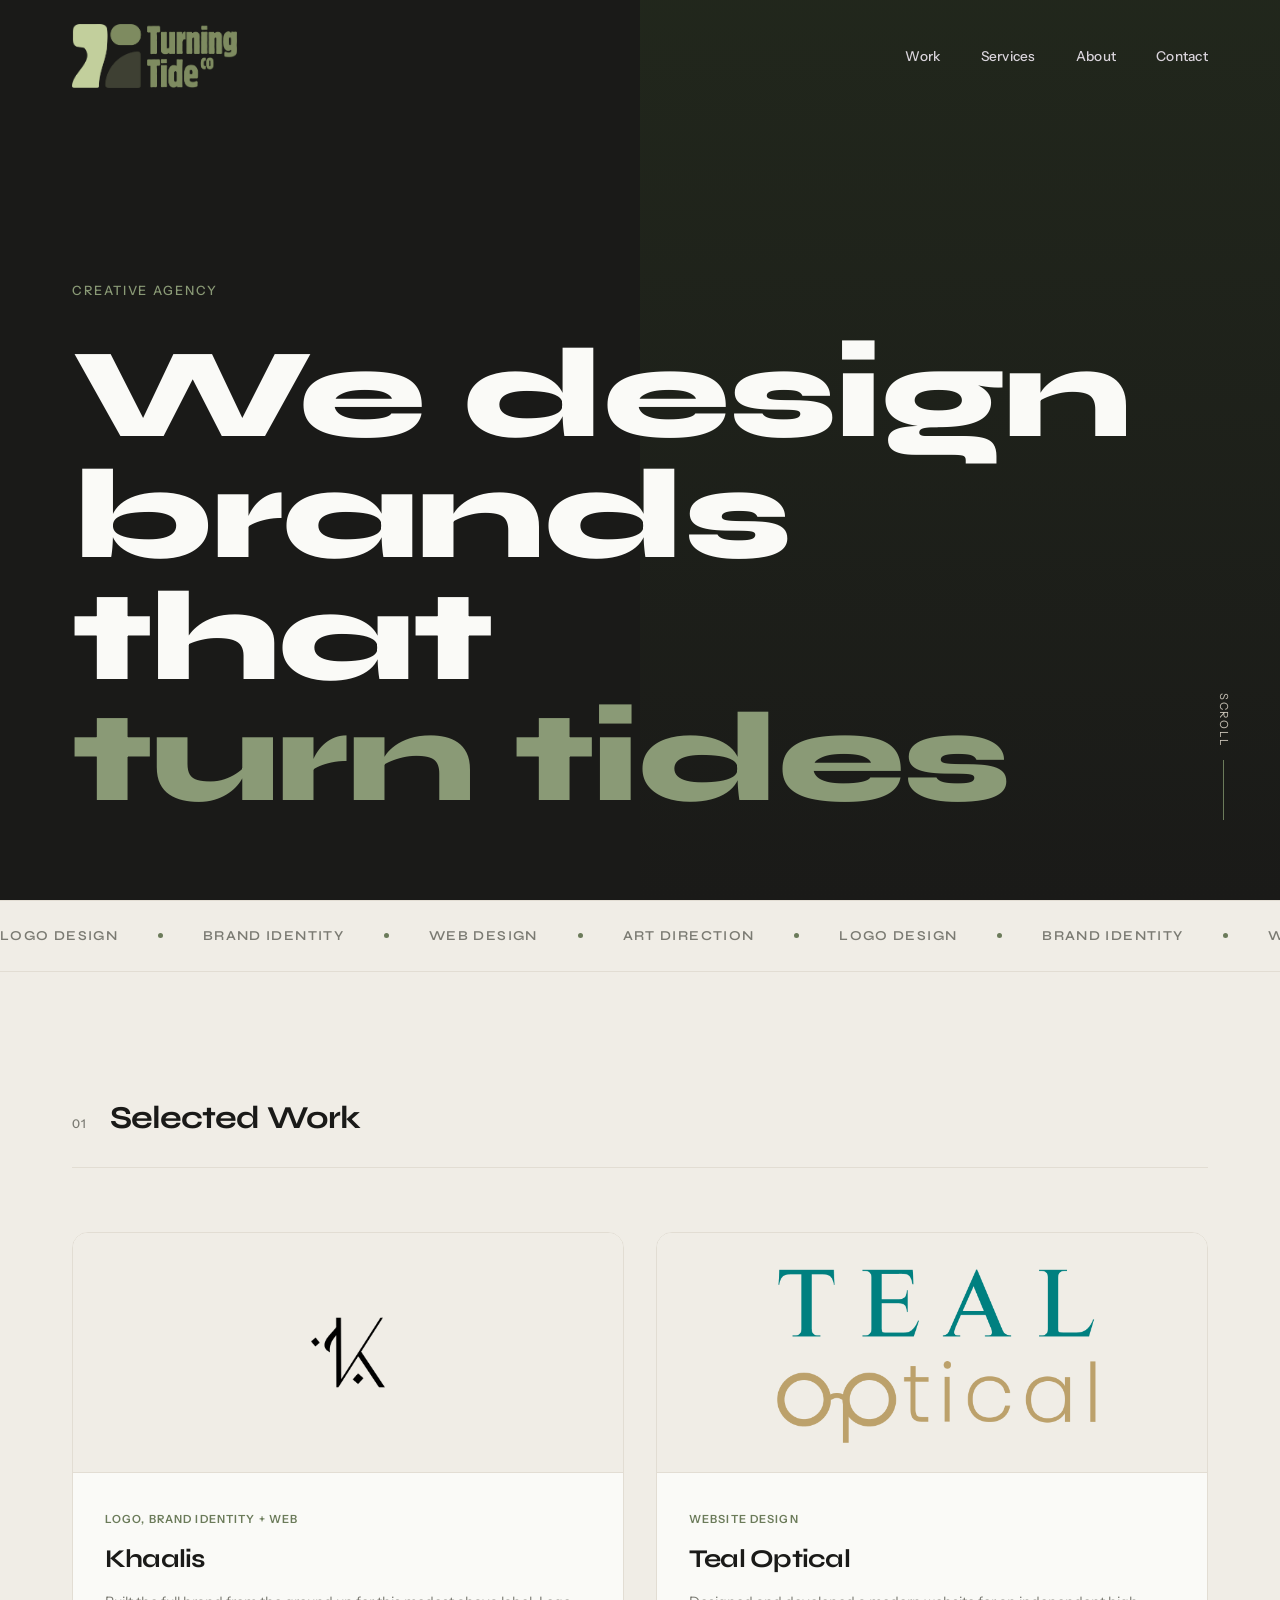
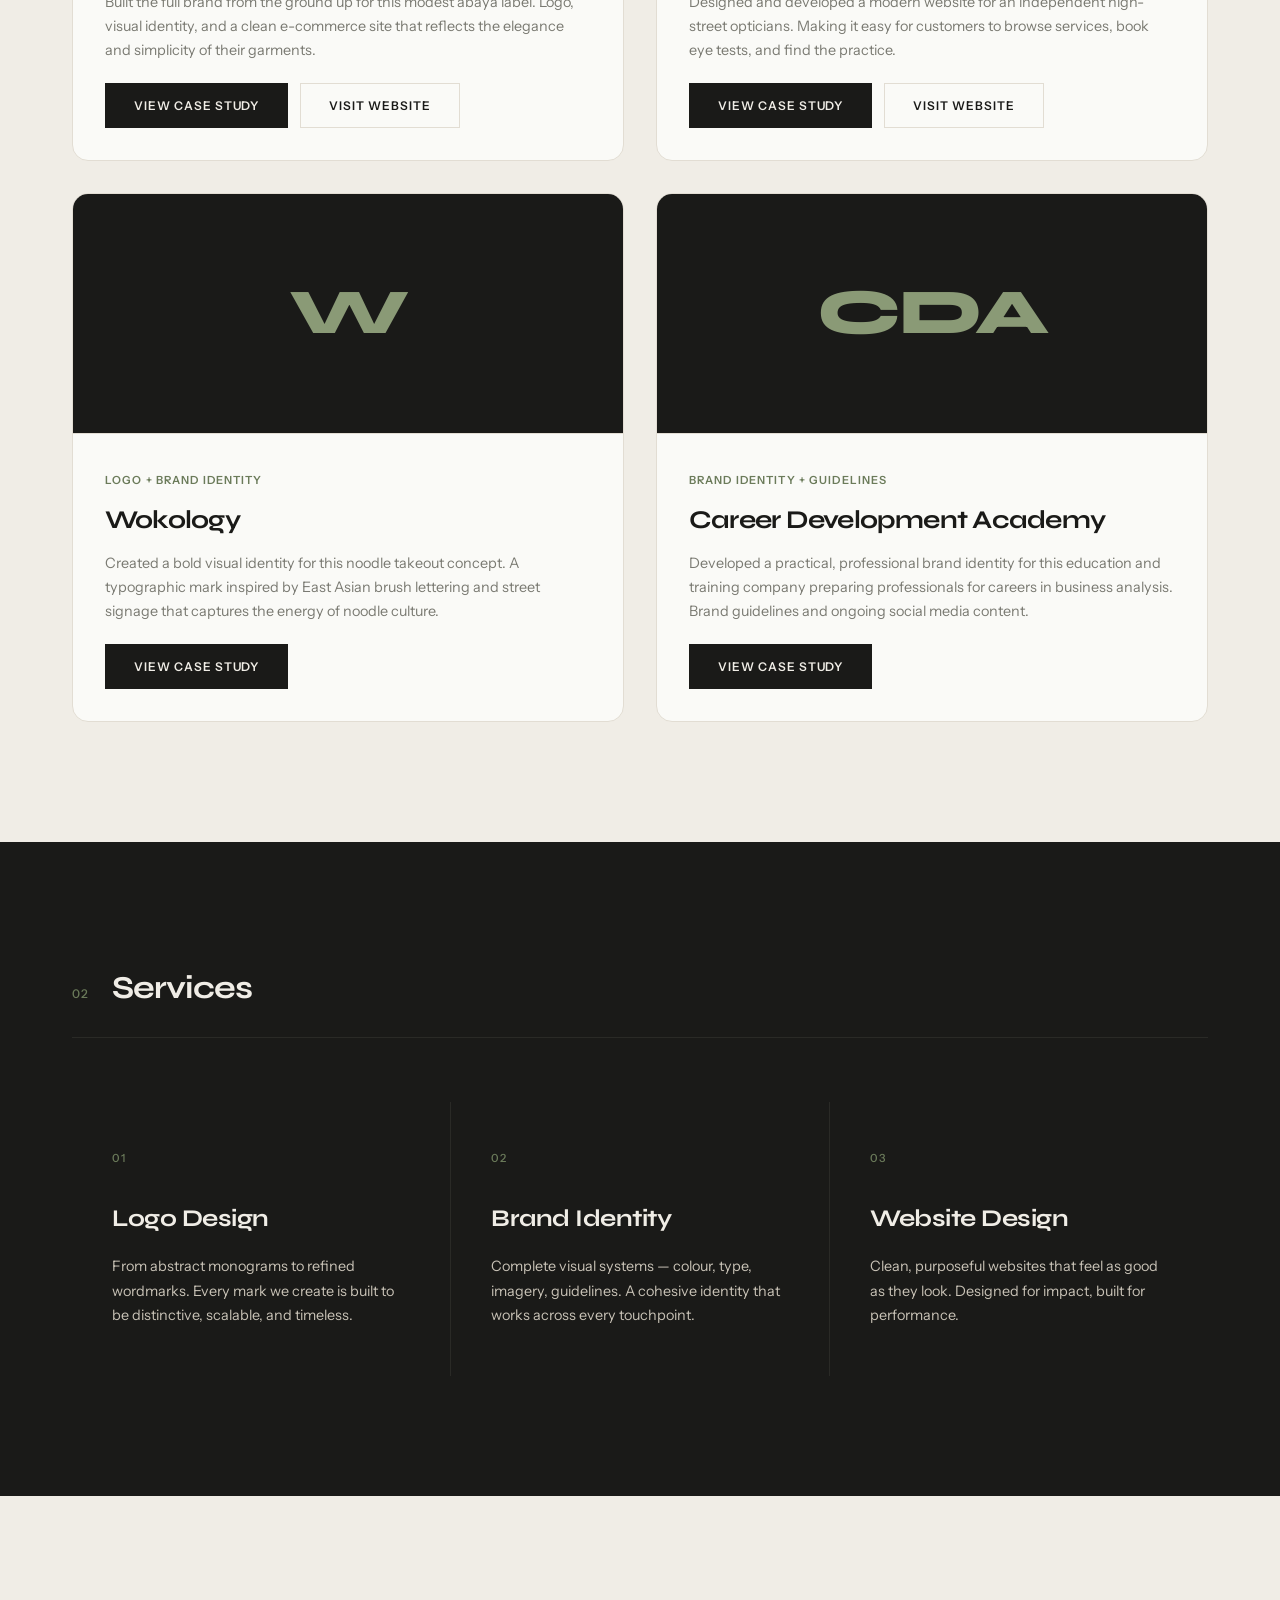
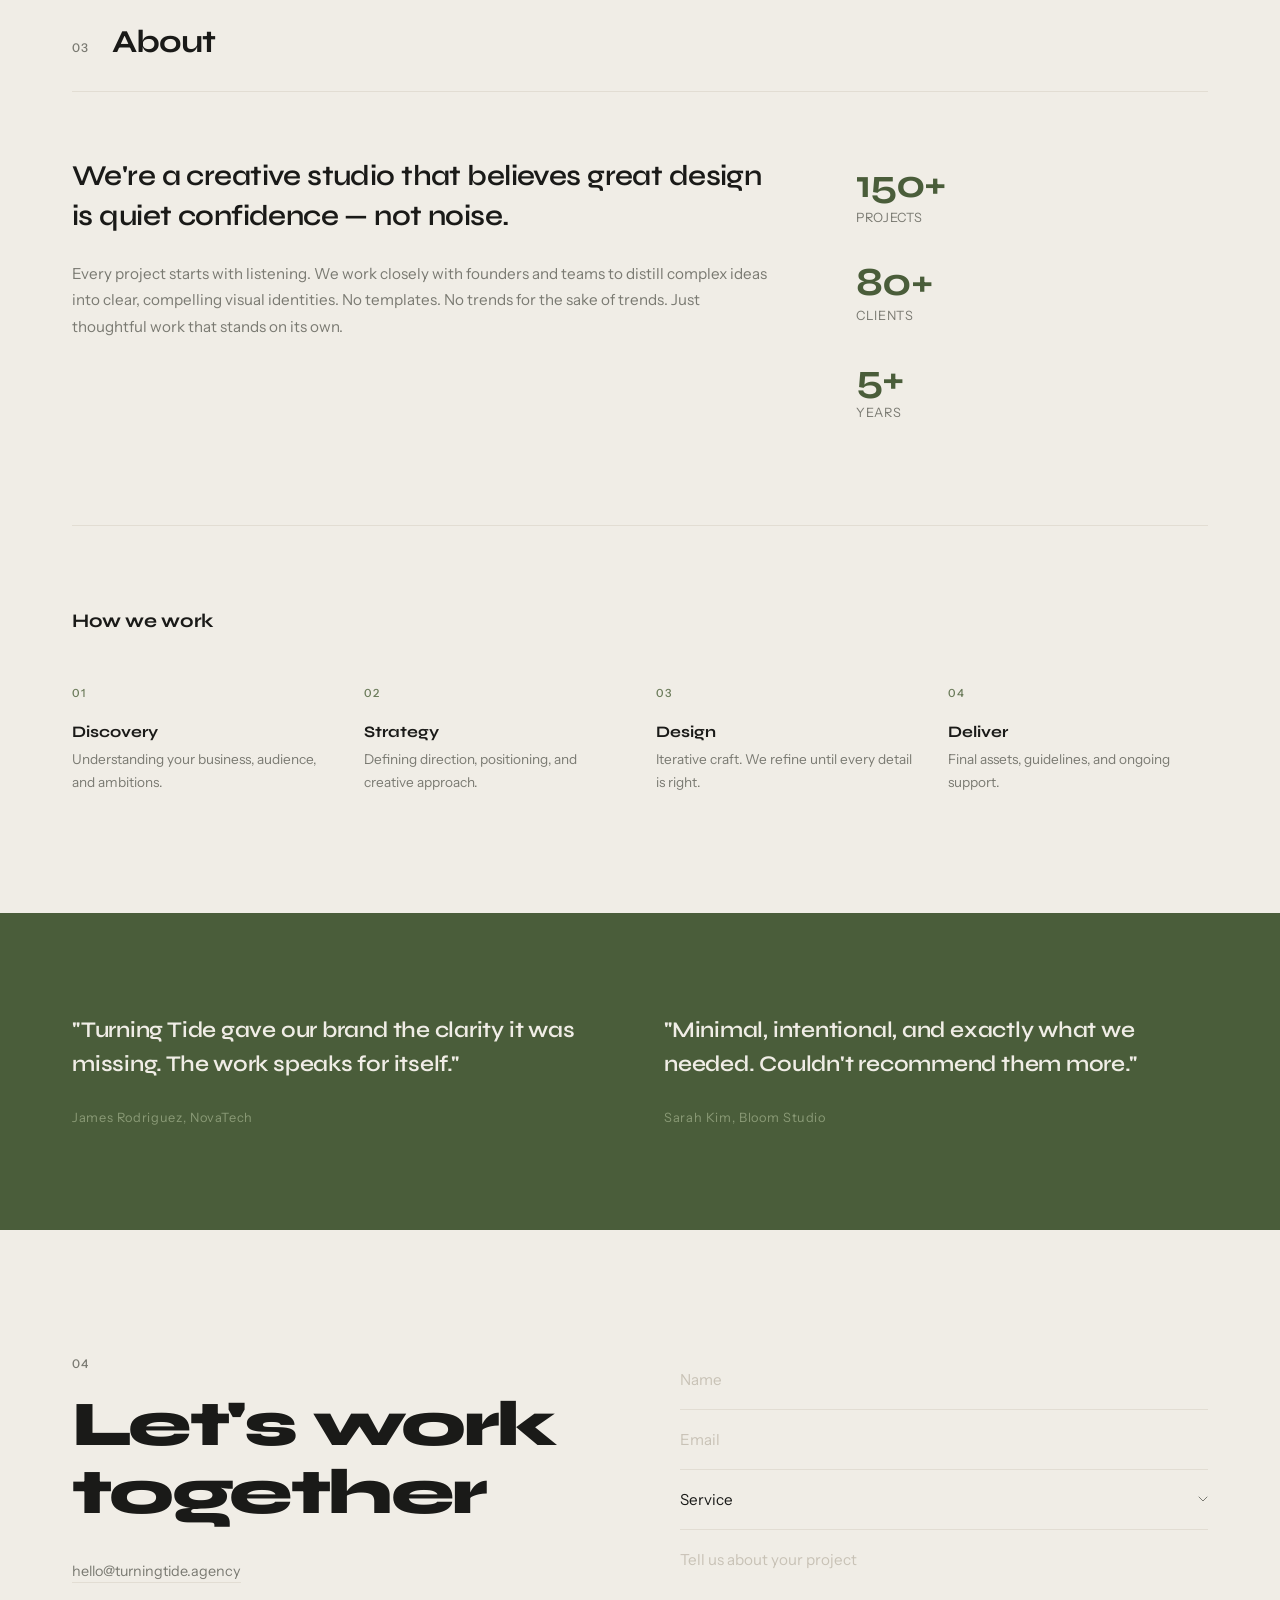
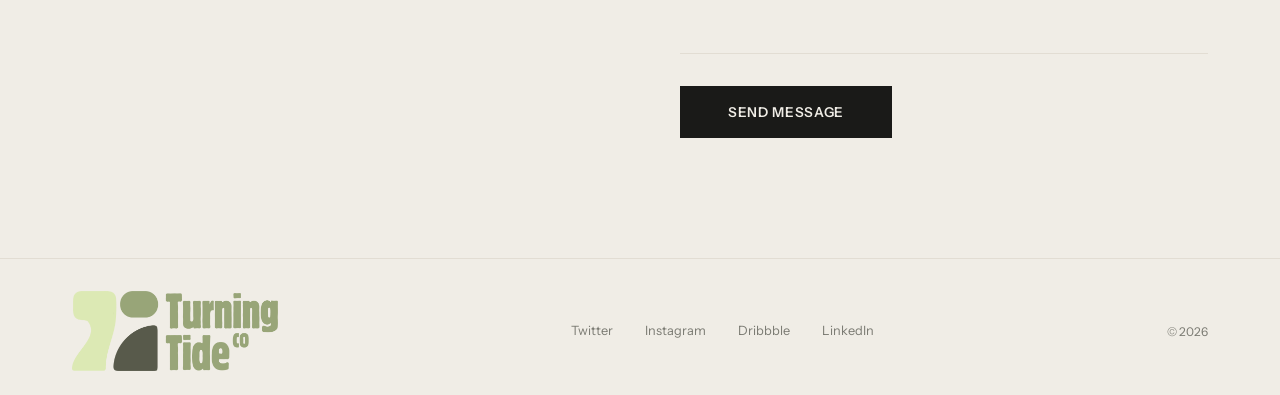
==== index.html @ 3e5271dc "Add success confirmation message to contact form After submitting, form hides and a confirmation mes" ====
<!DOCTYPE html>
<html lang="en">
<head>
  <meta charset="UTF-8">
  <meta name="viewport" content="width=device-width, initial-scale=1.0">
  <title>Turning Tide</title>
  <link rel="stylesheet" href="styles.css">
  <link rel="preconnect" href="https://fonts.googleapis.com">
  <link rel="preconnect" href="https://fonts.gstatic.com" crossorigin>
  <link href="https://fonts.googleapis.com/css2?family=Instrument+Sans:wght@400;500;600;700&family=Syne:wght@600;700;800&display=swap" rel="stylesheet">
</head>
<body>

  <!-- Cursor follower -->
  <div class="cursor" id="cursor"></div>

  <!-- Navigation -->
  <nav class="nav" id="nav">
    <div class="container nav__inner">
      <a href="#" class="nav__logo">
        <img src="logo.png" alt="Turning Tide" class="nav__logo-icon">
      </a>
      <button class="nav__toggle" id="navToggle" aria-label="Toggle menu">
        <span></span>
        <span></span>
      </button>
      <ul class="nav__links" id="navLinks">
        <li><a href="#work">Work</a></li>
        <li><a href="#services">Services</a></li>
        <li><a href="#about">About</a></li>
        <li><a href="#contact">Contact</a></li>
      </ul>
    </div>
  </nav>

  <!-- Hero -->
  <header class="hero">
    <div class="container">
      <p class="hero__tagline">Creative Agency</p>
      <h1 class="hero__title">
        <span class="hero__line">We design</span>
        <span class="hero__line">brands that</span>
        <span class="hero__line hero__line--accent">turn tides</span>
      </h1>
    </div>
    <div class="hero__scroll">
      <span>Scroll</span>
      <div class="hero__scroll-line"></div>
    </div>
  </header>

  <!-- Marquee -->
  <div class="marquee">
    <div class="marquee__track">
      <span>Logo Design</span>
      <span class="marquee__dot"></span>
      <span>Brand Identity</span>
      <span class="marquee__dot"></span>
      <span>Web Design</span>
      <span class="marquee__dot"></span>
      <span>Art Direction</span>
      <span class="marquee__dot"></span>
      <span>Logo Design</span>
      <span class="marquee__dot"></span>
      <span>Brand Identity</span>
      <span class="marquee__dot"></span>
      <span>Web Design</span>
      <span class="marquee__dot"></span>
      <span>Art Direction</span>
      <span class="marquee__dot"></span>
    </div>
  </div>

  <!-- Selected Work -->
  <section class="work" id="work">
    <div class="container">
      <div class="section-header">
        <span class="section-number">01</span>
        <h2 class="section-title">Selected Work</h2>
      </div>

      <div class="work__grid">
        <div class="work-card">
          <div class="work-card__logo">
            <img src="khaalis logo 1.png" alt="Khaalis logo">
          </div>
          <div class="work-card__body">
            <span class="work-card__category">Logo, Brand Identity + Web</span>
            <h3 class="work-card__title">Khaalis</h3>
            <p class="work-card__desc">Built the full brand from the ground up for this modest abaya label. Logo, visual identity, and a clean e-commerce site that reflects the elegance and simplicity of their garments.</p>
            <div class="work-card__buttons">
              <a href="khaalis.html" class="work-card__btn">View Case Study</a>
              <a href="https://www.khaalis.co.uk/" target="_blank" class="work-card__btn work-card__btn--outline">Visit Website</a>
            </div>
          </div>
        </div>
        <div class="work-card">
          <div class="work-card__logo">
            <img src="Teal Optical-01.png" alt="Teal Optical logo">
          </div>
          <div class="work-card__body">
            <span class="work-card__category">Website Design</span>
            <h3 class="work-card__title">Teal Optical</h3>
            <p class="work-card__desc">Designed and developed a modern website for an independent high-street opticians. Making it easy for customers to browse services, book eye tests, and find the practice.</p>
            <div class="work-card__buttons">
              <a href="teal-optical.html" class="work-card__btn">View Case Study</a>
              <a href="https://www.tealoptical.com/" target="_blank" class="work-card__btn work-card__btn--outline">Visit Website</a>
            </div>
          </div>
        </div>
        <div class="work-card">
          <div class="work-card__logo work-card__logo--placeholder">
            <span>W</span>
          </div>
          <div class="work-card__body">
            <span class="work-card__category">Logo + Brand Identity</span>
            <h3 class="work-card__title">Wokology</h3>
            <p class="work-card__desc">Created a bold visual identity for this noodle takeout concept. A typographic mark inspired by East Asian brush lettering and street signage that captures the energy of noodle culture.</p>
            <div class="work-card__buttons">
              <a href="wokology.html" class="work-card__btn">View Case Study</a>
            </div>
          </div>
        </div>
        <div class="work-card">
          <div class="work-card__logo work-card__logo--placeholder">
            <span>CDA</span>
          </div>
          <div class="work-card__body">
            <span class="work-card__category">Brand Identity + Guidelines</span>
            <h3 class="work-card__title">Career Development Academy</h3>
            <p class="work-card__desc">Developed a practical, professional brand identity for this education and training company preparing professionals for careers in business analysis. Brand guidelines and ongoing social media content.</p>
            <div class="work-card__buttons">
              <a href="cda.html" class="work-card__btn">View Case Study</a>
            </div>
          </div>
        </div>
      </div>
    </div>
  </section>

  <!-- Services -->
  <section class="services" id="services">
    <div class="container">
      <div class="section-header">
        <span class="section-number">02</span>
        <h2 class="section-title">Services</h2>
      </div>

      <div class="services__grid">
        <div class="service">
          <span class="service__number">01</span>
          <h3 class="service__title">Logo Design</h3>
          <p class="service__desc">From abstract monograms to refined wordmarks. Every mark we create is built to be distinctive, scalable, and timeless.</p>
        </div>
        <div class="service">
          <span class="service__number">02</span>
          <h3 class="service__title">Brand Identity</h3>
          <p class="service__desc">Complete visual systems — colour, type, imagery, guidelines. A cohesive identity that works across every touchpoint.</p>
        </div>
        <div class="service">
          <span class="service__number">03</span>
          <h3 class="service__title">Website Design</h3>
          <p class="service__desc">Clean, purposeful websites that feel as good as they look. Designed for impact, built for performance.</p>
        </div>
      </div>
    </div>
  </section>

  <!-- About -->
  <section class="about" id="about">
    <div class="container">
      <div class="section-header">
        <span class="section-number">03</span>
        <h2 class="section-title">About</h2>
      </div>

      <div class="about__content">
        <div class="about__text">
          <p class="about__large">We're a creative studio that believes great design is quiet confidence — not noise.</p>
          <p>Every project starts with listening. We work closely with founders and teams to distill complex ideas into clear, compelling visual identities. No templates. No trends for the sake of trends. Just thoughtful work that stands on its own.</p>
        </div>
        <div class="about__stats">
          <div class="about__stat">
            <span class="about__stat-number">150+</span>
            <span class="about__stat-label">Projects</span>
          </div>
          <div class="about__stat">
            <span class="about__stat-number">80+</span>
            <span class="about__stat-label">Clients</span>
          </div>
          <div class="about__stat">
            <span class="about__stat-number">5+</span>
            <span class="about__stat-label">Years</span>
          </div>
        </div>
      </div>

      <!-- Process -->
      <div class="process">
        <h3 class="process__heading">How we work</h3>
        <div class="process__steps">
          <div class="process__step">
            <span class="process__step-num">01</span>
            <div>
              <h4>Discovery</h4>
              <p>Understanding your business, audience, and ambitions.</p>
            </div>
          </div>
          <div class="process__step">
            <span class="process__step-num">02</span>
            <div>
              <h4>Strategy</h4>
              <p>Defining direction, positioning, and creative approach.</p>
            </div>
          </div>
          <div class="process__step">
            <span class="process__step-num">03</span>
            <div>
              <h4>Design</h4>
              <p>Iterative craft. We refine until every detail is right.</p>
            </div>
          </div>
          <div class="process__step">
            <span class="process__step-num">04</span>
            <div>
              <h4>Deliver</h4>
              <p>Final assets, guidelines, and ongoing support.</p>
            </div>
          </div>
        </div>
      </div>
    </div>
  </section>

  <!-- Testimonials -->
  <section class="testimonials">
    <div class="container">
      <div class="testimonials__list">
        <blockquote class="testimonial">
          <p>"Turning Tide gave our brand the clarity it was missing. The work speaks for itself."</p>
          <cite>James Rodriguez, NovaTech</cite>
        </blockquote>
        <blockquote class="testimonial">
          <p>"Minimal, intentional, and exactly what we needed. Couldn't recommend them more."</p>
          <cite>Sarah Kim, Bloom Studio</cite>
        </blockquote>
      </div>
    </div>
  </section>

  <!-- Contact -->
  <section class="contact" id="contact">
    <div class="container">
      <div class="contact__inner">
        <div class="contact__left">
          <span class="section-number">04</span>
          <h2 class="contact__title">Let's work<br>together</h2>
          <div class="contact__details">
            <a href="mailto:hello@turningtide.agency">hello@turningtide.agency</a>
          </div>
        </div>
        <form class="contact__form" id="contactForm">
          <div class="form-group">
            <input type="text" id="name" name="name" placeholder="Name" required>
          </div>
          <div class="form-group">
            <input type="email" id="email" name="email" placeholder="Email" required>
          </div>
          <div class="form-group">
            <select id="service" name="service" required>
              <option value="" disabled selected>Service</option>
              <option value="logo">Logo Design</option>
              <option value="branding">Brand Identity</option>
              <option value="web">Website Design</option>
              <option value="full">Full Package</option>
            </select>
          </div>
          <div class="form-group">
            <textarea id="message" name="message" rows="4" placeholder="Tell us about your project" required></textarea>
          </div>
          <button type="submit" class="btn">Send Message</button>
        </form>
        <div class="contact__success" id="contactSuccess">
          <div class="contact__success-icon">
            <svg width="48" height="48" viewBox="0 0 48 48" fill="none">
              <circle cx="24" cy="24" r="22" stroke="currentColor" stroke-width="1.5"/>
              <path d="M15 24L21 30L33 18" stroke="currentColor" stroke-width="1.5" stroke-linecap="round" stroke-linejoin="round"/>
            </svg>
          </div>
          <h3 class="contact__success-title">Message sent</h3>
          <p class="contact__success-text">Thanks for reaching out. We'll get back to you within 1&ndash;2 business days.</p>
          <button type="button" class="contact__success-btn" id="contactReset">Send another message</button>
        </div>
      </div>
    </div>
  </section>

  <!-- Footer -->
  <footer class="footer">
    <div class="container footer__inner">
      <a href="#" class="footer__logo">
        <img src="logo.png" alt="Turning Tide" class="footer__logo-icon">
      </a>
      <div class="footer__links">
        <a href="#">Twitter</a>
        <a href="#">Instagram</a>
        <a href="#">Dribbble</a>
        <a href="#">LinkedIn</a>
      </div>
      <span class="footer__copy">&copy; 2026</span>
    </div>
  </footer>

  <script src="script.js"></script>
</body>
</html>
---- styles.css ----
/* ========================================
   Turning Tide — Minimalist Creative Agency
   Green Khaki Palette
   ======================================== */

*, *::before, *::after {
  margin: 0;
  padding: 0;
  box-sizing: border-box;
}

:root {
  --khaki: #6b7b5a;
  --khaki-light: #8a9a76;
  --khaki-dark: #4a5d3a;
  --khaki-muted: #3d4f32;
  --olive: #2c3a22;
  --cream: #f0ede6;
  --cream-dark: #e2ddd3;
  --stone: #c8c2b6;
  --charcoal: #1a1a18;
  --charcoal-light: #2a2a26;
  --text: #1a1a18;
  --text-muted: #7a7a72;
  --white: #fafaf7;
  --font-heading: 'Syne', sans-serif;
  --font-body: 'Instrument Sans', sans-serif;
  --ease: cubic-bezier(0.16, 1, 0.3, 1);
}

html {
  scroll-behavior: smooth;
  -webkit-font-smoothing: antialiased;
}

body {
  font-family: var(--font-body);
  background: var(--cream);
  color: var(--text);
  line-height: 1.6;
  overflow-x: hidden;
  cursor: default;
}

a {
  color: inherit;
  text-decoration: none;
}

ul { list-style: none; }

.container {
  width: 100%;
  max-width: 1200px;
  margin: 0 auto;
  padding: 0 32px;
}

/* --- Custom Cursor --- */
.cursor {
  width: 16px;
  height: 16px;
  border: 1.5px solid var(--khaki-dark);
  border-radius: 50%;
  position: fixed;
  pointer-events: none;
  z-index: 9999;
  transition: transform 0.15s var(--ease), opacity 0.15s;
  transform: translate(-50%, -50%);
  opacity: 0;
  mix-blend-mode: difference;
}

.cursor--visible {
  opacity: 1;
}

.cursor--hover {
  transform: translate(-50%, -50%) scale(3);
  background: var(--khaki);
  border-color: var(--khaki);
  opacity: 0.3;
}

/* --- Navigation --- */
.nav {
  position: fixed;
  top: 0;
  left: 0;
  right: 0;
  z-index: 100;
  padding: 24px 0;
  transition: all 0.5s var(--ease);
  mix-blend-mode: difference;
}

.nav--scrolled {
  mix-blend-mode: normal;
  background: rgba(240, 237, 230, 0.9);
  backdrop-filter: blur(30px);
  padding: 16px 0;
}

.nav__inner {
  display: flex;
  align-items: center;
  justify-content: space-between;
}

.nav__logo {
  display: flex;
  align-items: center;
}

.nav__logo-icon {
  height: 64px;
  width: auto;
}

.nav__links {
  display: flex;
  align-items: center;
  gap: 40px;
}

.nav__links a {
  font-size: 0.85rem;
  font-weight: 500;
  color: var(--white);
  letter-spacing: 0.02em;
  position: relative;
  transition: opacity 0.3s;
}

.nav--scrolled .nav__links a {
  color: var(--text);
}

.nav__links a::after {
  content: '';
  position: absolute;
  bottom: -4px;
  left: 0;
  width: 0;
  height: 1px;
  background: currentColor;
  transition: width 0.3s var(--ease);
}

.nav__links a:hover::after {
  width: 100%;
}

.nav__toggle {
  display: none;
  flex-direction: column;
  gap: 6px;
  background: none;
  border: none;
  cursor: pointer;
  padding: 4px;
  width: 28px;
}

.nav__toggle span {
  display: block;
  width: 100%;
  height: 1.5px;
  background: var(--white);
  transition: all 0.3s var(--ease);
}

.nav--scrolled .nav__toggle span {
  background: var(--charcoal);
}

/* --- Hero --- */
.hero {
  min-height: 100vh;
  display: flex;
  align-items: flex-end;
  padding: 0 0 80px;
  background: var(--charcoal);
  position: relative;
  overflow: hidden;
}

.hero::before {
  content: '';
  position: absolute;
  top: 0;
  right: 0;
  width: 50%;
  height: 100%;
  background: linear-gradient(180deg, var(--olive) 0%, var(--charcoal) 100%);
  opacity: 0.4;
}

.hero .container {
  position: relative;
  z-index: 2;
  width: 100%;
}

.hero__tagline {
  font-size: 0.8rem;
  font-weight: 500;
  letter-spacing: 0.15em;
  text-transform: uppercase;
  color: var(--khaki-light);
  margin-bottom: 32px;
}

.hero__title {
  font-family: var(--font-heading);
  font-weight: 800;
  line-height: 0.95;
  letter-spacing: -0.04em;
}

.hero__line {
  display: block;
  font-size: clamp(3.5rem, 10vw, 8rem);
  color: var(--white);
}

.hero__line--accent {
  color: var(--khaki-light);
}

.hero__scroll {
  position: absolute;
  right: 48px;
  bottom: 80px;
  display: flex;
  flex-direction: column;
  align-items: center;
  gap: 12px;
  z-index: 2;
}

.hero__scroll span {
  font-size: 0.7rem;
  letter-spacing: 0.15em;
  text-transform: uppercase;
  color: var(--stone);
  writing-mode: vertical-rl;
}

.hero__scroll-line {
  width: 1px;
  height: 60px;
  background: var(--khaki);
  position: relative;
  overflow: hidden;
}

.hero__scroll-line::after {
  content: '';
  position: absolute;
  top: -100%;
  left: 0;
  width: 100%;
  height: 100%;
  background: var(--cream);
  animation: scrollLine 2s ease-in-out infinite;
}

@keyframes scrollLine {
  0% { top: -100%; }
  100% { top: 100%; }
}

/* --- Marquee --- */
.marquee {
  padding: 24px 0;
  border-top: 1px solid var(--cream-dark);
  border-bottom: 1px solid var(--cream-dark);
  overflow: hidden;
  background: var(--cream);
}

.marquee__track {
  display: flex;
  gap: 40px;
  align-items: center;
  animation: marquee 20s linear infinite;
  width: max-content;
}

.marquee__track span {
  font-family: var(--font-heading);
  font-size: 0.85rem;
  font-weight: 600;
  letter-spacing: 0.1em;
  text-transform: uppercase;
  color: var(--text-muted);
  white-space: nowrap;
}

.marquee__dot {
  width: 5px;
  height: 5px;
  border-radius: 50%;
  background: var(--khaki);
  flex-shrink: 0;
}

@keyframes marquee {
  0% { transform: translateX(0); }
  100% { transform: translateX(-50%); }
}

/* --- Section Common --- */
.section-header {
  display: flex;
  align-items: baseline;
  gap: 24px;
  margin-bottom: 64px;
  padding-bottom: 24px;
  border-bottom: 1px solid var(--cream-dark);
}

.section-number {
  font-family: var(--font-body);
  font-size: 0.75rem;
  font-weight: 500;
  color: var(--text-muted);
  letter-spacing: 0.05em;
}

.section-title {
  font-family: var(--font-heading);
  font-size: clamp(1.5rem, 3vw, 2rem);
  font-weight: 700;
  letter-spacing: -0.03em;
  color: var(--charcoal);
}

/* --- Work --- */
.work {
  padding: 120px 0;
}

.work__grid {
  display: grid;
  grid-template-columns: repeat(2, 1fr);
  gap: 32px;
}

.work-card {
  background: var(--white);
  border-radius: 16px;
  overflow: hidden;
  border: 1px solid var(--cream-dark);
  transition: transform 0.4s var(--ease), box-shadow 0.4s var(--ease);
}

.work-card:hover {
  transform: translateY(-4px);
  box-shadow: 0 20px 60px rgba(0, 0, 0, 0.08);
}

.work-card__logo {
  display: flex;
  align-items: center;
  justify-content: center;
  height: 240px;
  padding: 20px;
  background: var(--cream);
  border-bottom: 1px solid var(--cream-dark);
}

.work-card__logo img {
  max-height: 100%;
  max-width: 100%;
  width: auto;
  height: 100%;
  object-fit: contain;
}

.work-card__logo--placeholder {
  background: var(--charcoal);
}

.work-card__logo--placeholder span {
  font-family: var(--font-heading);
  font-size: 4rem;
  font-weight: 800;
  color: var(--khaki-light);
  letter-spacing: -0.04em;
}

.case-showcase__logo--placeholder {
  background: var(--charcoal);
  border: none;
}

.case-showcase__logo--placeholder span {
  font-size: 0.9rem;
  font-weight: 500;
  letter-spacing: 0.1em;
  text-transform: uppercase;
  color: var(--khaki-light);
}

.work-card__body {
  padding: 32px;
}

.work-card__category {
  font-size: 0.7rem;
  font-weight: 600;
  letter-spacing: 0.1em;
  text-transform: uppercase;
  color: var(--khaki);
}

.work-card__title {
  font-family: var(--font-heading);
  font-size: 1.6rem;
  font-weight: 700;
  letter-spacing: -0.03em;
  color: var(--charcoal);
  margin: 8px 0 12px;
}

.work-card__desc {
  font-size: 0.9rem;
  color: var(--text-muted);
  line-height: 1.65;
}

.work-card__buttons {
  display: flex;
  gap: 12px;
  margin-top: 20px;
}

.work-card__btn {
  display: inline-block;
  padding: 12px 28px;
  font-size: 0.75rem;
  font-weight: 600;
  letter-spacing: 0.08em;
  text-transform: uppercase;
  color: var(--cream);
  background: var(--charcoal);
  border: 1px solid var(--charcoal);
  transition: all 0.3s var(--ease);
  text-decoration: none;
}

.work-card__btn:hover {
  background: var(--khaki-dark);
  border-color: var(--khaki-dark);
}

.work-card__btn--outline {
  background: transparent;
  color: var(--charcoal);
  border-color: var(--cream-dark);
}

.work-card__btn--outline:hover {
  background: var(--charcoal);
  color: var(--cream);
  border-color: var(--charcoal);
}

/* --- Services --- */
.services {
  padding: 120px 0;
  background: var(--charcoal);
  color: var(--cream);
}

.services .section-header {
  border-bottom-color: var(--charcoal-light);
}

.services .section-number {
  color: var(--khaki);
}

.services .section-title {
  color: var(--cream);
}

.services__grid {
  display: grid;
  grid-template-columns: repeat(3, 1fr);
  gap: 1px;
  background: var(--charcoal-light);
}

.service {
  padding: 48px 40px;
  background: var(--charcoal);
  transition: background 0.4s var(--ease);
}

.service:hover {
  background: var(--charcoal-light);
}

.service__number {
  display: block;
  font-size: 0.7rem;
  font-weight: 500;
  color: var(--khaki);
  letter-spacing: 0.1em;
  margin-bottom: 32px;
}

.service__title {
  font-family: var(--font-heading);
  font-size: 1.5rem;
  font-weight: 700;
  letter-spacing: -0.02em;
  color: var(--cream);
  margin-bottom: 16px;
}

.service__desc {
  font-size: 0.9rem;
  color: var(--stone);
  line-height: 1.7;
}

/* --- About --- */
.about {
  padding: 120px 0;
}

.about__content {
  display: grid;
  grid-template-columns: 2fr 1fr;
  gap: 80px;
  align-items: start;
  margin-bottom: 100px;
}

.about__large {
  font-family: var(--font-heading);
  font-size: clamp(1.3rem, 2.5vw, 1.8rem);
  font-weight: 600;
  line-height: 1.4;
  letter-spacing: -0.02em;
  color: var(--charcoal);
  margin-bottom: 24px;
}

.about__text p:last-child {
  font-size: 0.95rem;
  color: var(--text-muted);
  line-height: 1.75;
}

.about__stats {
  display: flex;
  flex-direction: column;
  gap: 32px;
  padding-top: 8px;
}

.about__stat-number {
  display: block;
  font-family: var(--font-heading);
  font-size: 2.5rem;
  font-weight: 700;
  color: var(--khaki-dark);
  letter-spacing: -0.03em;
  line-height: 1;
}

.about__stat-label {
  font-size: 0.8rem;
  color: var(--text-muted);
  letter-spacing: 0.05em;
  text-transform: uppercase;
  margin-top: 4px;
}

/* Process */
.process {
  padding-top: 80px;
  border-top: 1px solid var(--cream-dark);
}

.process__heading {
  font-family: var(--font-heading);
  font-size: 1.2rem;
  font-weight: 700;
  letter-spacing: -0.02em;
  margin-bottom: 48px;
  color: var(--charcoal);
}

.process__steps {
  display: grid;
  grid-template-columns: repeat(4, 1fr);
  gap: 32px;
}

.process__step {
  display: flex;
  flex-direction: column;
  gap: 16px;
}

.process__step-num {
  font-size: 0.7rem;
  font-weight: 500;
  color: var(--khaki);
  letter-spacing: 0.1em;
}

.process__step h4 {
  font-family: var(--font-heading);
  font-size: 1rem;
  font-weight: 700;
  color: var(--charcoal);
  margin-bottom: 4px;
}

.process__step p {
  font-size: 0.85rem;
  color: var(--text-muted);
  line-height: 1.65;
}

/* --- Testimonials --- */
.testimonials {
  padding: 100px 0;
  background: var(--khaki-dark);
}

.testimonials__list {
  display: grid;
  grid-template-columns: repeat(2, 1fr);
  gap: 48px;
}

.testimonial p {
  font-family: var(--font-heading);
  font-size: clamp(1.1rem, 2vw, 1.4rem);
  font-weight: 600;
  color: var(--cream);
  line-height: 1.5;
  letter-spacing: -0.01em;
  margin-bottom: 24px;
}

.testimonial cite {
  font-style: normal;
  font-size: 0.8rem;
  color: var(--khaki-light);
  letter-spacing: 0.05em;
}

/* --- Contact --- */
.contact {
  padding: 120px 0;
}

.contact__inner {
  display: grid;
  grid-template-columns: 1fr 1fr;
  gap: 80px;
  align-items: start;
}

.contact__title {
  font-family: var(--font-heading);
  font-size: clamp(2.5rem, 5vw, 4rem);
  font-weight: 800;
  letter-spacing: -0.04em;
  line-height: 1.05;
  color: var(--charcoal);
  margin-top: 16px;
  margin-bottom: 32px;
}

.contact__details a {
  font-size: 0.9rem;
  color: var(--text-muted);
  border-bottom: 1px solid var(--cream-dark);
  padding-bottom: 2px;
  transition: all 0.3s;
}

.contact__details a:hover {
  color: var(--khaki-dark);
  border-color: var(--khaki-dark);
}

.contact__form {
  display: flex;
  flex-direction: column;
  gap: 0;
}

.form-group {
  border-bottom: 1px solid var(--cream-dark);
}

.form-group input,
.form-group select,
.form-group textarea {
  width: 100%;
  padding: 20px 0;
  background: transparent;
  border: none;
  color: var(--text);
  font-family: var(--font-body);
  font-size: 0.95rem;
  outline: none;
  transition: border-color 0.3s;
}

.form-group input::placeholder,
.form-group textarea::placeholder {
  color: var(--stone);
}

.form-group input:focus,
.form-group select:focus,
.form-group textarea:focus {
  border-color: var(--khaki);
}

.form-group select {
  appearance: none;
  background-image: url("data:image/svg+xml,%3Csvg width='10' height='6' viewBox='0 0 10 6' fill='none' xmlns='http://www.w3.org/2000/svg'%3E%3Cpath d='M1 1l4 4 4-4' stroke='%237a7a72' stroke-width='1' stroke-linecap='round'/%3E%3C/svg%3E");
  background-repeat: no-repeat;
  background-position: right 0 center;
  cursor: pointer;
}

.form-group textarea {
  resize: none;
  min-height: 80px;
}

.btn {
  display: inline-flex;
  align-items: center;
  justify-content: center;
  padding: 18px 48px;
  background: var(--charcoal);
  color: var(--cream);
  border: none;
  border-radius: 0;
  font-family: var(--font-body);
  font-weight: 600;
  font-size: 0.85rem;
  letter-spacing: 0.05em;
  text-transform: uppercase;
  cursor: pointer;
  transition: all 0.4s var(--ease);
  margin-top: 32px;
  align-self: flex-start;
}

.btn:hover {
  background: var(--khaki-dark);
}

/* Contact Success Message */
.contact__success {
  display: none;
  flex-direction: column;
  align-items: flex-start;
  padding: 48px 40px;
  background: var(--white);
  border: 1px solid var(--cream-dark);
  border-radius: 16px;
  animation: successFade 0.5s var(--ease);
}

.contact__success.active {
  display: flex;
}

.contact__form.hidden {
  display: none;
}

.contact__success-icon {
  color: var(--khaki-dark);
  margin-bottom: 24px;
}

.contact__success-title {
  font-family: var(--font-heading);
  font-size: 1.8rem;
  font-weight: 700;
  letter-spacing: -0.02em;
  color: var(--charcoal);
  margin-bottom: 12px;
}

.contact__success-text {
  font-size: 0.95rem;
  color: var(--text-muted);
  line-height: 1.7;
  margin-bottom: 32px;
  max-width: 400px;
}

.contact__success-btn {
  background: transparent;
  border: none;
  padding: 0;
  font-family: var(--font-body);
  font-size: 0.8rem;
  font-weight: 600;
  letter-spacing: 0.08em;
  text-transform: uppercase;
  color: var(--khaki-dark);
  cursor: pointer;
  border-bottom: 1px solid var(--khaki-dark);
  padding-bottom: 4px;
  transition: all 0.3s var(--ease);
}

.contact__success-btn:hover {
  color: var(--charcoal);
  border-color: var(--charcoal);
}

@keyframes successFade {
  from { opacity: 0; transform: translateY(12px); }
  to { opacity: 1; transform: translateY(0); }
}

/* --- Footer --- */
.footer {
  padding: 32px 0;
  border-top: 1px solid var(--cream-dark);
}

.footer__inner {
  display: flex;
  align-items: center;
  justify-content: space-between;
}

.footer__logo {
  display: flex;
  align-items: center;
  gap: 10px;
  font-family: var(--font-heading);
  font-weight: 700;
  font-size: 0.85rem;
  letter-spacing: -0.02em;
  color: var(--charcoal);
  text-decoration: none;
}

.footer__logo-icon {
  height: 80px;
  width: auto;
}

.footer__links {
  display: flex;
  gap: 32px;
}

.footer__links a {
  font-size: 0.8rem;
  color: var(--text-muted);
  transition: color 0.3s;
}

.footer__links a:hover {
  color: var(--charcoal);
}

.footer__copy {
  font-size: 0.75rem;
  color: var(--text-muted);
}

/* --- Case Study Pages --- */
.nav--case {
  mix-blend-mode: normal;
}

.case-hero {
  padding: 160px 0 80px;
  background: var(--charcoal);
  position: relative;
}

.case-hero::before {
  content: '';
  position: absolute;
  top: 0;
  right: 0;
  width: 40%;
  height: 100%;
  background: linear-gradient(180deg, var(--olive) 0%, var(--charcoal) 100%);
  opacity: 0.3;
}

.case-hero .container {
  position: relative;
  z-index: 2;
}

.case-hero__back {
  display: inline-flex;
  align-items: center;
  gap: 8px;
  font-size: 0.8rem;
  font-weight: 500;
  color: var(--stone);
  letter-spacing: 0.02em;
  margin-bottom: 48px;
  transition: color 0.3s;
}

.case-hero__back:hover {
  color: var(--cream);
}

.case-hero__category {
  display: inline-block;
  font-size: 0.7rem;
  font-weight: 600;
  letter-spacing: 0.1em;
  text-transform: uppercase;
  color: var(--khaki-light);
  margin-bottom: 16px;
}

.case-hero__title {
  font-family: var(--font-heading);
  font-size: clamp(3.5rem, 8vw, 6rem);
  font-weight: 800;
  letter-spacing: -0.04em;
  line-height: 1;
  color: var(--white);
  margin-bottom: 24px;
}

.case-hero__summary {
  font-size: 1.05rem;
  color: var(--stone);
  line-height: 1.7;
  max-width: 560px;
}

.case-hero__actions {
  margin-top: 32px;
}

.case-hero__link {
  display: inline-block;
  padding: 14px 36px;
  font-size: 0.75rem;
  font-weight: 600;
  letter-spacing: 0.08em;
  text-transform: uppercase;
  color: var(--charcoal);
  background: var(--cream);
  transition: all 0.3s var(--ease);
}

.case-hero__link:hover {
  background: var(--khaki-light);
  color: var(--charcoal);
}

/* Case Details Bar */
.case-details {
  padding: 48px 0;
  border-bottom: 1px solid var(--cream-dark);
}

.case-details__grid {
  display: grid;
  grid-template-columns: repeat(4, 1fr);
  gap: 32px;
}

.case-detail {
  display: flex;
  flex-direction: column;
  gap: 6px;
}

.case-detail__label {
  font-size: 0.7rem;
  font-weight: 600;
  letter-spacing: 0.1em;
  text-transform: uppercase;
  color: var(--text-muted);
}

.case-detail__value {
  font-size: 0.95rem;
  color: var(--charcoal);
  font-weight: 500;
}

/* Case Showcase (logo display) */
.case-showcase {
  padding: 80px 0;
}

.case-showcase__logo {
  display: flex;
  align-items: center;
  justify-content: center;
  background: var(--white);
  border: 1px solid var(--cream-dark);
  border-radius: 16px;
  padding: 80px;
  min-height: 360px;
}

.case-showcase__logo img {
  max-width: 100%;
  max-height: 240px;
  object-fit: contain;
}

/* Case Content Blocks */
.case-block {
  padding: 100px 0;
  border-top: 1px solid var(--cream-dark);
}

.case-block--dark {
  background: var(--charcoal);
  border-top: none;
}

.case-block__layout {
  display: grid;
  grid-template-columns: 1fr 1.5fr;
  gap: 80px;
  align-items: start;
}

.case-block__title {
  font-family: var(--font-heading);
  font-size: clamp(1.5rem, 3vw, 2rem);
  font-weight: 700;
  letter-spacing: -0.03em;
  color: var(--charcoal);
  position: sticky;
  top: 120px;
}

.case-block--dark .case-block__title {
  color: var(--cream);
}

.case-block__title--center {
  text-align: center;
  margin-bottom: 56px;
  position: static;
}

.case-block__text p {
  font-size: 0.95rem;
  color: var(--text-muted);
  line-height: 1.8;
}

.case-block__text p + p {
  margin-top: 20px;
}

/* Case Deliverables Grid */
.case-deliverables__grid {
  display: grid;
  grid-template-columns: repeat(3, 1fr);
  gap: 1px;
  background: var(--charcoal-light);
}

.case-deliverable {
  padding: 40px 32px;
  background: var(--charcoal);
}

.case-deliverable__num {
  display: block;
  font-size: 0.7rem;
  font-weight: 500;
  color: var(--khaki);
  letter-spacing: 0.1em;
  margin-bottom: 24px;
}

.case-deliverable h3 {
  font-family: var(--font-heading);
  font-size: 1.2rem;
  font-weight: 700;
  color: var(--cream);
  margin-bottom: 12px;
  letter-spacing: -0.01em;
}

.case-deliverable p {
  font-size: 0.9rem;
  color: var(--stone);
  line-height: 1.7;
}

/* Case Gallery */
.case-gallery {
  padding: 0 0 80px;
}

.case-gallery__grid {
  display: grid;
  gap: 24px;
}

.case-gallery__grid--2 {
  grid-template-columns: repeat(2, 1fr);
}

.case-gallery__grid--3 {
  grid-template-columns: repeat(3, 1fr);
}

.case-gallery__placeholder {
  display: flex;
  align-items: center;
  justify-content: center;
  background: var(--white);
  border: 1px dashed var(--cream-dark);
  border-radius: 12px;
  aspect-ratio: 4/3;
  color: var(--stone);
  font-size: 0.85rem;
  font-weight: 500;
  letter-spacing: 0.02em;
}

.case-gallery__placeholder--wide {
  aspect-ratio: 16/7;
}

/* Next Project */
.case-next {
  padding: 100px 0;
  background: var(--khaki-dark);
  text-align: center;
}

.case-next__label {
  display: block;
  font-size: 0.75rem;
  font-weight: 500;
  letter-spacing: 0.15em;
  text-transform: uppercase;
  color: var(--cream);
  opacity: 0.6;
  margin-bottom: 24px;
}

.case-next__link {
  display: inline-flex;
  align-items: center;
  gap: 20px;
  transition: opacity 0.3s;
}

.case-next__link:hover {
  opacity: 0.7;
}

.case-next__title {
  font-family: var(--font-heading);
  font-size: clamp(2.5rem, 6vw, 4.5rem);
  font-weight: 800;
  letter-spacing: -0.04em;
  color: var(--cream);
}

.case-next__link svg {
  color: var(--cream);
  flex-shrink: 0;
}

/* --- Responsive: Tablet --- */
@media (max-width: 1024px) {
  .container {
    padding: 0 24px;
  }

  .services__grid {
    grid-template-columns: 1fr;
    gap: 0;
    background: var(--charcoal);
  }

  .service {
    border-bottom: 1px solid var(--charcoal-light);
    padding: 40px 32px;
  }

  .about__content {
    grid-template-columns: 1fr;
    gap: 48px;
    margin-bottom: 64px;
  }

  .about__stats {
    flex-direction: row;
    gap: 48px;
  }

  .process__steps {
    grid-template-columns: repeat(2, 1fr);
    gap: 24px;
  }

  .testimonials__list {
    grid-template-columns: 1fr;
    gap: 32px;
  }

  .contact__inner {
    grid-template-columns: 1fr;
    gap: 48px;
  }

  .work {
    padding: 80px 0;
  }

  .services {
    padding: 80px 0;
  }

  .about {
    padding: 80px 0;
  }

  .testimonials {
    padding: 64px 0;
  }

  .contact {
    padding: 80px 0;
  }

  .section-header {
    margin-bottom: 40px;
  }

  /* Case study tablet */
  .case-block__layout {
    grid-template-columns: 1fr;
    gap: 32px;
  }

  .case-block__title {
    position: static;
  }

  .case-details__grid {
    grid-template-columns: repeat(2, 1fr);
    gap: 24px;
  }

  .case-deliverables__grid {
    grid-template-columns: 1fr;
    gap: 0;
    background: var(--charcoal);
  }

  .case-deliverable {
    border-bottom: 1px solid var(--charcoal-light);
  }

  .case-gallery__grid--3 {
    grid-template-columns: repeat(2, 1fr);
  }
}

/* --- Responsive: Mobile --- */
@media (max-width: 768px) {
  .container {
    padding: 0 20px;
  }

  /* Mobile Nav - fullscreen overlay */
  .nav {
    padding: 16px 0;
  }

  .nav--scrolled {
    padding: 12px 0;
  }

  /* When menu is open, disable blend mode so nav sits on top cleanly */
  .nav.nav--open {
    mix-blend-mode: normal;
    background: var(--charcoal);
    position: fixed;
    z-index: 200;
  }

  .nav.nav--open .nav__logo {
    color: var(--cream);
  }

  .nav__links {
    display: none;
    position: fixed;
    top: 0;
    left: 0;
    right: 0;
    bottom: 0;
    flex-direction: column;
    justify-content: center;
    align-items: center;
    gap: 40px;
    background: var(--charcoal);
    z-index: 199;
    padding-top: 80px;
  }

  .nav__links.active {
    display: flex;
  }

  .nav__links li {
    opacity: 0;
    transform: translateY(20px);
    animation: navFadeIn 0.4s var(--ease) forwards;
  }

  .nav__links.active li:nth-child(1) { animation-delay: 0.05s; }
  .nav__links.active li:nth-child(2) { animation-delay: 0.1s; }
  .nav__links.active li:nth-child(3) { animation-delay: 0.15s; }
  .nav__links.active li:nth-child(4) { animation-delay: 0.2s; }

  @keyframes navFadeIn {
    to { opacity: 1; transform: translateY(0); }
  }

  .nav__links a {
    font-family: var(--font-heading);
    font-size: 2rem;
    font-weight: 700;
    color: var(--cream) !important;
    letter-spacing: -0.02em;
  }

  .nav__links a::after {
    display: none;
  }

  .nav__toggle {
    display: flex;
    z-index: 201;
    width: 44px;
    height: 44px;
    align-items: center;
    justify-content: center;
    -webkit-tap-highlight-color: transparent;
  }

  .nav__toggle.active span {
    background: var(--cream);
  }

  .nav__toggle.active span:first-child {
    transform: rotate(45deg) translate(2px, 3px);
  }

  .nav__toggle.active span:last-child {
    transform: rotate(-45deg) translate(2px, -3px);
  }

  /* Nav logo mobile */
  .nav__logo-icon {
    height: 42px;
  }

  /* Hero mobile */
  .hero {
    min-height: 85vh;
    padding-bottom: 48px;
  }

  .hero__tagline {
    font-size: 0.7rem;
    margin-bottom: 24px;
  }

  .hero__line {
    font-size: clamp(2.8rem, 11vw, 4rem);
  }

  .hero__scroll {
    display: none;
  }

  /* Case study mobile */
  .case-hero {
    padding: 120px 0 48px;
  }

  .case-hero__back {
    margin-bottom: 32px;
  }

  .case-hero__title {
    font-size: clamp(2.5rem, 10vw, 3.5rem);
    margin-bottom: 16px;
  }

  .case-hero__summary {
    font-size: 0.95rem;
  }

  .case-details__grid {
    grid-template-columns: 1fr 1fr;
    gap: 20px;
  }

  .case-showcase {
    padding: 48px 0;
  }

  .case-showcase__logo {
    padding: 40px 24px;
    min-height: 200px;
  }

  .case-showcase__logo img {
    max-height: 140px;
  }

  .case-block {
    padding: 64px 0;
  }

  .case-gallery__grid--2,
  .case-gallery__grid--3 {
    grid-template-columns: 1fr;
  }

  .case-gallery__placeholder {
    aspect-ratio: 3/2;
  }

  .case-next {
    padding: 64px 0;
  }

  .case-next__title {
    font-size: clamp(2rem, 8vw, 3rem);
  }

  /* Marquee mobile */
  .marquee {
    padding: 16px 0;
  }

  .marquee__track {
    gap: 24px;
  }

  .marquee__track span {
    font-size: 0.7rem;
  }

  /* Section headers mobile */
  .section-header {
    margin-bottom: 32px;
    padding-bottom: 16px;
    gap: 16px;
  }

  .section-title {
    font-size: 1.3rem;
  }

  /* Work mobile */
  .work {
    padding: 64px 0;
  }

  .work__grid {
    grid-template-columns: 1fr;
    gap: 24px;
  }

  .work-card__logo {
    height: 80px;
    padding: 16px;
  }

  .work-card__body {
    padding: 24px;
  }

  .work-card__title {
    font-size: 1.3rem;
  }

  .work-card__desc {
    font-size: 0.85rem;
  }

  .work-card__buttons {
    flex-direction: column;
    gap: 8px;
  }

  .work-card__btn {
    width: 100%;
    text-align: center;
    padding: 14px 24px;
  }

  /* Services mobile */
  .services {
    padding: 64px 0;
  }

  .service {
    padding: 32px 24px;
  }

  .service__number {
    margin-bottom: 20px;
  }

  .service__title {
    font-size: 1.25rem;
    margin-bottom: 12px;
  }

  .service__desc {
    font-size: 0.85rem;
  }

  /* About mobile */
  .about {
    padding: 64px 0;
  }

  .about__content {
    grid-template-columns: 1fr;
    gap: 40px;
    margin-bottom: 64px;
  }

  .about__large {
    font-size: 1.2rem;
    margin-bottom: 16px;
  }

  .about__text p:last-child {
    font-size: 0.9rem;
  }

  .about__stats {
    flex-direction: row;
    gap: 0;
    justify-content: space-between;
  }

  .about__stat {
    text-align: center;
  }

  .about__stat-number {
    font-size: 2rem;
  }

  .about__stat-label {
    font-size: 0.7rem;
  }

  /* Process mobile */
  .process {
    padding-top: 48px;
  }

  .process__heading {
    font-size: 1rem;
    margin-bottom: 32px;
  }

  .process__steps {
    grid-template-columns: 1fr;
    gap: 0;
  }

  .process__step {
    flex-direction: row;
    align-items: flex-start;
    gap: 20px;
    padding: 20px 0;
    border-bottom: 1px solid var(--cream-dark);
  }

  .process__step:last-child {
    border-bottom: none;
  }

  .process__step-num {
    padding-top: 2px;
    flex-shrink: 0;
  }

  .process__step h4 {
    font-size: 0.95rem;
  }

  .process__step p {
    font-size: 0.8rem;
  }

  /* Testimonials mobile */
  .testimonials {
    padding: 56px 0;
  }

  .testimonials__list {
    grid-template-columns: 1fr;
    gap: 40px;
  }

  .testimonial p {
    font-size: 1.05rem;
    line-height: 1.55;
    margin-bottom: 16px;
  }

  .testimonial cite {
    font-size: 0.75rem;
  }

  /* Contact mobile */
  .contact {
    padding: 64px 0;
  }

  .contact__inner {
    grid-template-columns: 1fr;
    gap: 40px;
  }

  .contact__title {
    font-size: clamp(2rem, 8vw, 2.8rem);
    margin-bottom: 20px;
  }

  .contact__details a {
    font-size: 0.85rem;
  }

  /* Form mobile - larger touch targets */
  .form-group input,
  .form-group select,
  .form-group textarea {
    padding: 18px 0;
    font-size: 1rem;
  }

  .form-group textarea {
    min-height: 100px;
  }

  .btn {
    width: 100%;
    padding: 18px 32px;
    font-size: 0.85rem;
    text-align: center;
    -webkit-tap-highlight-color: transparent;
  }

  /* Footer mobile */
  .footer {
    padding: 24px 0;
  }

  .footer__inner {
    flex-direction: column;
    gap: 20px;
    text-align: center;
  }

  .footer__links {
    gap: 20px;
    flex-wrap: wrap;
    justify-content: center;
  }

  .footer__links a {
    font-size: 0.75rem;
  }

  /* Hide custom cursor on touch devices */
  .cursor {
    display: none;
  }

  /* Disable reveal animations on mobile for snappier feel */
  .reveal {
    opacity: 1;
    transform: none;
  }

  .reveal-stagger > * {
    opacity: 1;
    transform: none;
  }
}

/* --- Small phones --- */
@media (max-width: 380px) {
  .container {
    padding: 0 16px;
  }

  .hero__line {
    font-size: 2.4rem;
  }

  .work-card__logo {
    height: 70px;
    padding: 12px;
  }

  .about__stats {
    gap: 0;
  }

  .about__stat-number {
    font-size: 1.6rem;
  }

  .contact__title {
    font-size: 1.8rem;
  }

  .nav__links a {
    font-size: 1.6rem;
  }
}

/* --- Touch device improvements --- */
@media (hover: none) {
  .work-card:hover {
    transform: none;
    box-shadow: none;
  }

  .service:hover {
    background: var(--charcoal);
  }

  .cursor {
    display: none;
  }
}

/* --- Safe area for notched phones --- */
@supports (padding-bottom: env(safe-area-inset-bottom)) {
  .footer {
    padding-bottom: calc(24px + env(safe-area-inset-bottom));
  }

  .hero {
    padding-top: env(safe-area-inset-top);
  }

  .nav {
    padding-left: env(safe-area-inset-left);
    padding-right: env(safe-area-inset-right);
  }
}

/* --- Reveal Animations --- */
.reveal {
  opacity: 0;
  transform: translateY(40px);
  transition: opacity 0.8s var(--ease), transform 0.8s var(--ease);
}

.reveal--visible {
  opacity: 1;
  transform: translateY(0);
}

.reveal-stagger > * {
  opacity: 0;
  transform: translateY(30px);
  transition: opacity 0.6s var(--ease), transform 0.6s var(--ease);
}

.reveal-stagger--visible > *:nth-child(1) { opacity: 1; transform: translateY(0); transition-delay: 0s; }
.reveal-stagger--visible > *:nth-child(2) { opacity: 1; transform: translateY(0); transition-delay: 0.1s; }
.reveal-stagger--visible > *:nth-child(3) { opacity: 1; transform: translateY(0); transition-delay: 0.2s; }
.reveal-stagger--visible > *:nth-child(4) { opacity: 1; transform: translateY(0); transition-delay: 0.3s; }
.reveal-stagger--visible > *:nth-child(5) { opacity: 1; transform: translateY(0); transition-delay: 0.4s; }

/* Selection color */
::selection {
  background: var(--khaki);
  color: var(--cream);
}
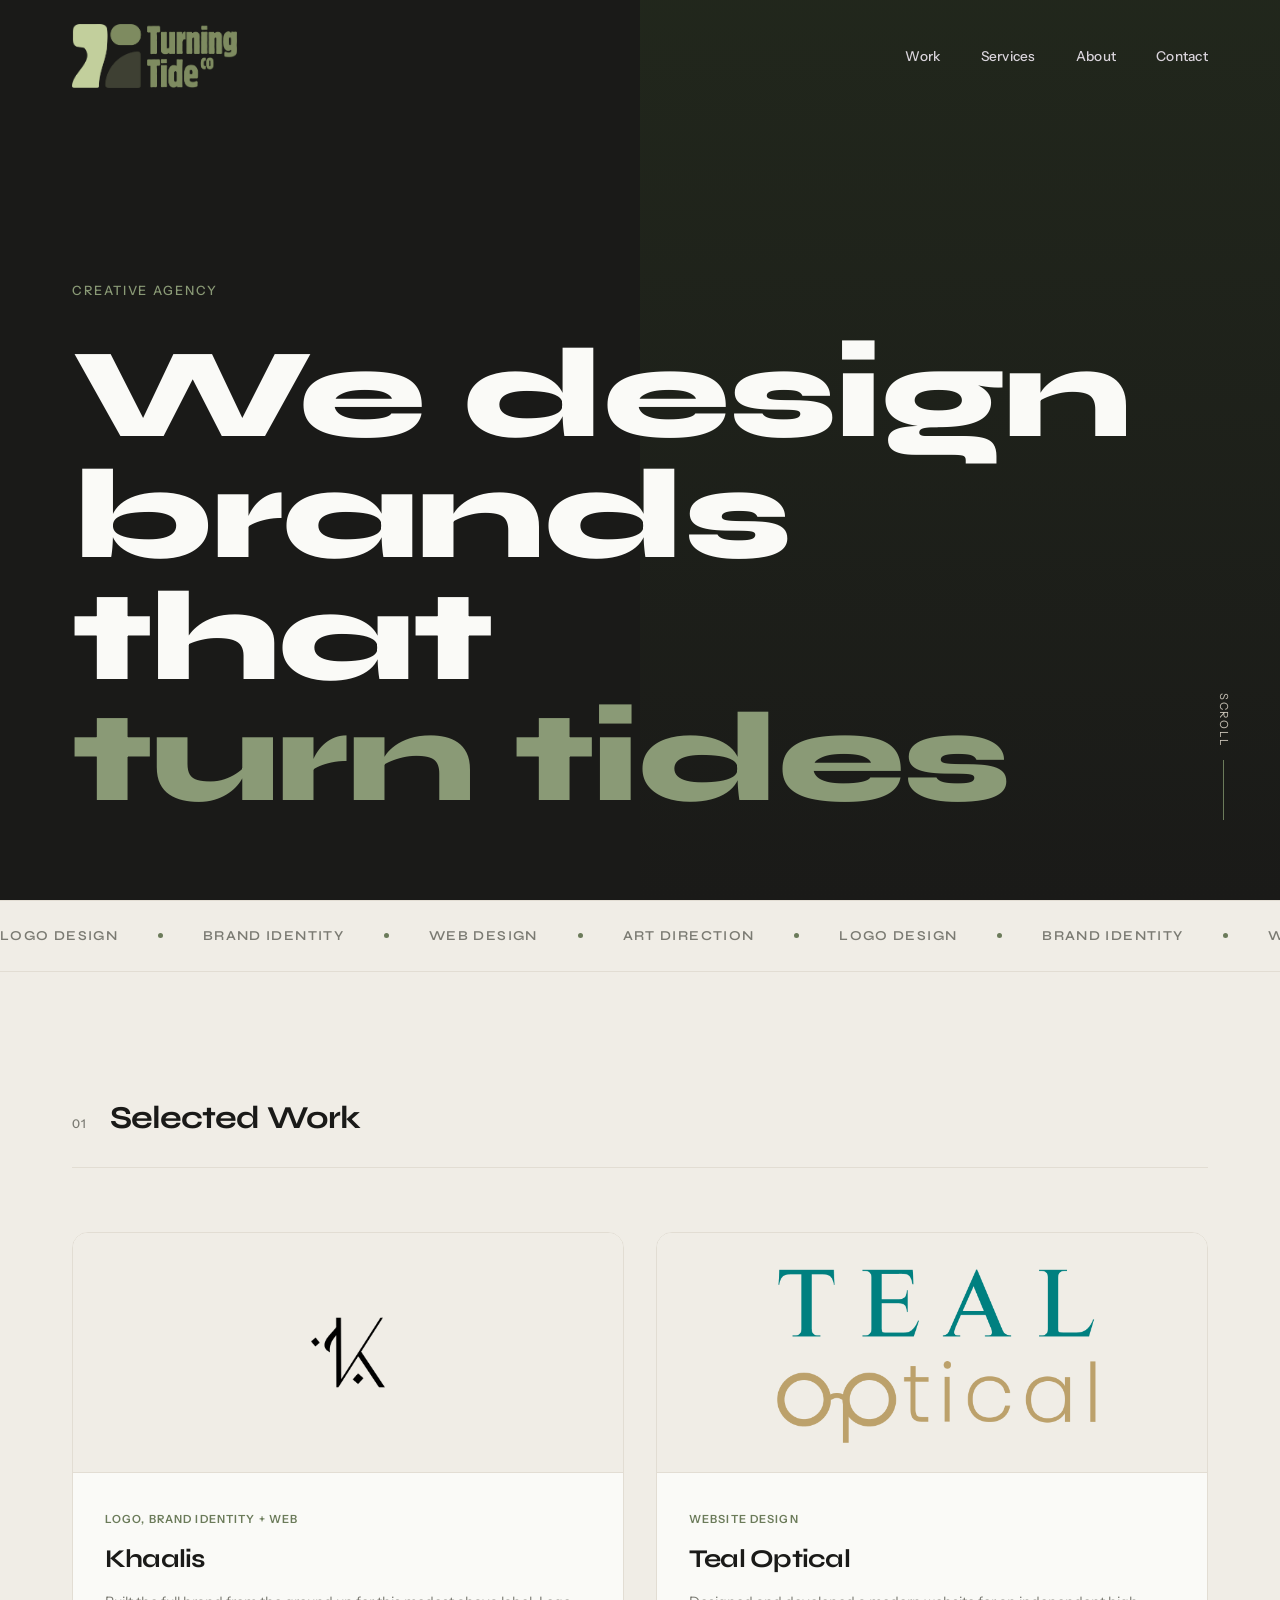
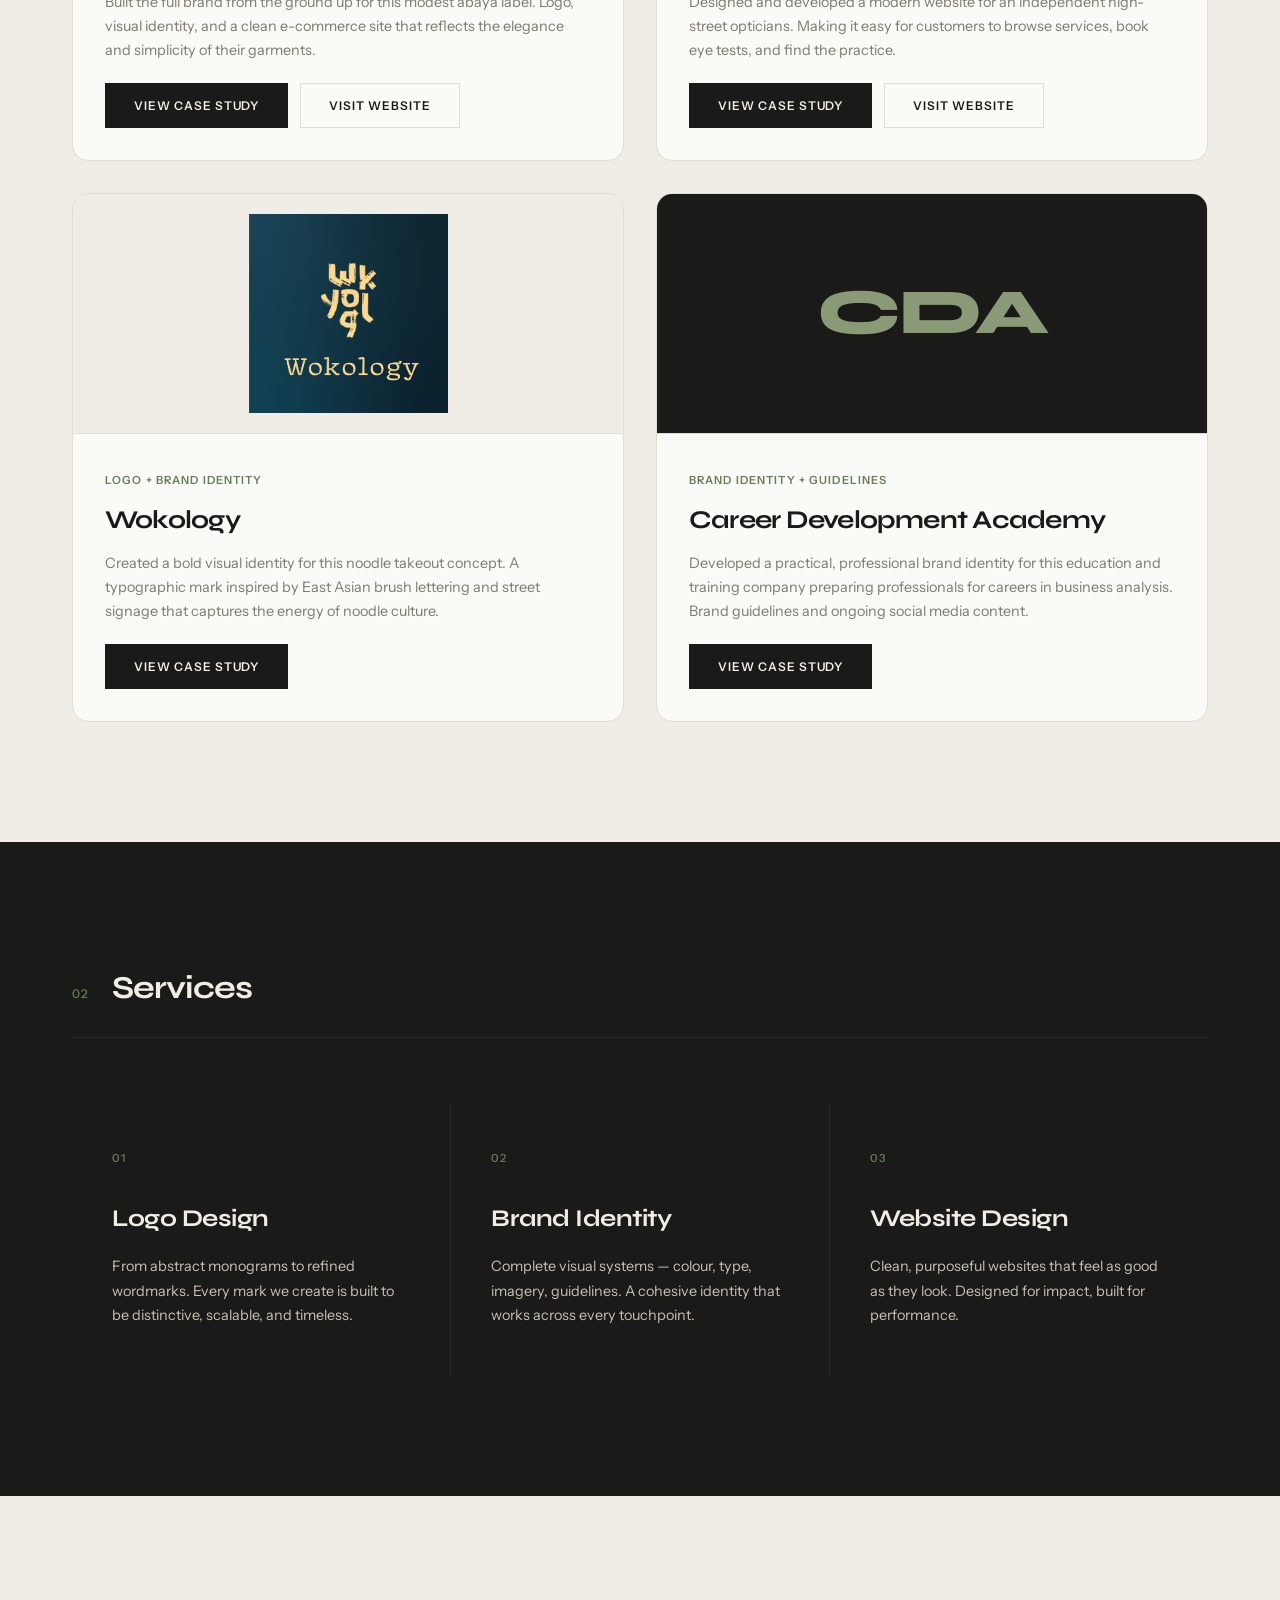
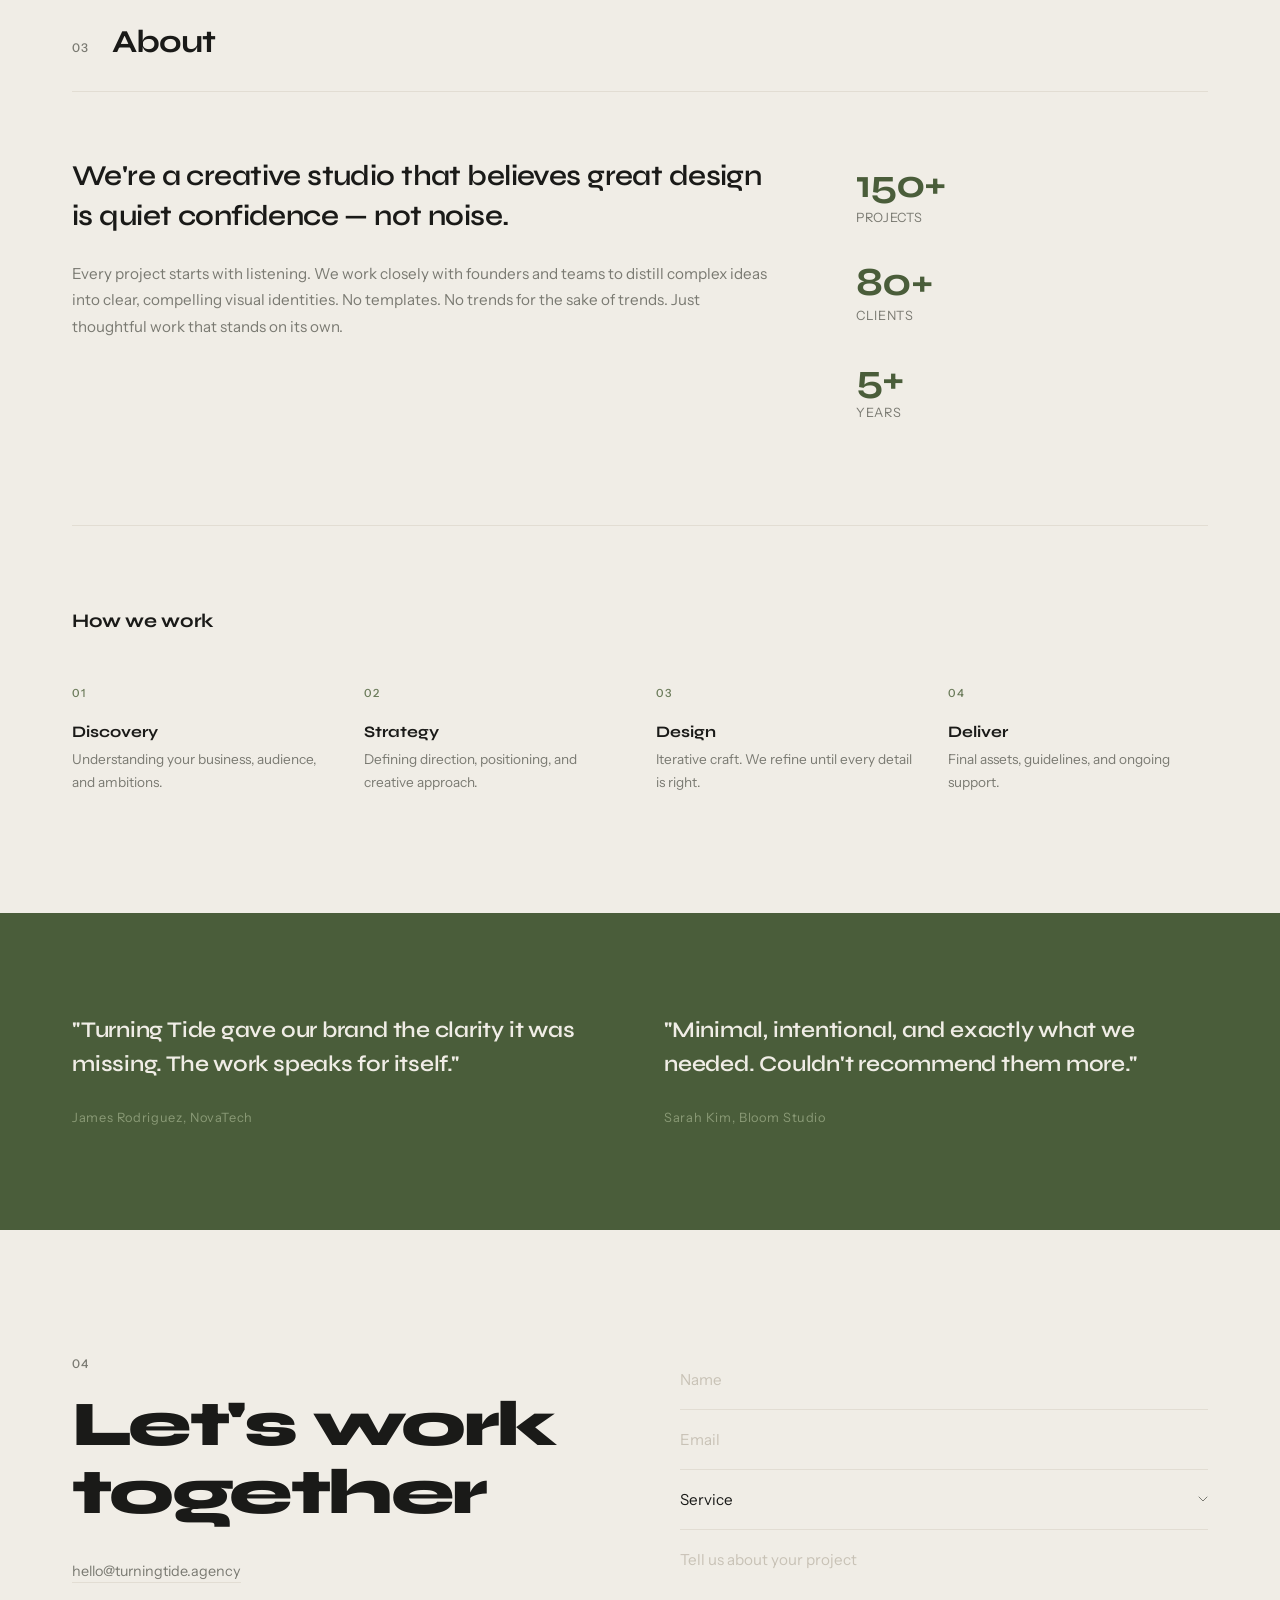
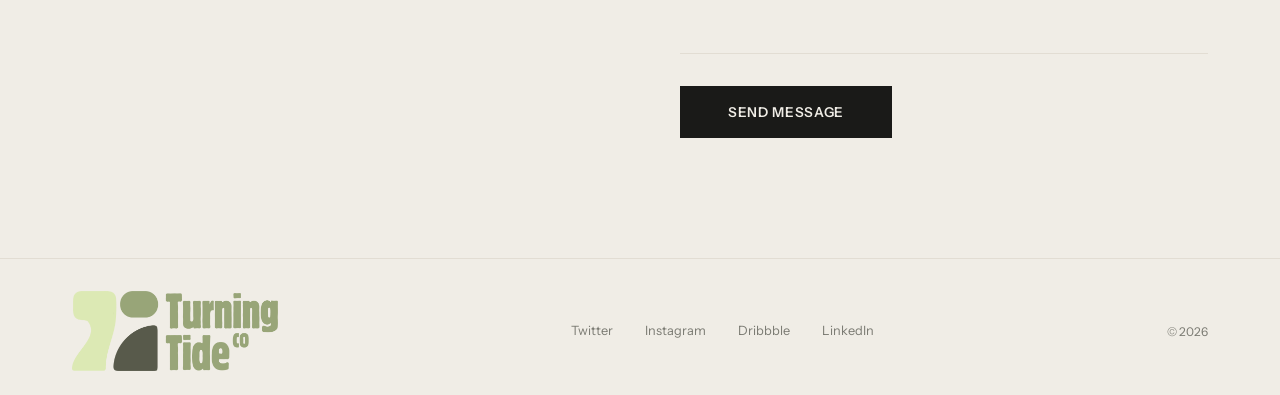
==== commit 5340714c: "Add Wokology logo to homepage card and case study page Replaces placeholder with uploaded wokology-l" ====
--- a/index.html
+++ b/index.html
@@ -109,8 +109,8 @@
           </div>
         </div>
         <div class="work-card">
-          <div class="work-card__logo work-card__logo--placeholder">
-            <span>W</span>
+          <div class="work-card__logo">
+            <img src="wokology-logo.png.png" alt="Wokology logo">
           </div>
           <div class="work-card__body">
             <span class="work-card__category">Logo + Brand Identity</span>
--- a/styles.css
+++ b/styles.css
@@ -90,7 +90,7 @@
   right: 0;
   z-index: 100;
   padding: 24px 0;
-  transition: all 0.5s var(--ease);
+  transition: background 0.3s var(--ease), padding 0.3s var(--ease);
   mix-blend-mode: difference;
 }
 
@@ -1298,18 +1298,40 @@
   /* Mobile Nav - fullscreen overlay */
   .nav {
     padding: 16px 0;
+    mix-blend-mode: normal;
+    background: transparent;
+    z-index: 1000;
+    transform: translateZ(0);
+    -webkit-transform: translateZ(0);
+    will-change: transform;
   }
 
   .nav--scrolled {
     padding: 12px 0;
-  }
-
-  /* When menu is open, disable blend mode so nav sits on top cleanly */
+    background: var(--cream);
+    backdrop-filter: none;
+    -webkit-backdrop-filter: none;
+    border-bottom: 1px solid var(--cream-dark);
+  }
+
+  .nav__inner {
+    pointer-events: auto;
+  }
+
+  /* On mobile over the hero, keep toggle white */
+  .nav .nav__toggle span {
+    background: var(--white);
+  }
+
+  .nav--scrolled .nav__toggle span {
+    background: var(--charcoal);
+  }
+
+  /* When menu is open, nav sits on top cleanly */
   .nav.nav--open {
-    mix-blend-mode: normal;
     background: var(--charcoal);
     position: fixed;
-    z-index: 200;
+    z-index: 1000;
   }
 
   .nav.nav--open .nav__logo {
@@ -1328,7 +1350,7 @@
     align-items: center;
     gap: 40px;
     background: var(--charcoal);
-    z-index: 199;
+    z-index: 999;
     padding-top: 80px;
   }
 
@@ -1365,12 +1387,16 @@
 
   .nav__toggle {
     display: flex;
-    z-index: 201;
-    width: 44px;
-    height: 44px;
+    position: relative;
+    z-index: 1001;
+    width: 48px;
+    height: 48px;
     align-items: center;
     justify-content: center;
     -webkit-tap-highlight-color: transparent;
+    pointer-events: auto;
+    touch-action: manipulation;
+    cursor: pointer;
   }
 
   .nav__toggle.active span {
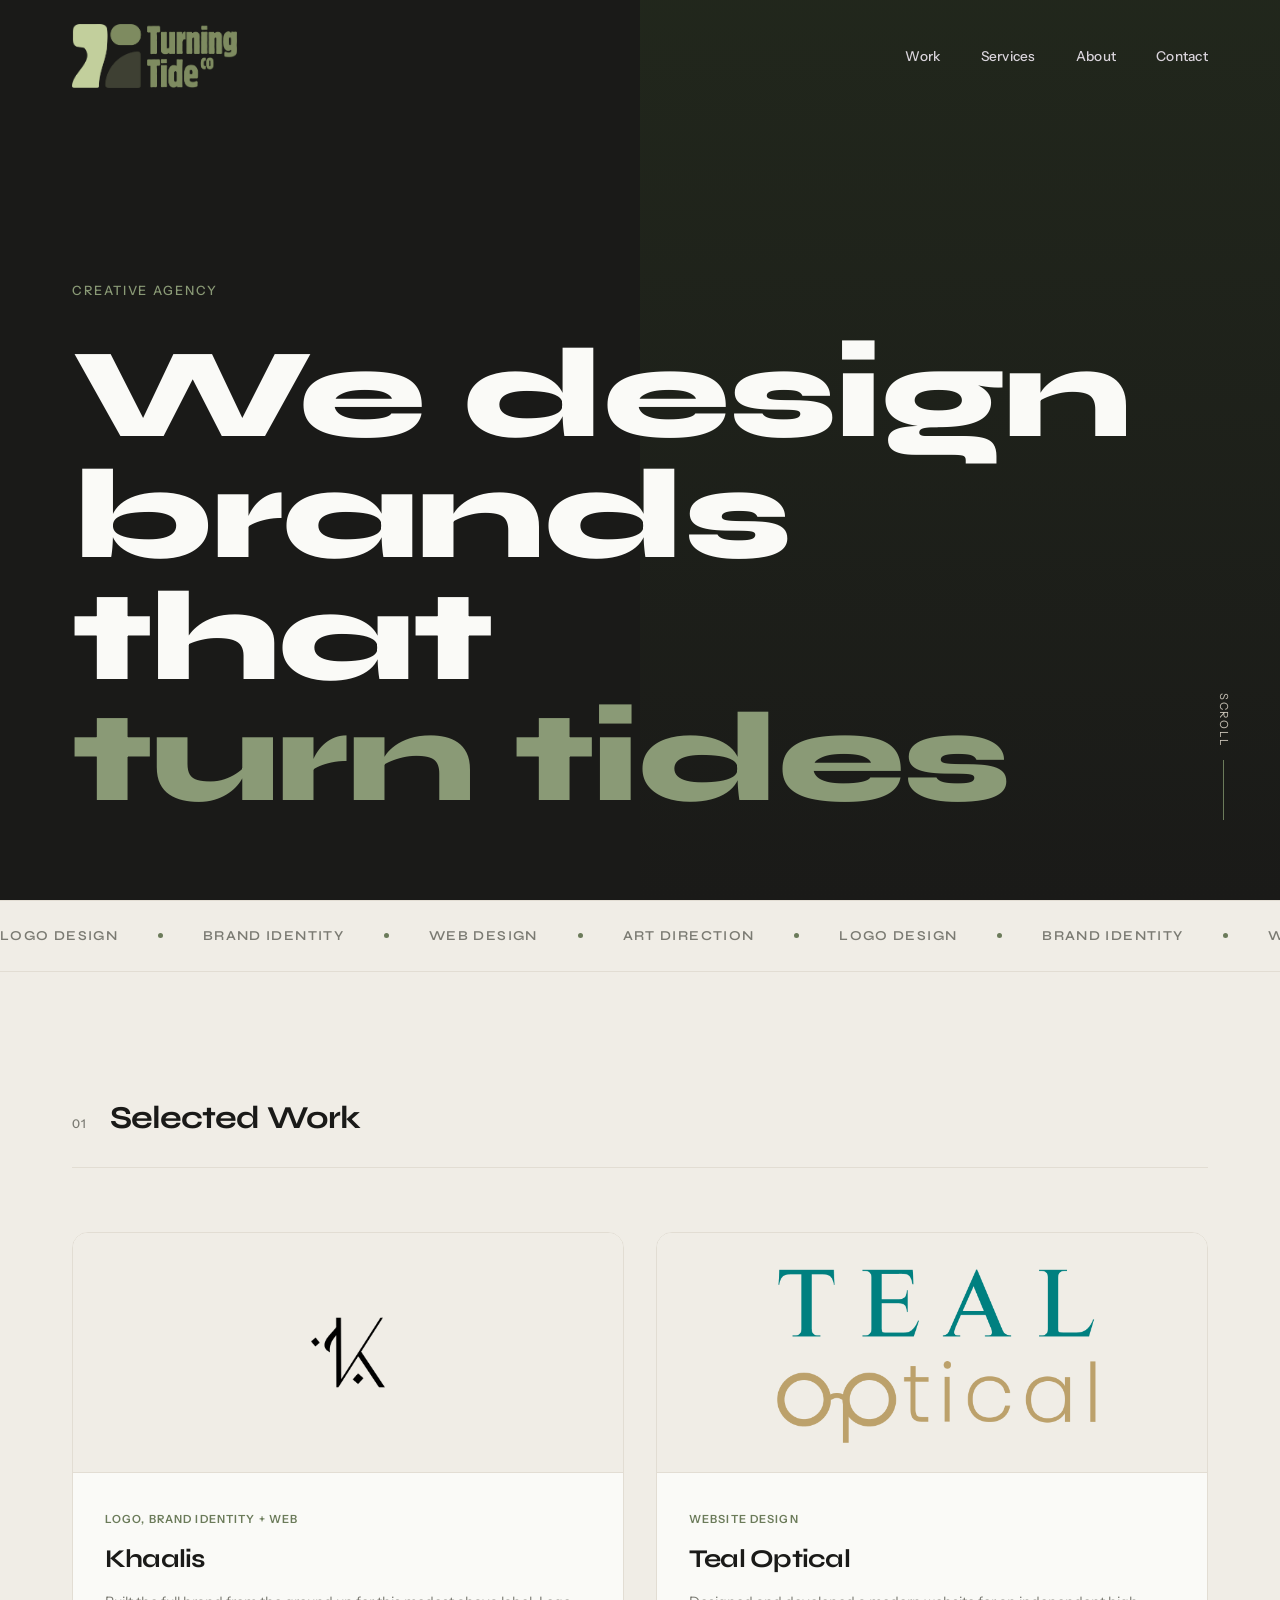
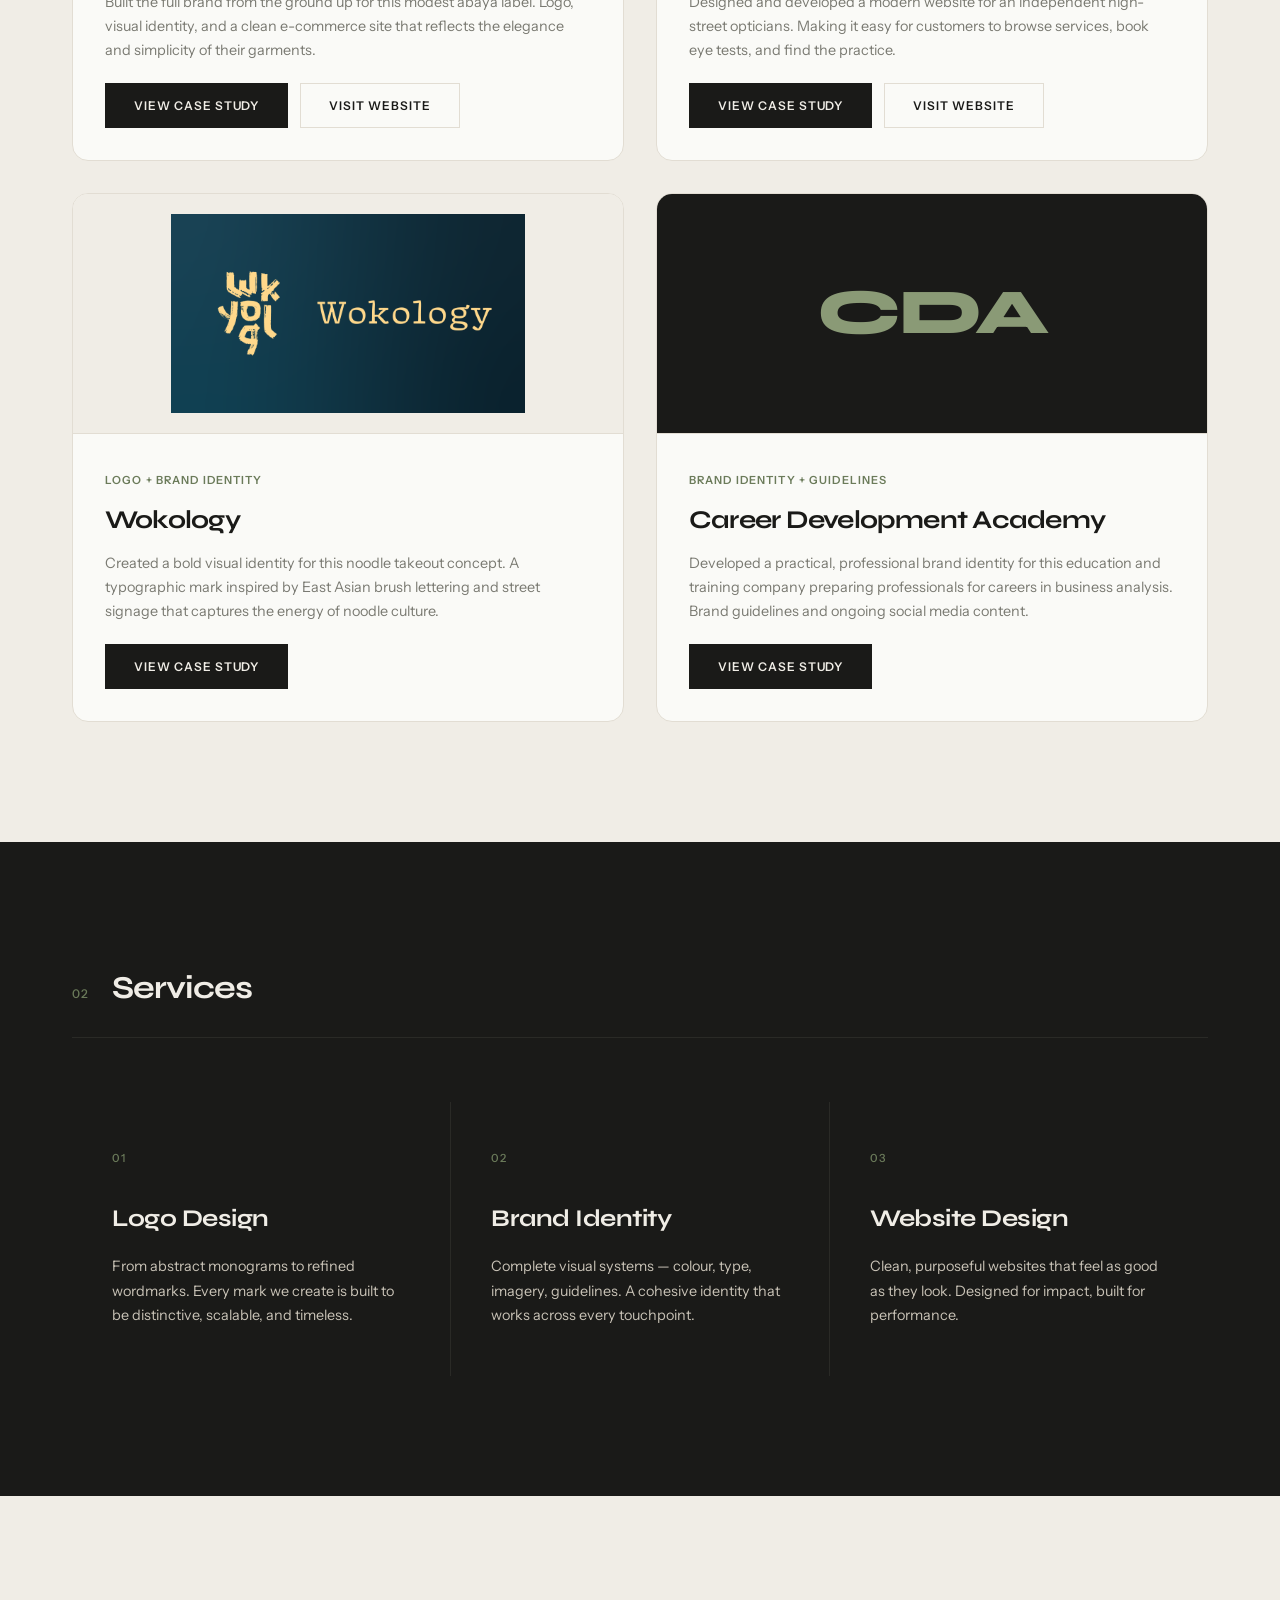
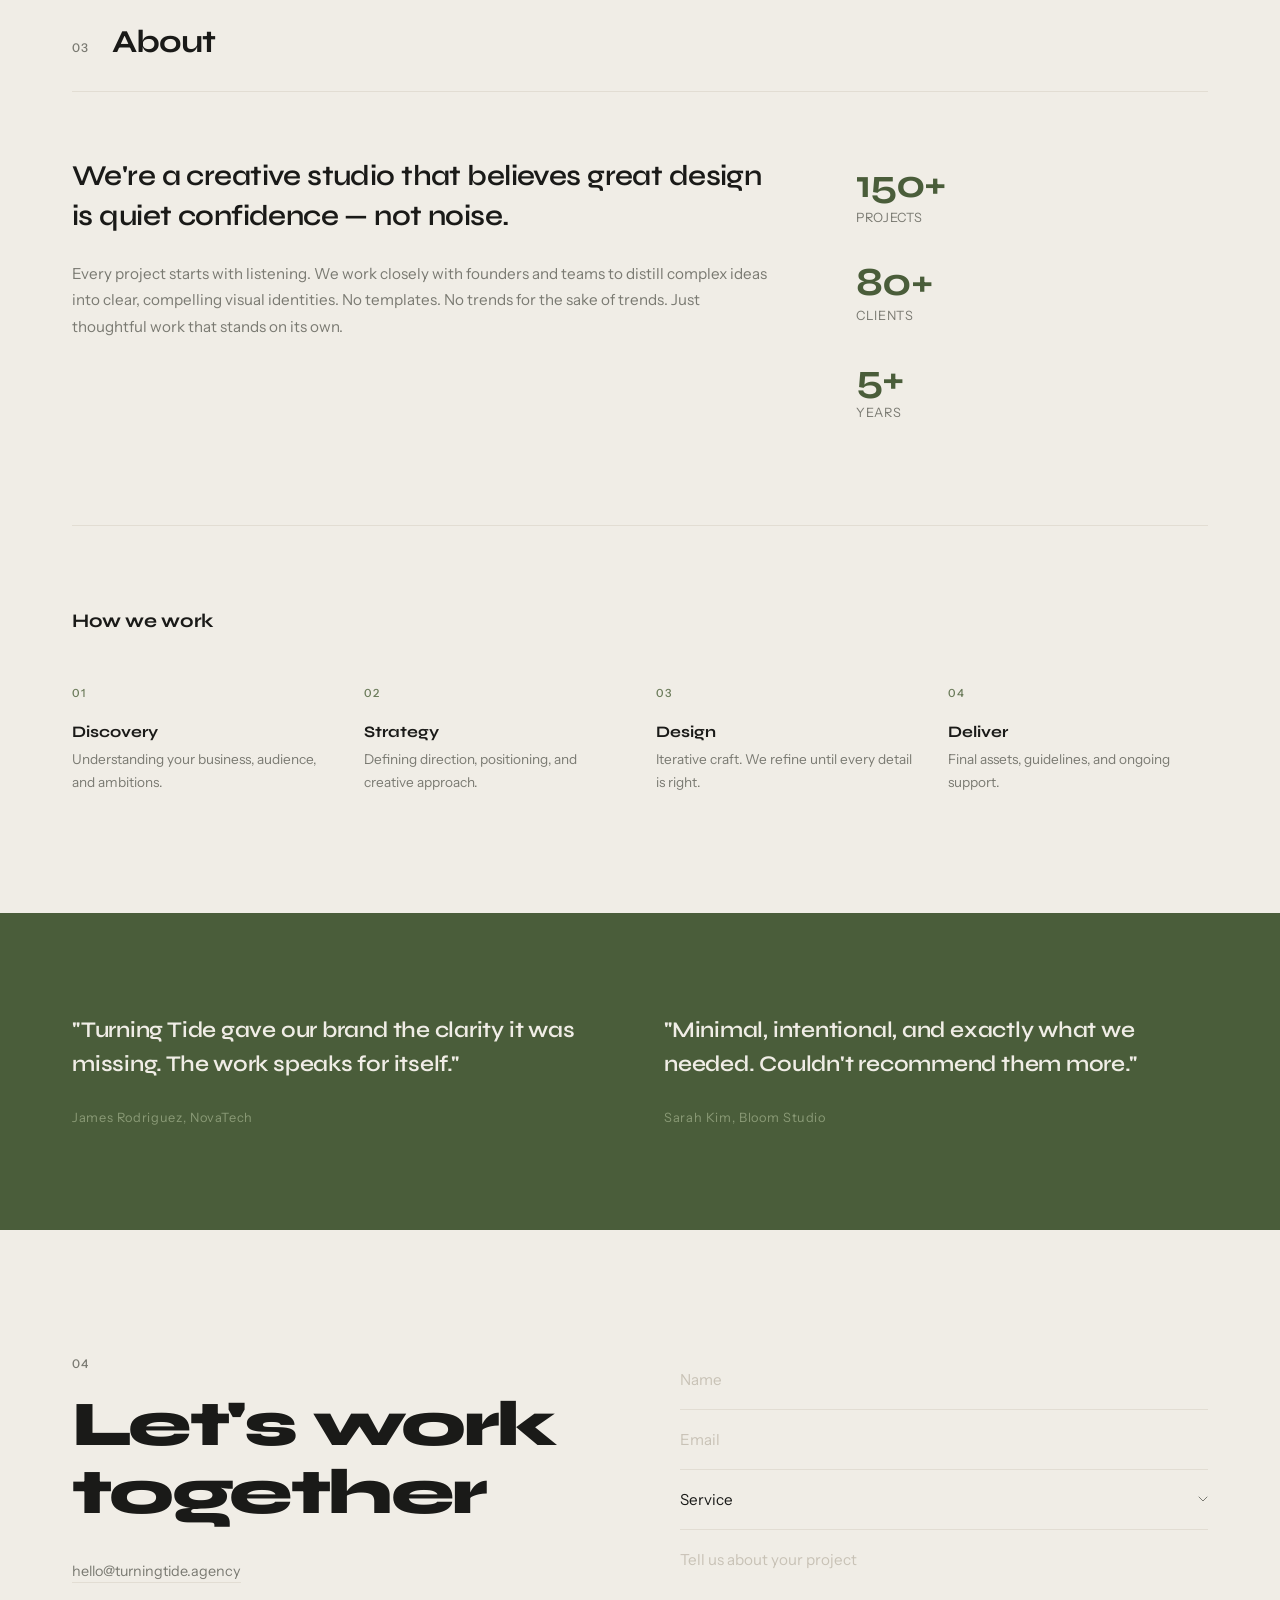
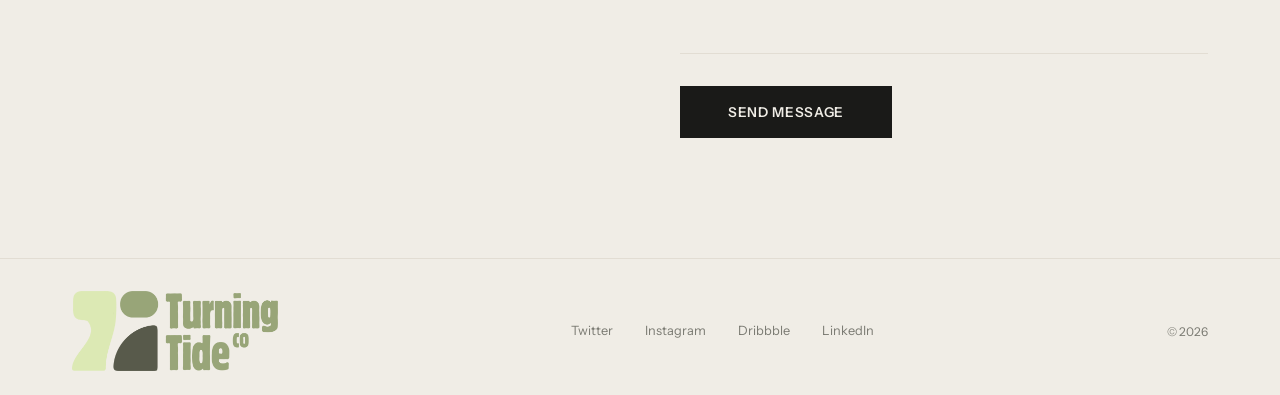
==== commit b59e045f: "Update Wokology logo to new file https://claude.ai/code/session_01K2GkfzsZqwyNvb2Ccda991" ====
--- a/index.html
+++ b/index.html
@@ -110,7 +110,7 @@
         </div>
         <div class="work-card">
           <div class="work-card__logo">
-            <img src="wokology-logo.png.png" alt="Wokology logo">
+            <img src="wokology-logo.png" alt="Wokology logo">
           </div>
           <div class="work-card__body">
             <span class="work-card__category">Logo + Brand Identity</span>
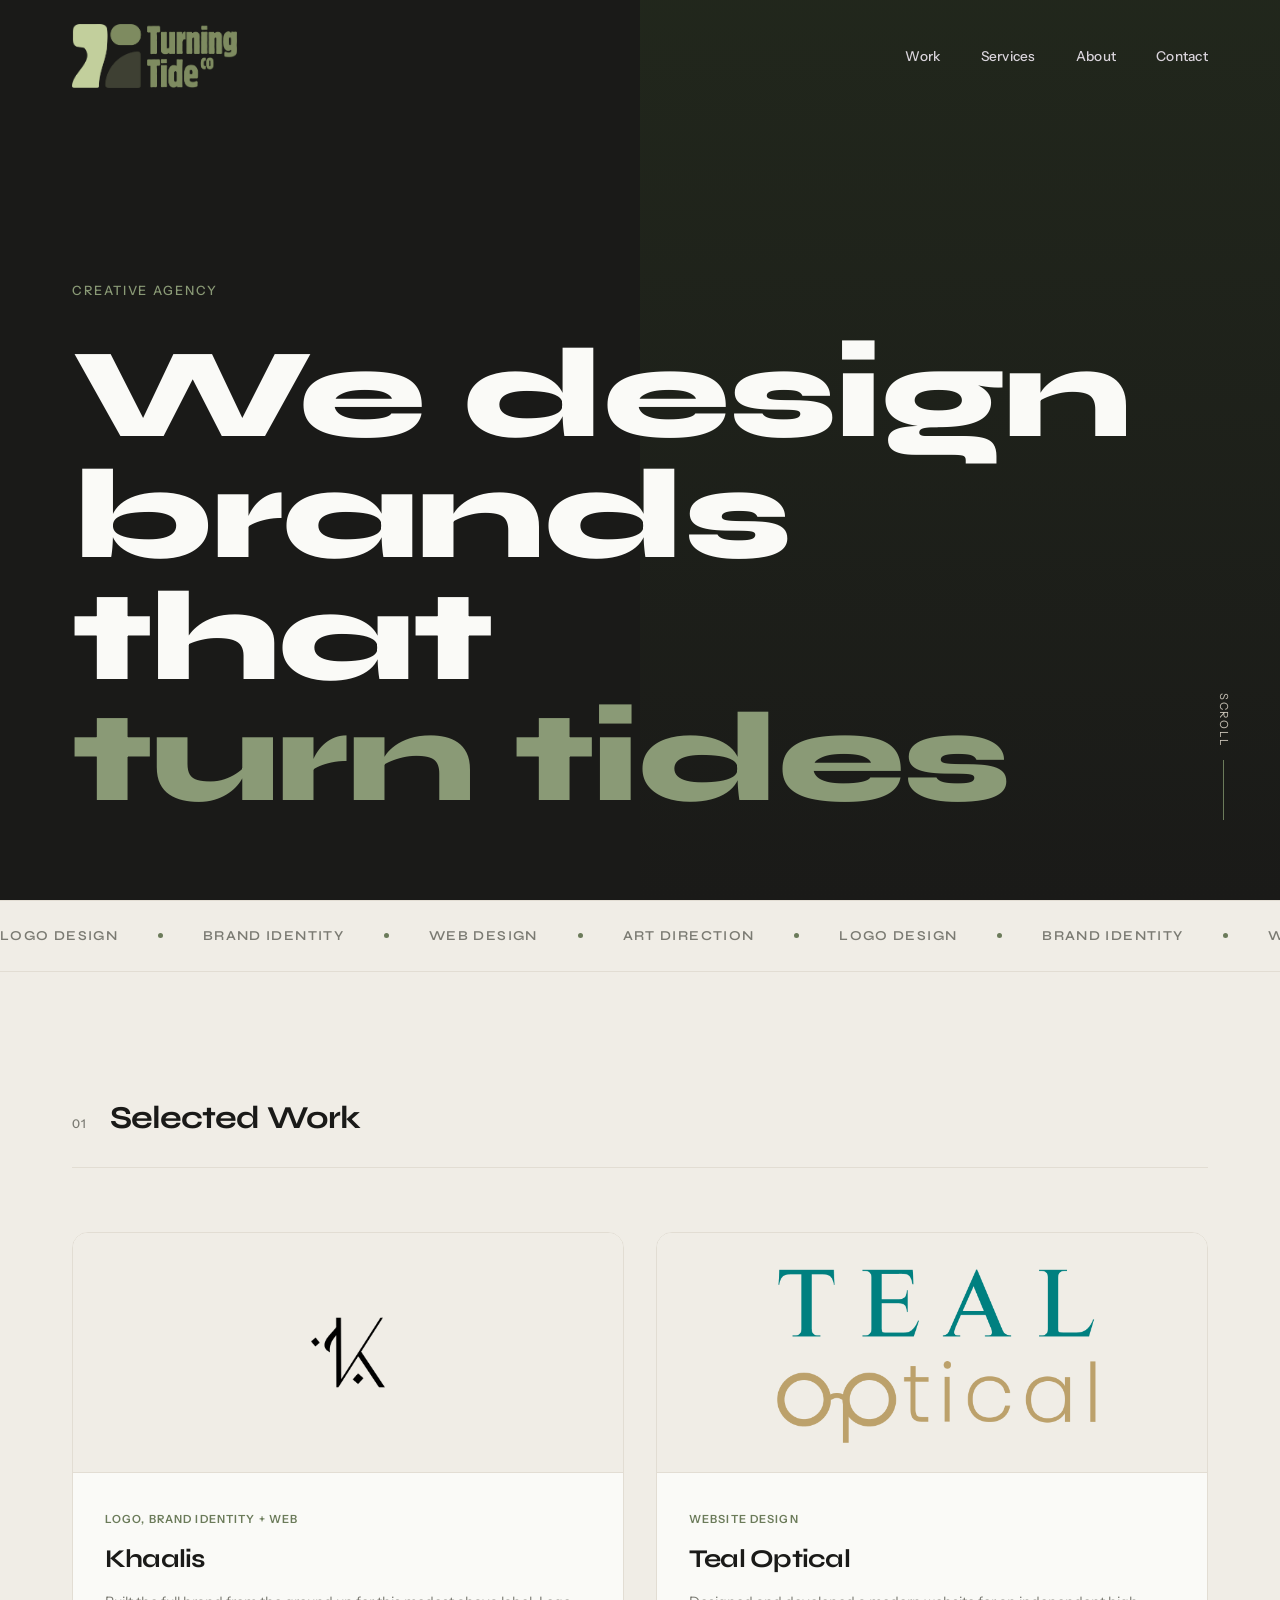
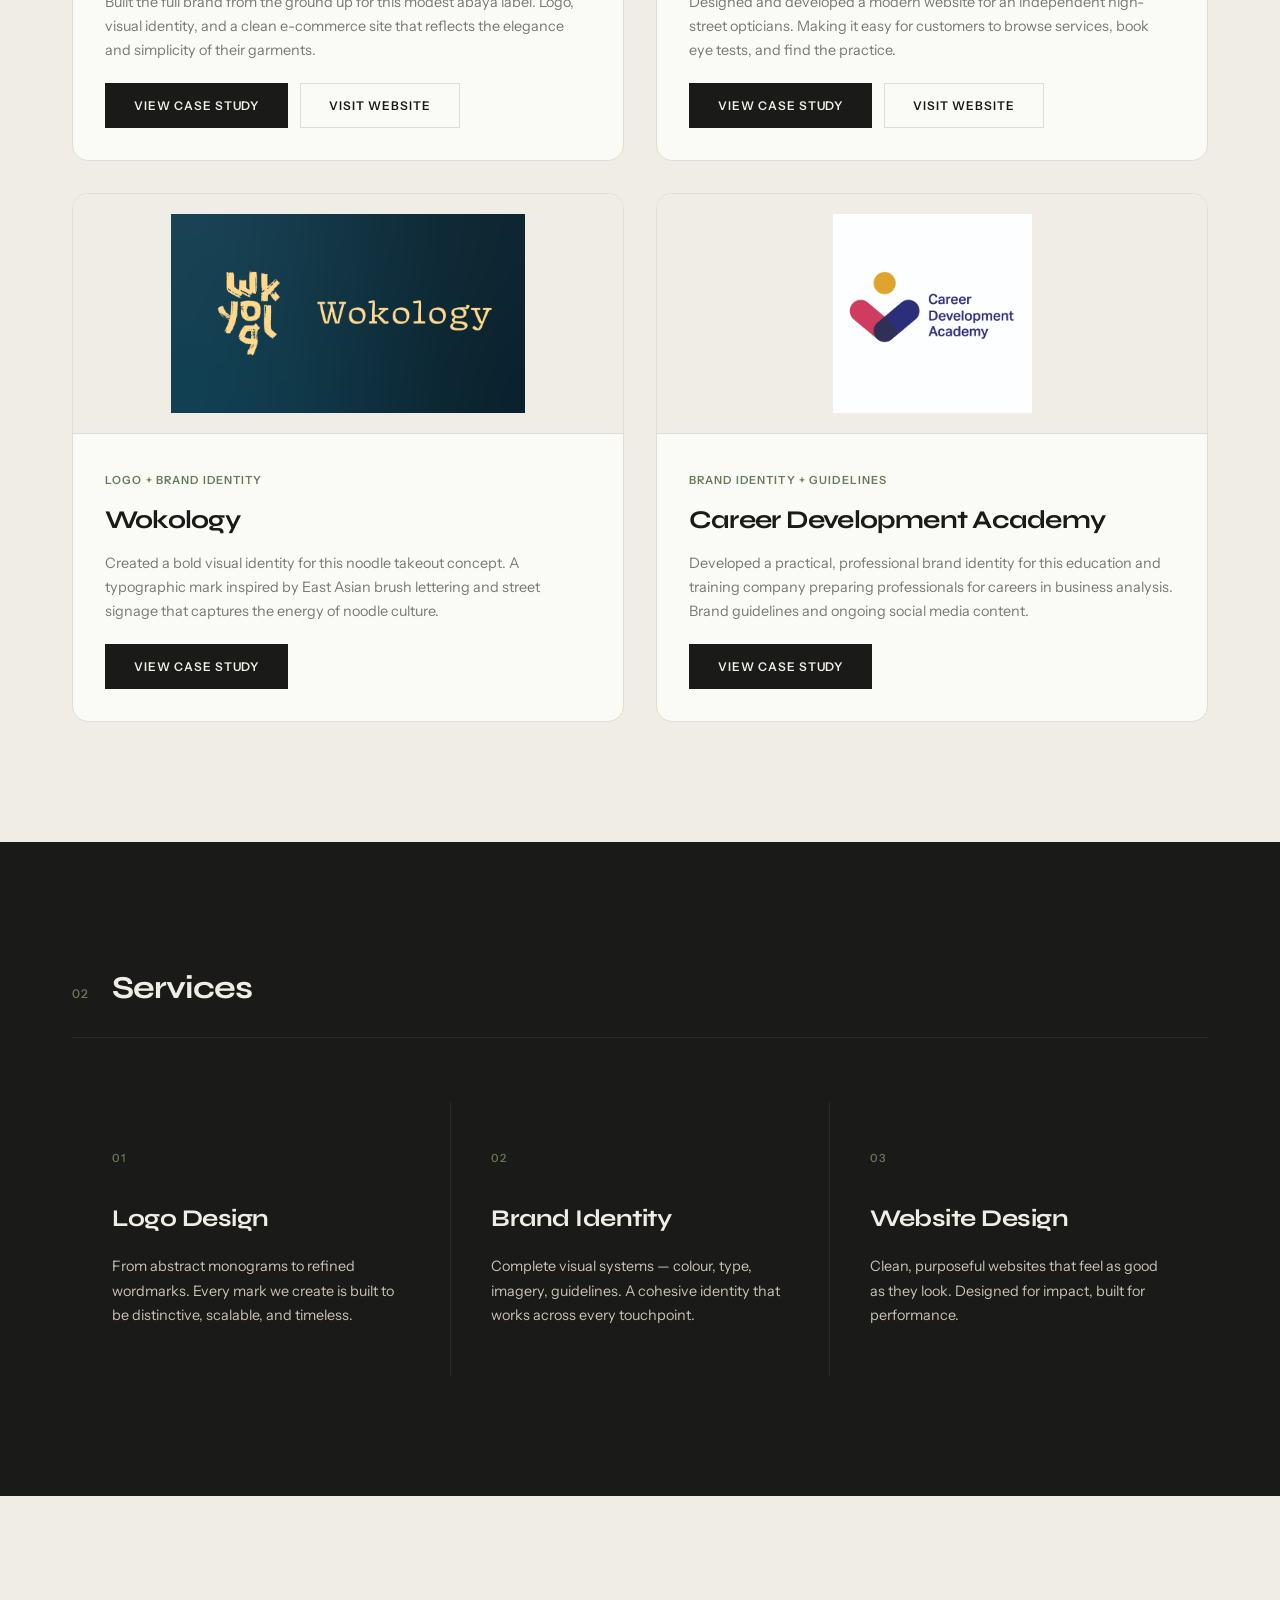
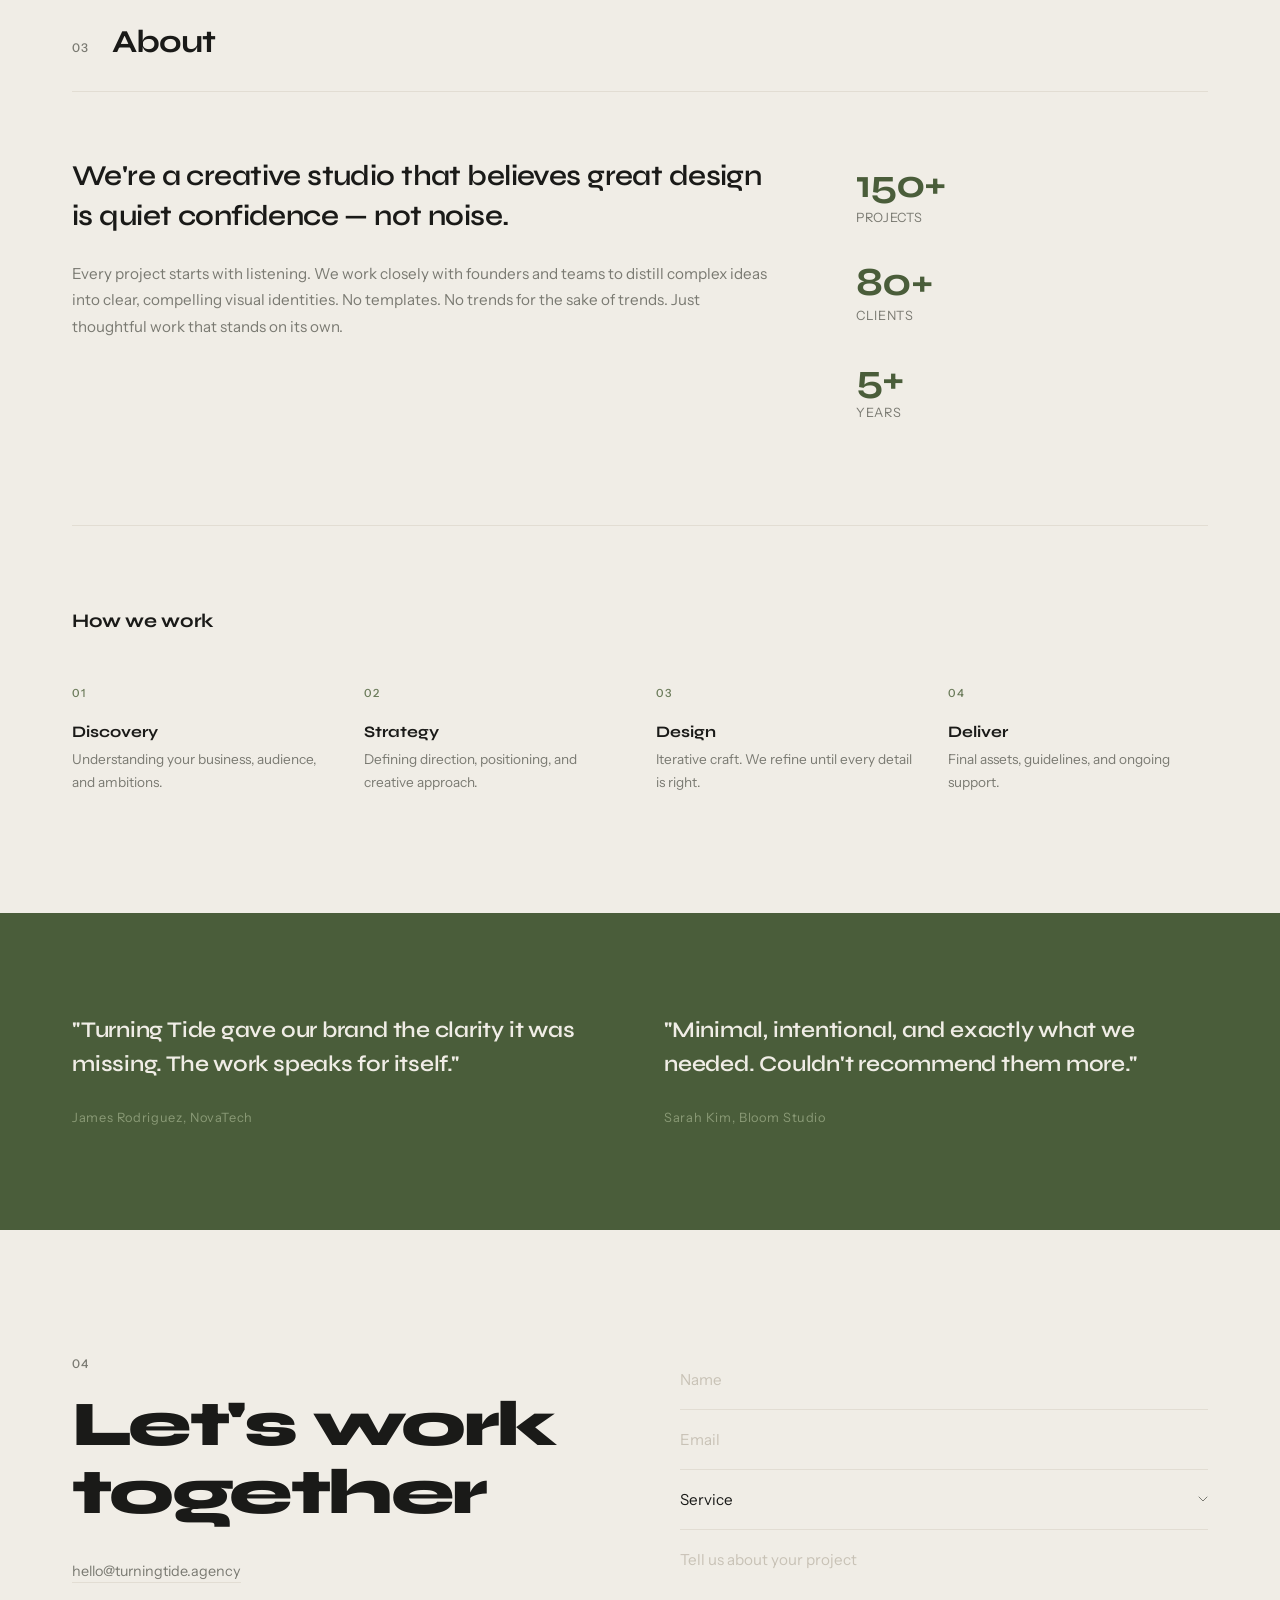
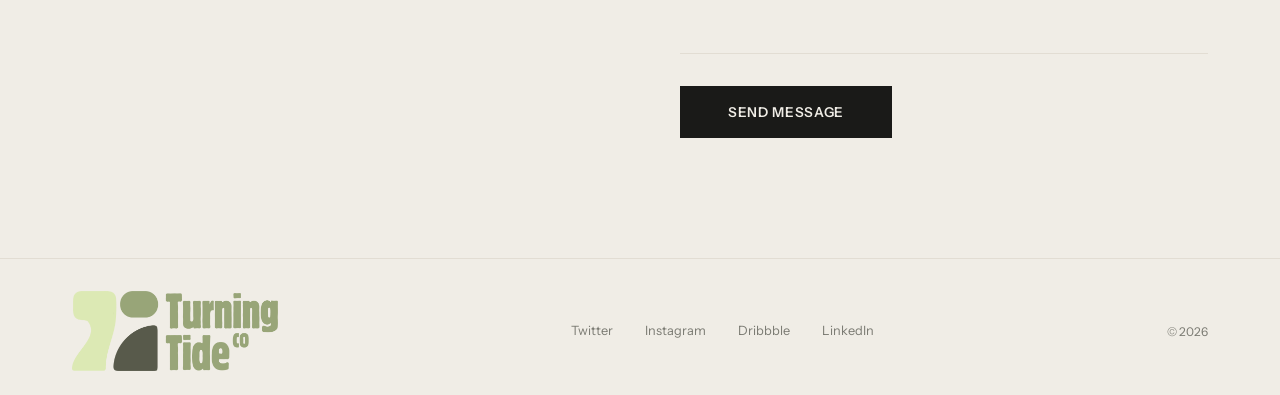
==== commit 08f4334d: "Add CDA logo to homepage card and case study page https://claude.ai/code/session_01K2GkfzsZqwyNvb2Cc" ====
--- a/index.html
+++ b/index.html
@@ -122,8 +122,8 @@
           </div>
         </div>
         <div class="work-card">
-          <div class="work-card__logo work-card__logo--placeholder">
-            <span>CDA</span>
+          <div class="work-card__logo">
+            <img src="cda-logo.jpg" alt="CDA logo">
           </div>
           <div class="work-card__body">
             <span class="work-card__category">Brand Identity + Guidelines</span>
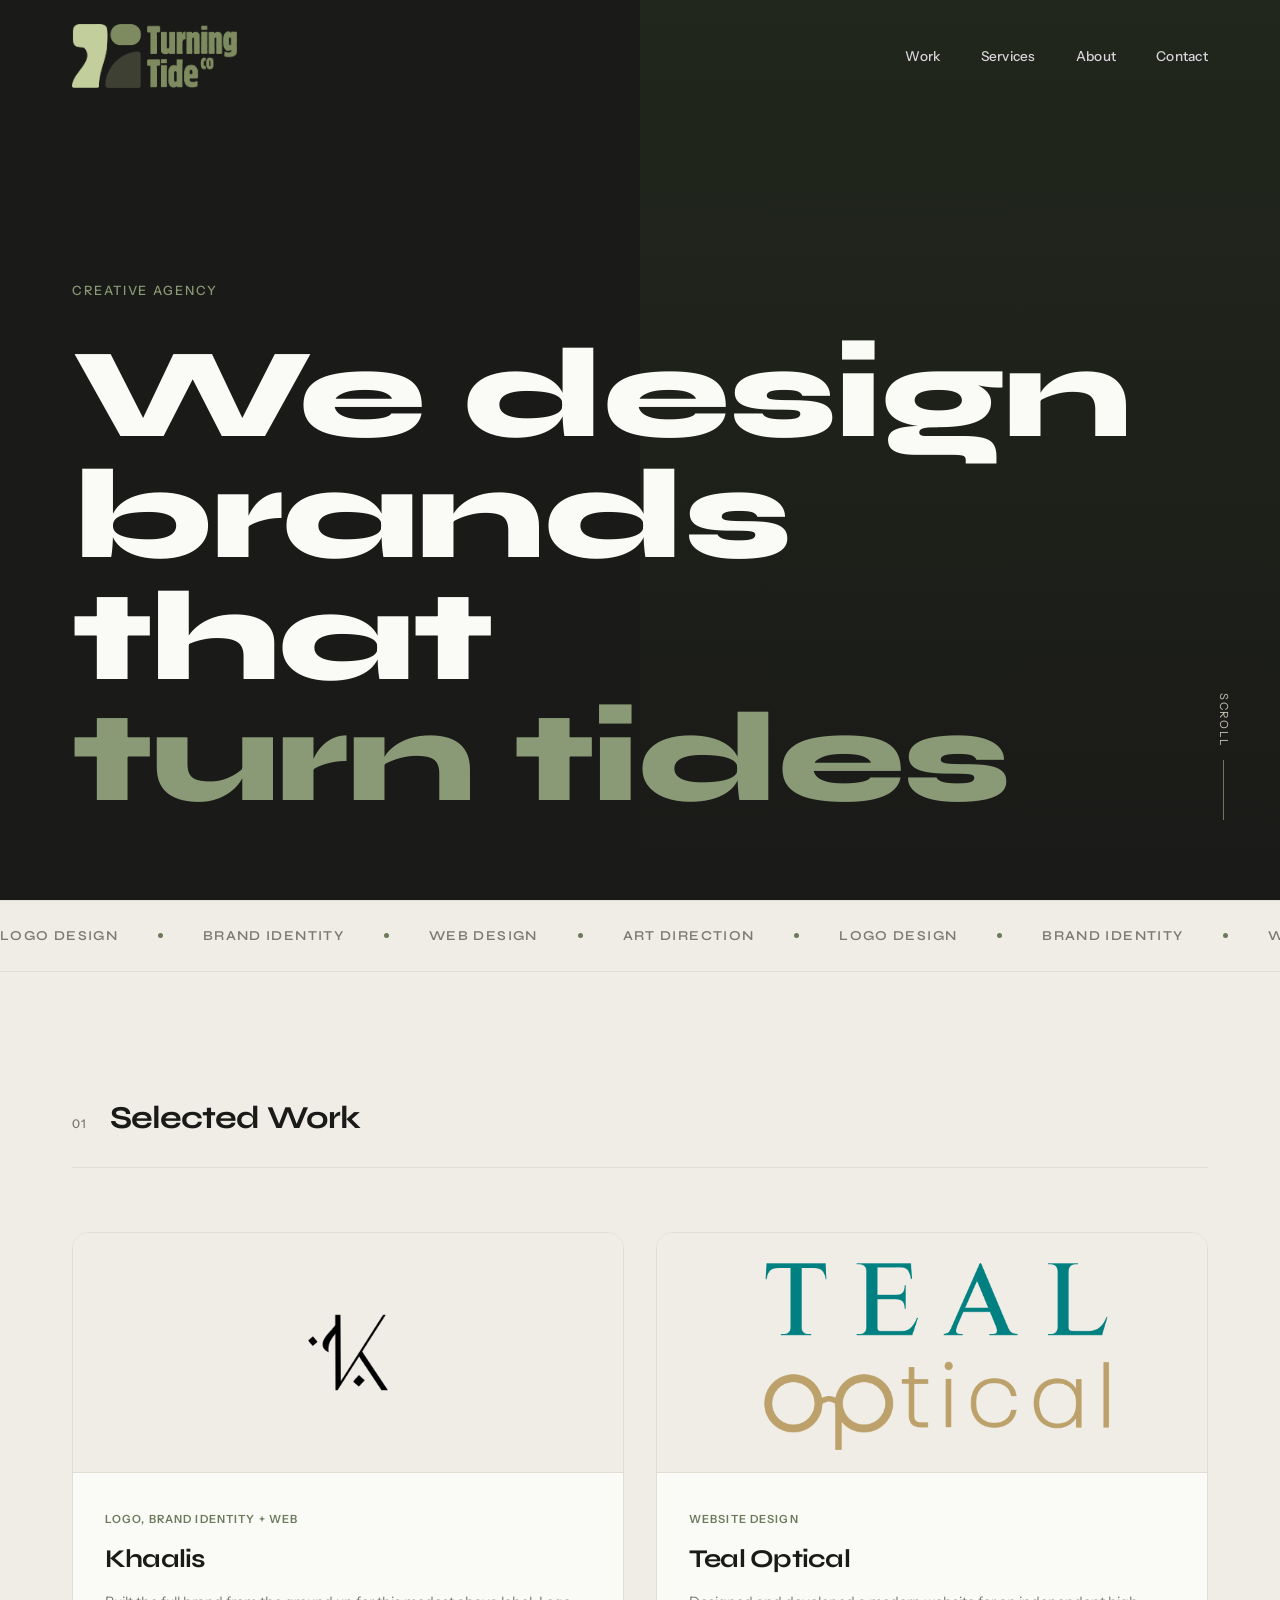
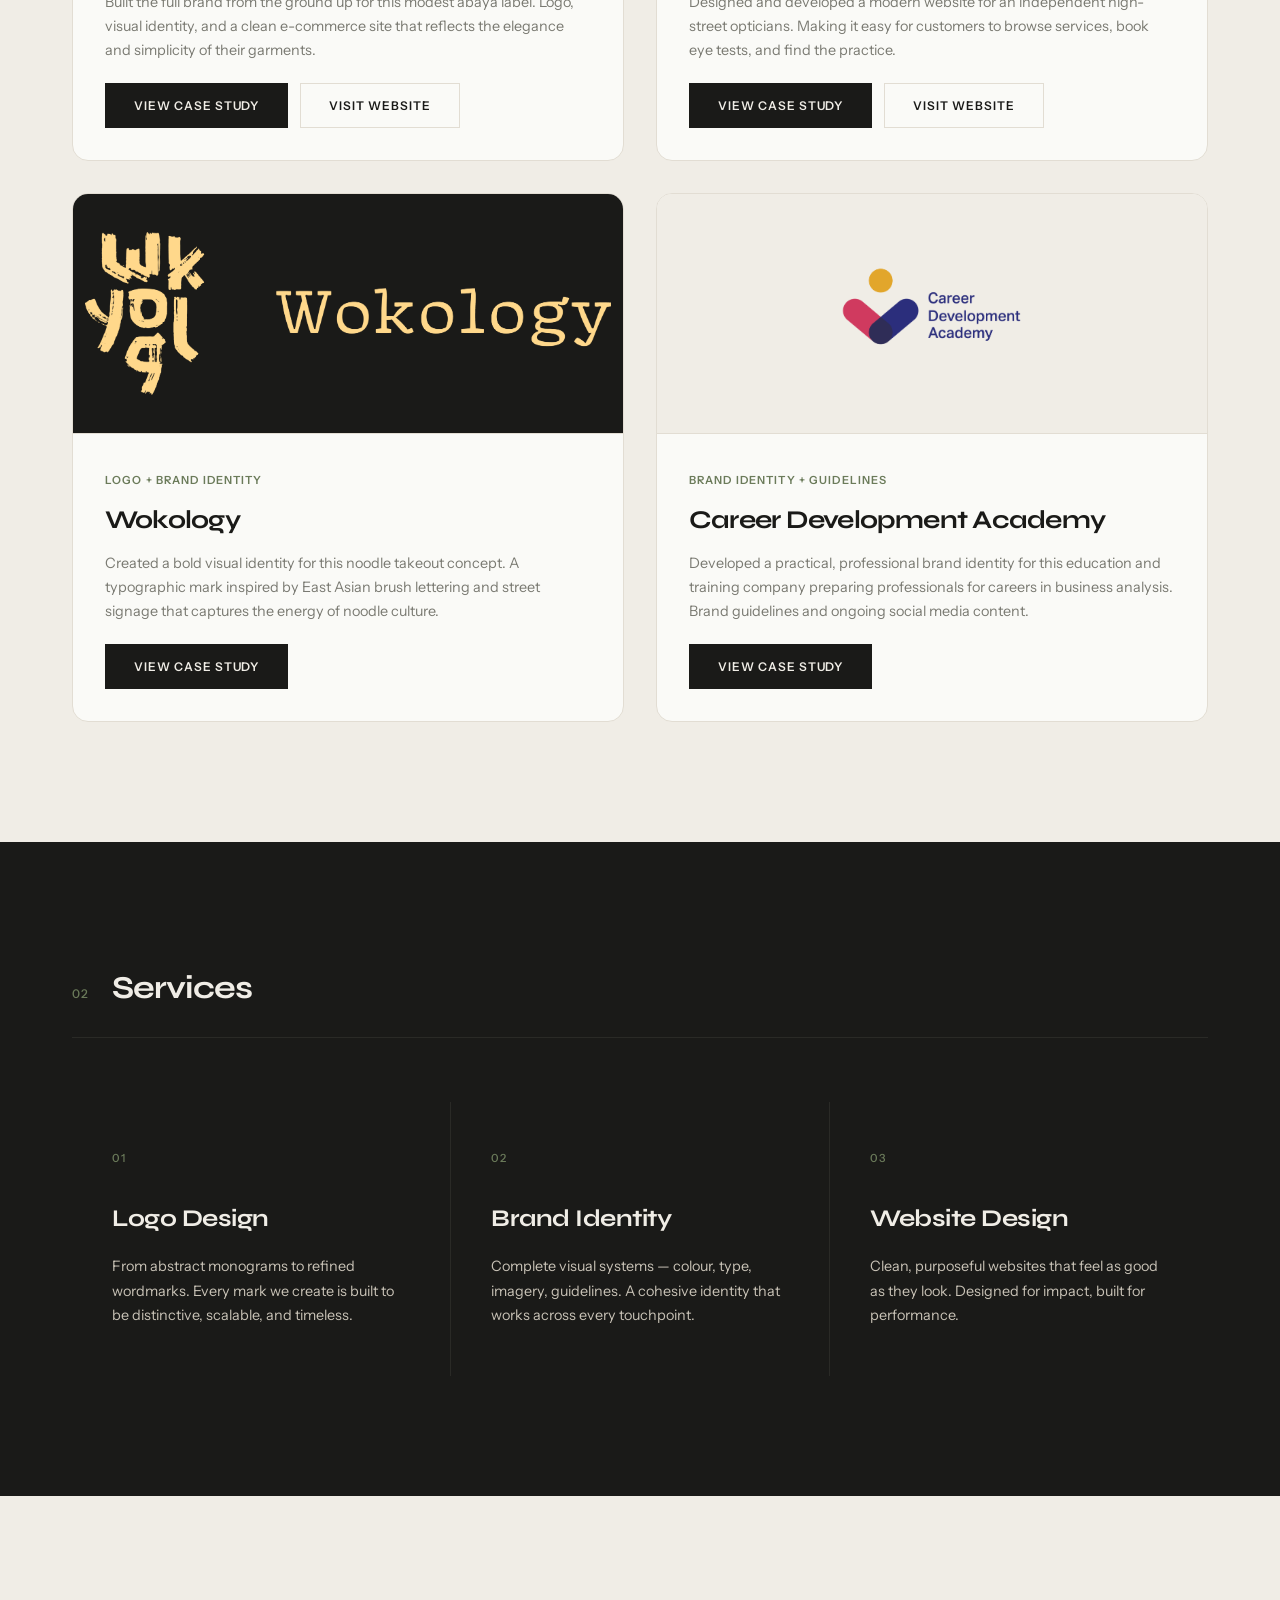
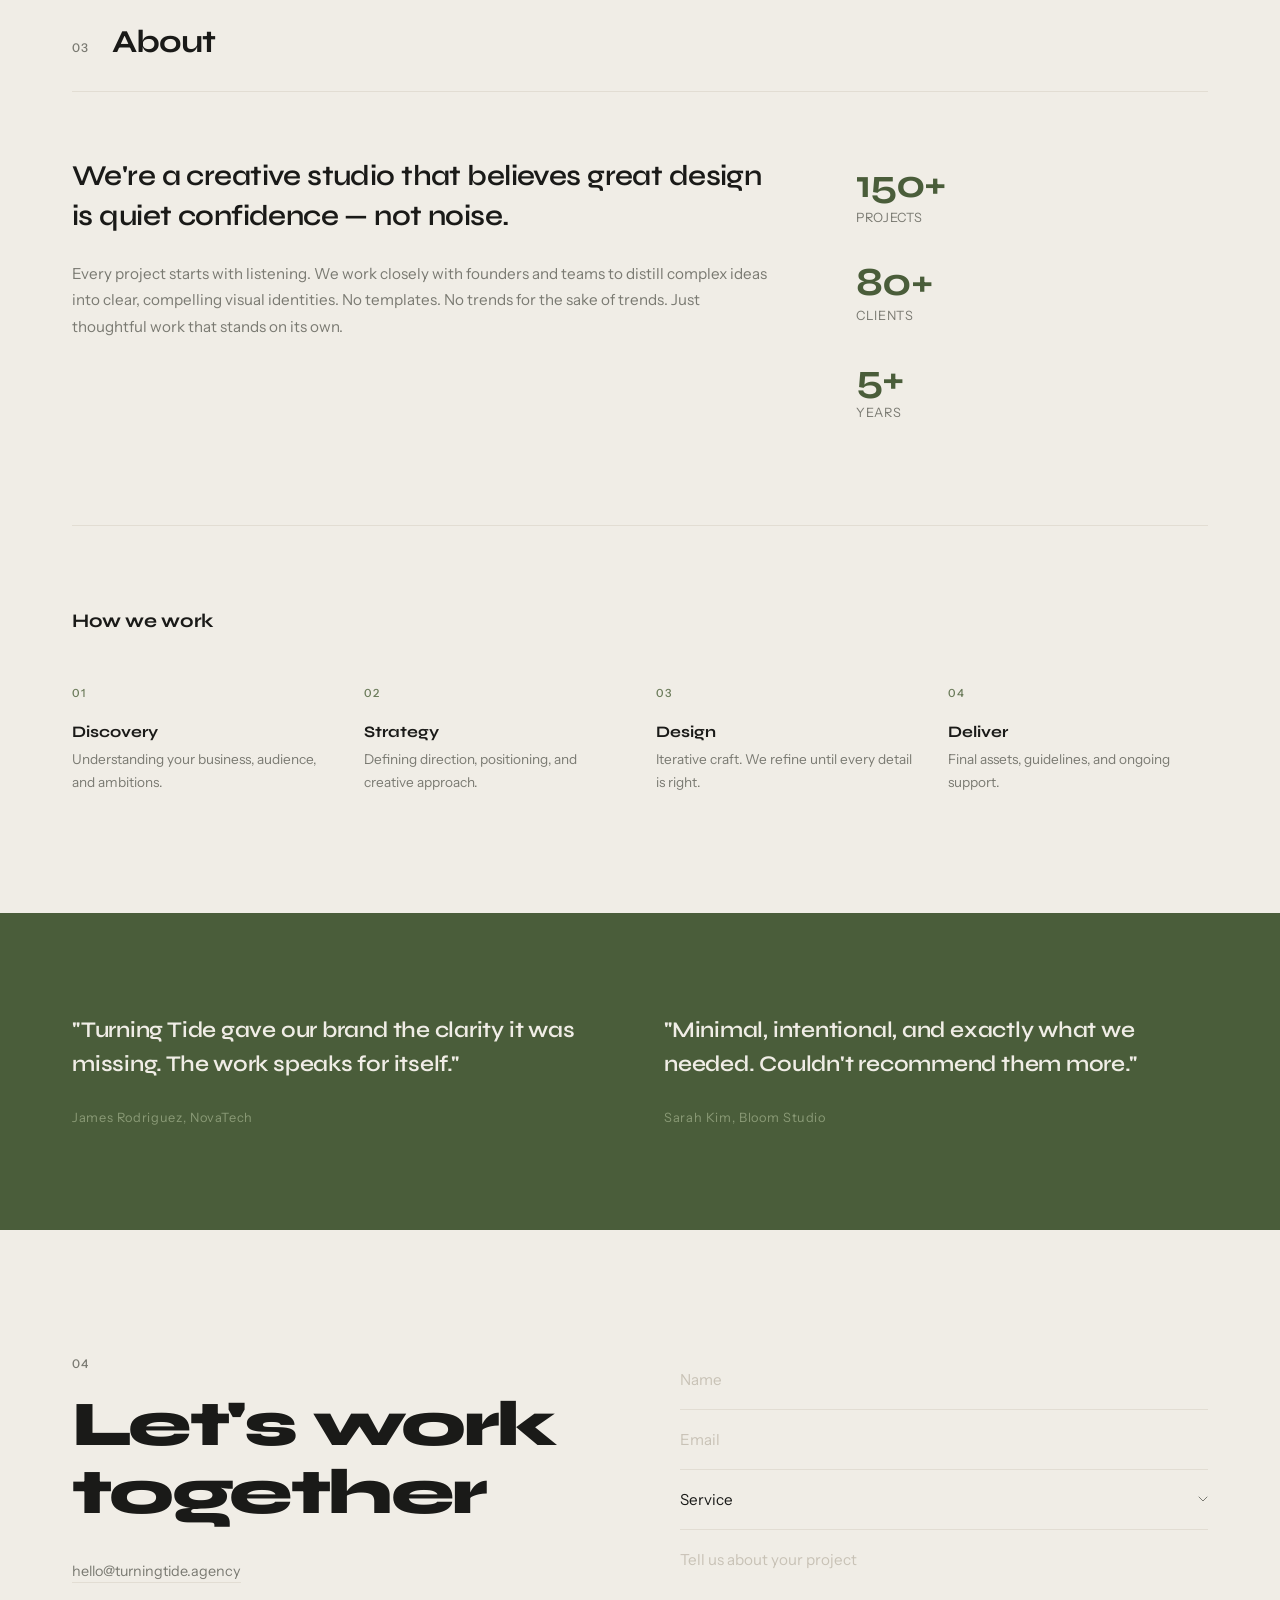
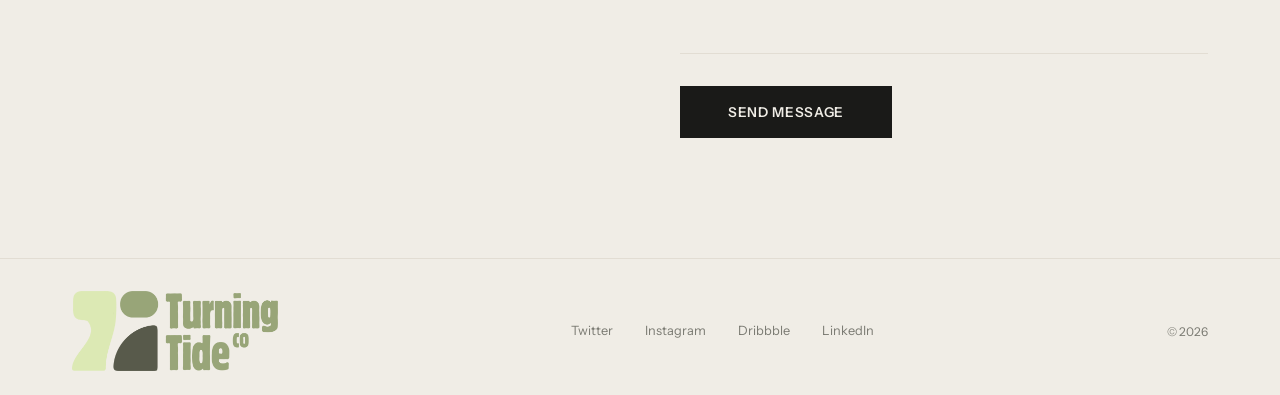
==== commit b01311cd: "Update CDA and Wokology logos, dark background for Wokology CDA updated to new cda-logo.png. Wokolog" ====
--- a/index.html
+++ b/index.html
@@ -109,7 +109,7 @@
           </div>
         </div>
         <div class="work-card">
-          <div class="work-card__logo">
+          <div class="work-card__logo work-card__logo--dark">
             <img src="wokology-logo.png" alt="Wokology logo">
           </div>
           <div class="work-card__body">
@@ -123,7 +123,7 @@
         </div>
         <div class="work-card">
           <div class="work-card__logo">
-            <img src="cda-logo.jpg" alt="CDA logo">
+            <img src="cda-logo.png" alt="CDA logo">
           </div>
           <div class="work-card__body">
             <span class="work-card__category">Brand Identity + Guidelines</span>
--- a/styles.css
+++ b/styles.css
@@ -366,7 +366,7 @@
   align-items: center;
   justify-content: center;
   height: 240px;
-  padding: 20px;
+  padding: 12px;
   background: var(--cream);
   border-bottom: 1px solid var(--cream-dark);
 }
@@ -379,6 +379,10 @@
   object-fit: contain;
 }
 
+.work-card__logo--dark {
+  background: var(--charcoal);
+}
+
 .work-card__logo--placeholder {
   background: var(--charcoal);
 }
@@ -389,6 +393,11 @@
   font-weight: 800;
   color: var(--khaki-light);
   letter-spacing: -0.04em;
+}
+
+.case-showcase__logo--dark {
+  background: var(--charcoal);
+  border-color: var(--charcoal);
 }
 
 .case-showcase__logo--placeholder {
@@ -1019,13 +1028,13 @@
   background: var(--white);
   border: 1px solid var(--cream-dark);
   border-radius: 16px;
-  padding: 80px;
+  padding: 40px;
   min-height: 360px;
 }
 
 .case-showcase__logo img {
   max-width: 100%;
-  max-height: 240px;
+  max-height: 280px;
   object-fit: contain;
 }
 
@@ -1463,12 +1472,12 @@
   }
 
   .case-showcase__logo {
-    padding: 40px 24px;
+    padding: 24px 16px;
     min-height: 200px;
   }
 
   .case-showcase__logo img {
-    max-height: 140px;
+    max-height: 160px;
   }
 
   .case-block {
@@ -1523,16 +1532,36 @@
 
   .work__grid {
     grid-template-columns: 1fr;
-    gap: 24px;
+    gap: 20px;
+  }
+
+  .work-card {
+    border-radius: 12px;
   }
 
   .work-card__logo {
-    height: 80px;
-    padding: 16px;
+    height: auto;
+    padding: 0;
+    background: none;
+    border-bottom: none;
+    position: absolute;
+    top: 24px;
+    right: 24px;
+    width: 52px;
+    height: 52px;
+    border-radius: 10px;
+    background: var(--cream);
+    border: 1px solid var(--cream-dark);
+    padding: 4px;
+  }
+
+  .work-card {
+    position: relative;
   }
 
   .work-card__body {
     padding: 24px;
+    padding-right: 90px;
   }
 
   .work-card__title {
@@ -1541,17 +1570,23 @@
 
   .work-card__desc {
     font-size: 0.85rem;
+    padding-right: 0;
+  }
+
+  .work-card__category {
+    margin-bottom: 4px;
   }
 
   .work-card__buttons {
-    flex-direction: column;
-    gap: 8px;
+    flex-direction: row;
+    flex-wrap: wrap;
+    gap: 10px;
+    margin-top: 16px;
   }
 
   .work-card__btn {
-    width: 100%;
-    text-align: center;
-    padding: 14px 24px;
+    padding: 12px 20px;
+    font-size: 0.7rem;
   }
 
   /* Services mobile */
@@ -1762,8 +1797,16 @@
   }
 
   .work-card__logo {
-    height: 70px;
-    padding: 12px;
+    width: 44px;
+    height: 44px;
+    top: 20px;
+    right: 20px;
+    padding: 4px;
+  }
+
+  .work-card__body {
+    padding: 20px;
+    padding-right: 76px;
   }
 
   .about__stats {
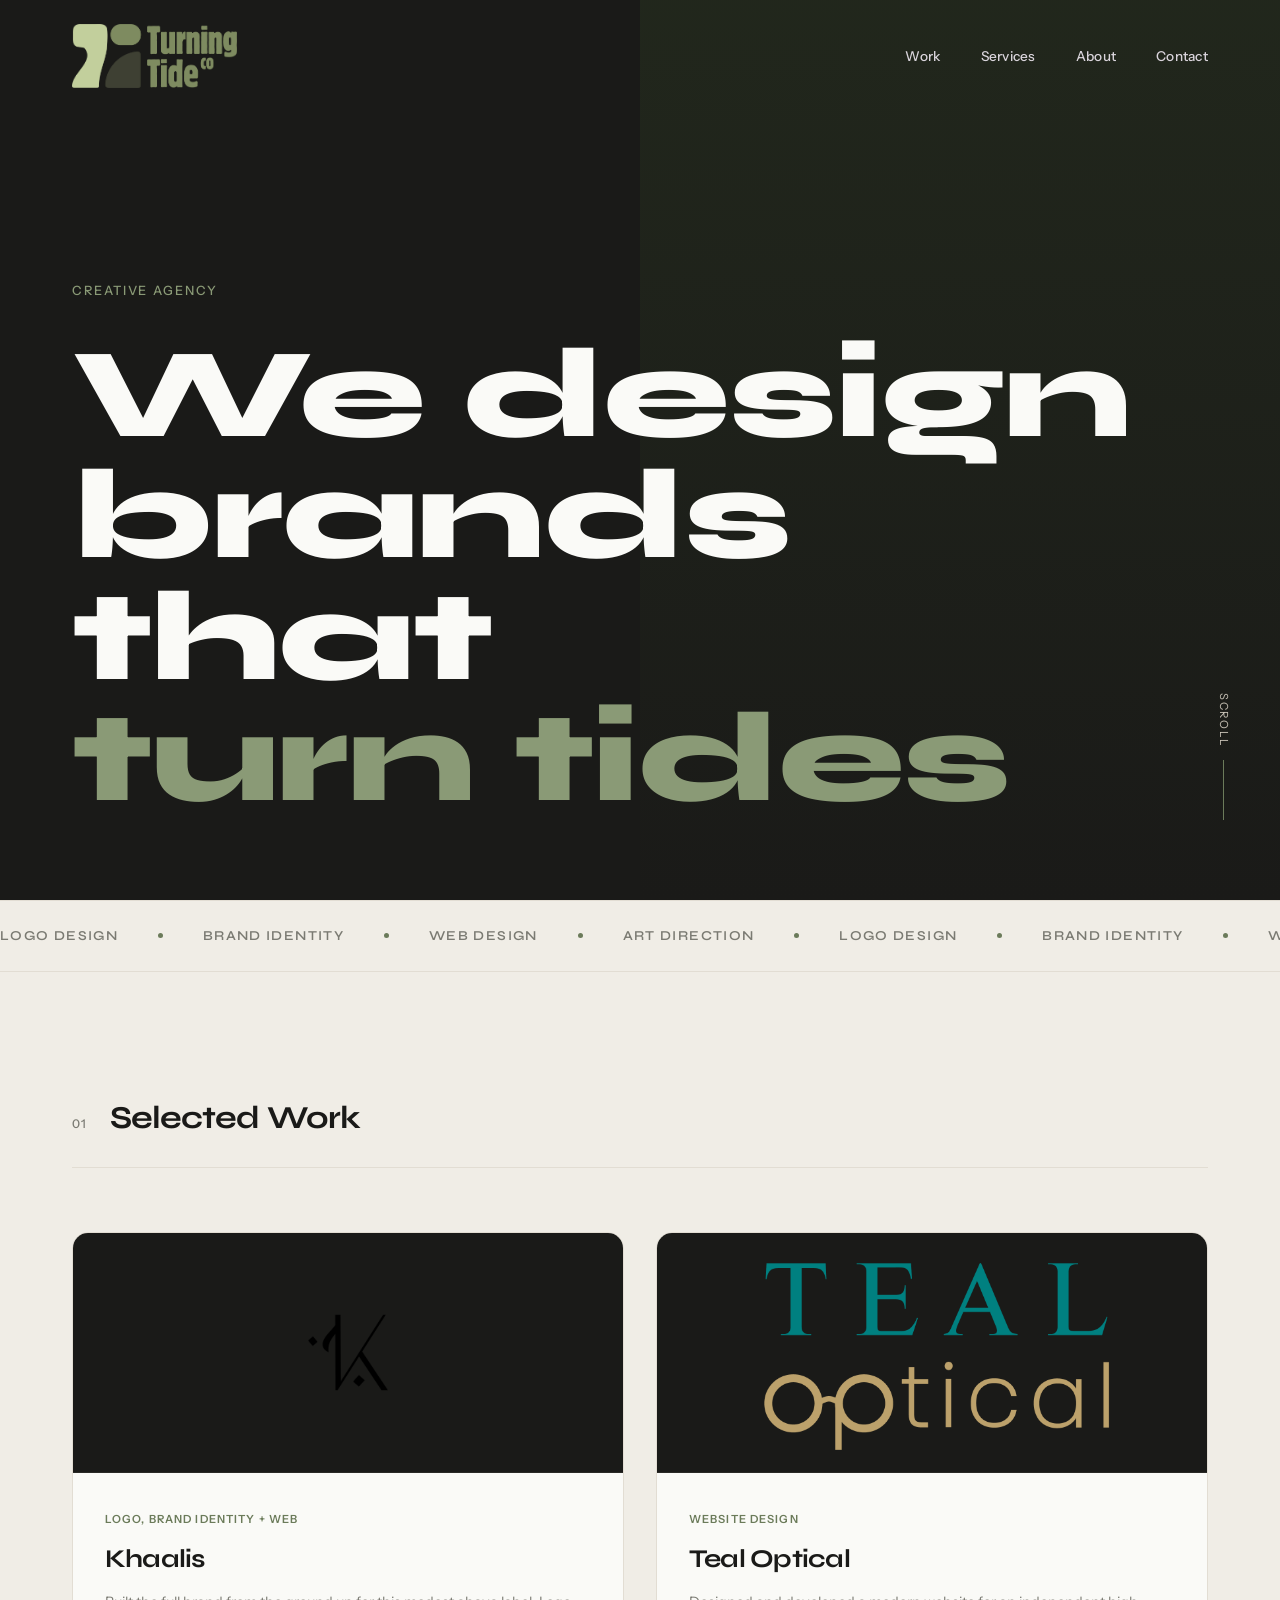
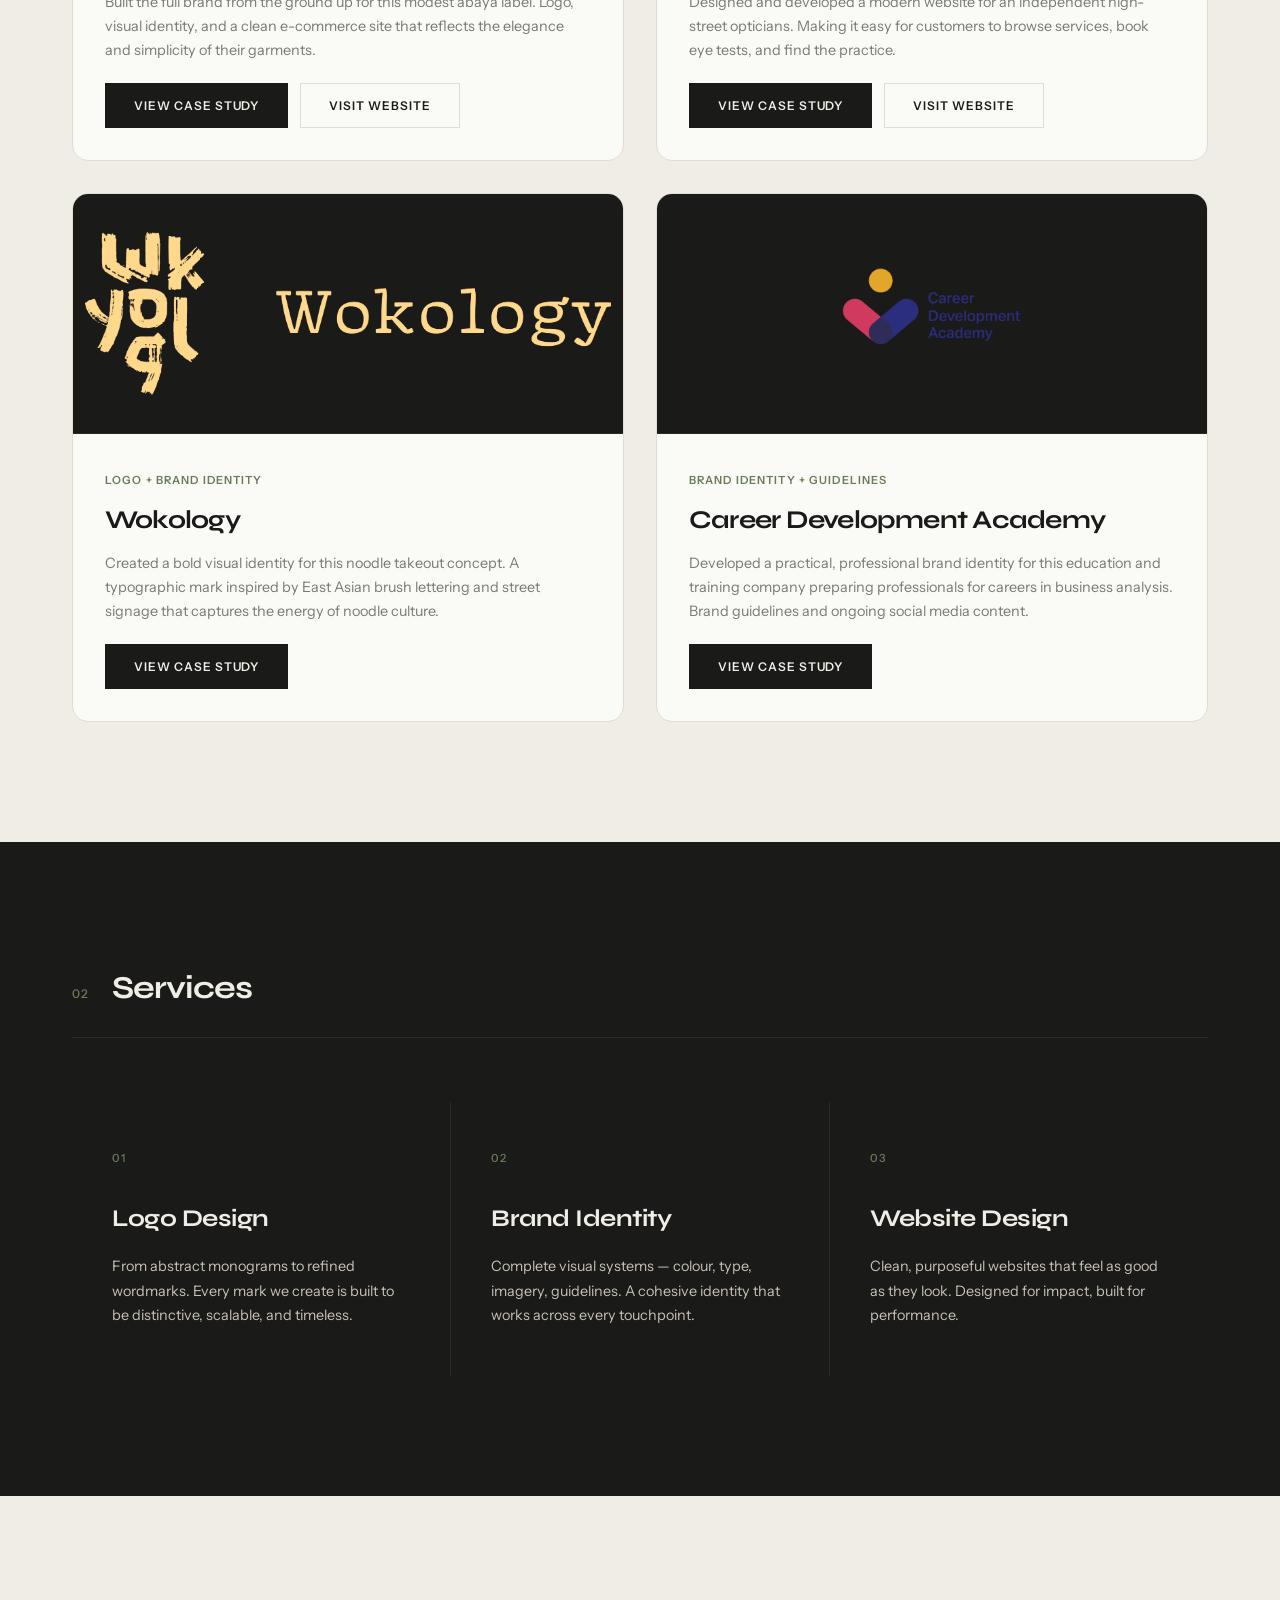
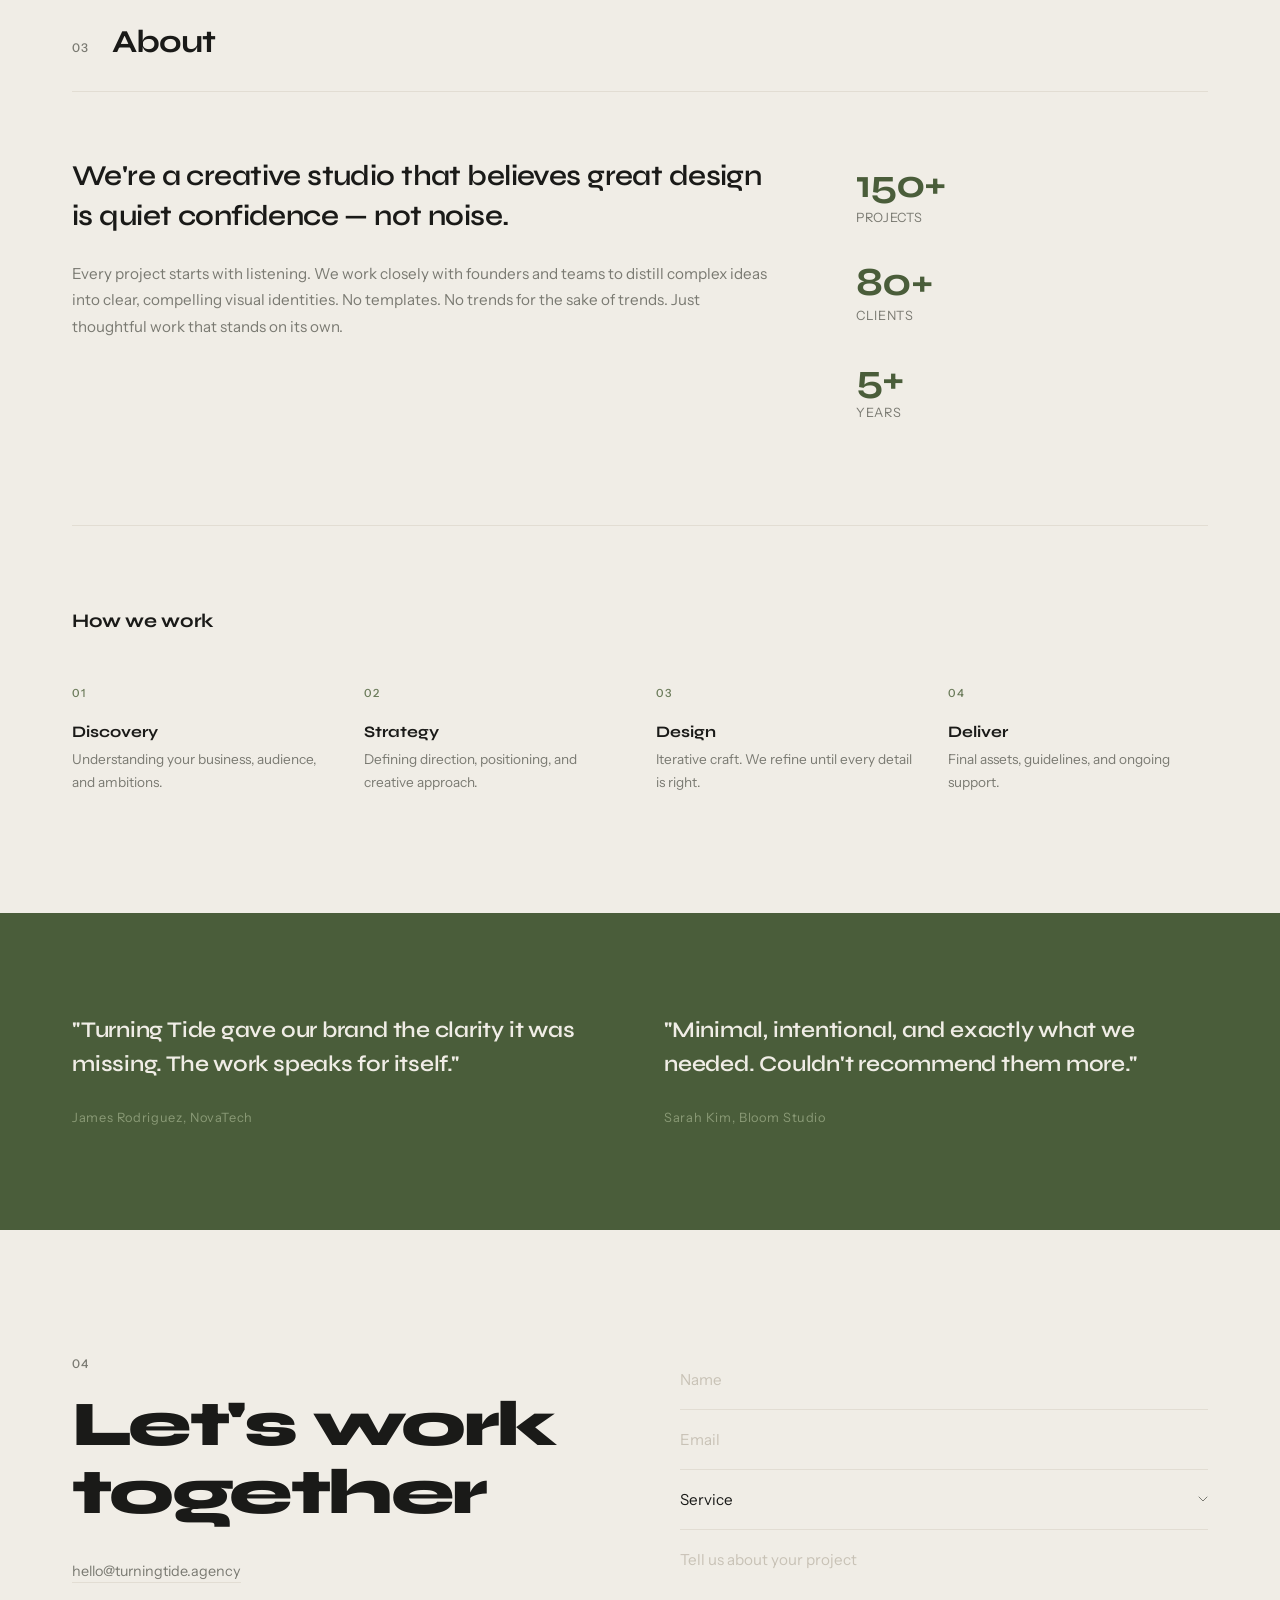
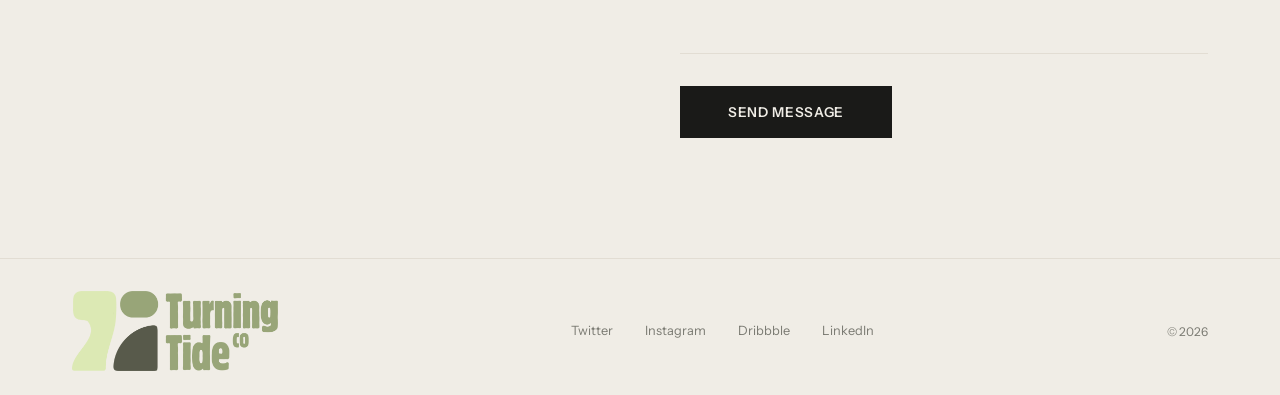
==== commit b3c6cfb4: "All work card logos on dark charcoal background Consistent dark background across all four cards on " ====
--- a/index.html
+++ b/index.html
@@ -109,7 +109,7 @@
           </div>
         </div>
         <div class="work-card">
-          <div class="work-card__logo work-card__logo--dark">
+          <div class="work-card__logo">
             <img src="wokology-logo.png" alt="Wokology logo">
           </div>
           <div class="work-card__body">
--- a/styles.css
+++ b/styles.css
@@ -367,8 +367,8 @@
   justify-content: center;
   height: 240px;
   padding: 12px;
-  background: var(--cream);
-  border-bottom: 1px solid var(--cream-dark);
+  background: var(--charcoal);
+  border-bottom: 1px solid var(--charcoal-light);
 }
 
 .work-card__logo img {
@@ -379,10 +379,6 @@
   object-fit: contain;
 }
 
-.work-card__logo--dark {
-  background: var(--charcoal);
-}
-
 .work-card__logo--placeholder {
   background: var(--charcoal);
 }
@@ -393,11 +389,6 @@
   font-weight: 800;
   color: var(--khaki-light);
   letter-spacing: -0.04em;
-}
-
-.case-showcase__logo--dark {
-  background: var(--charcoal);
-  border-color: var(--charcoal);
 }
 
 .case-showcase__logo--placeholder {
@@ -1025,8 +1016,8 @@
   display: flex;
   align-items: center;
   justify-content: center;
-  background: var(--white);
-  border: 1px solid var(--cream-dark);
+  background: var(--charcoal);
+  border: none;
   border-radius: 16px;
   padding: 40px;
   min-height: 360px;
@@ -1550,8 +1541,8 @@
     width: 52px;
     height: 52px;
     border-radius: 10px;
-    background: var(--cream);
-    border: 1px solid var(--cream-dark);
+    background: var(--charcoal);
+    border: 1px solid var(--charcoal-light);
     padding: 4px;
   }
 
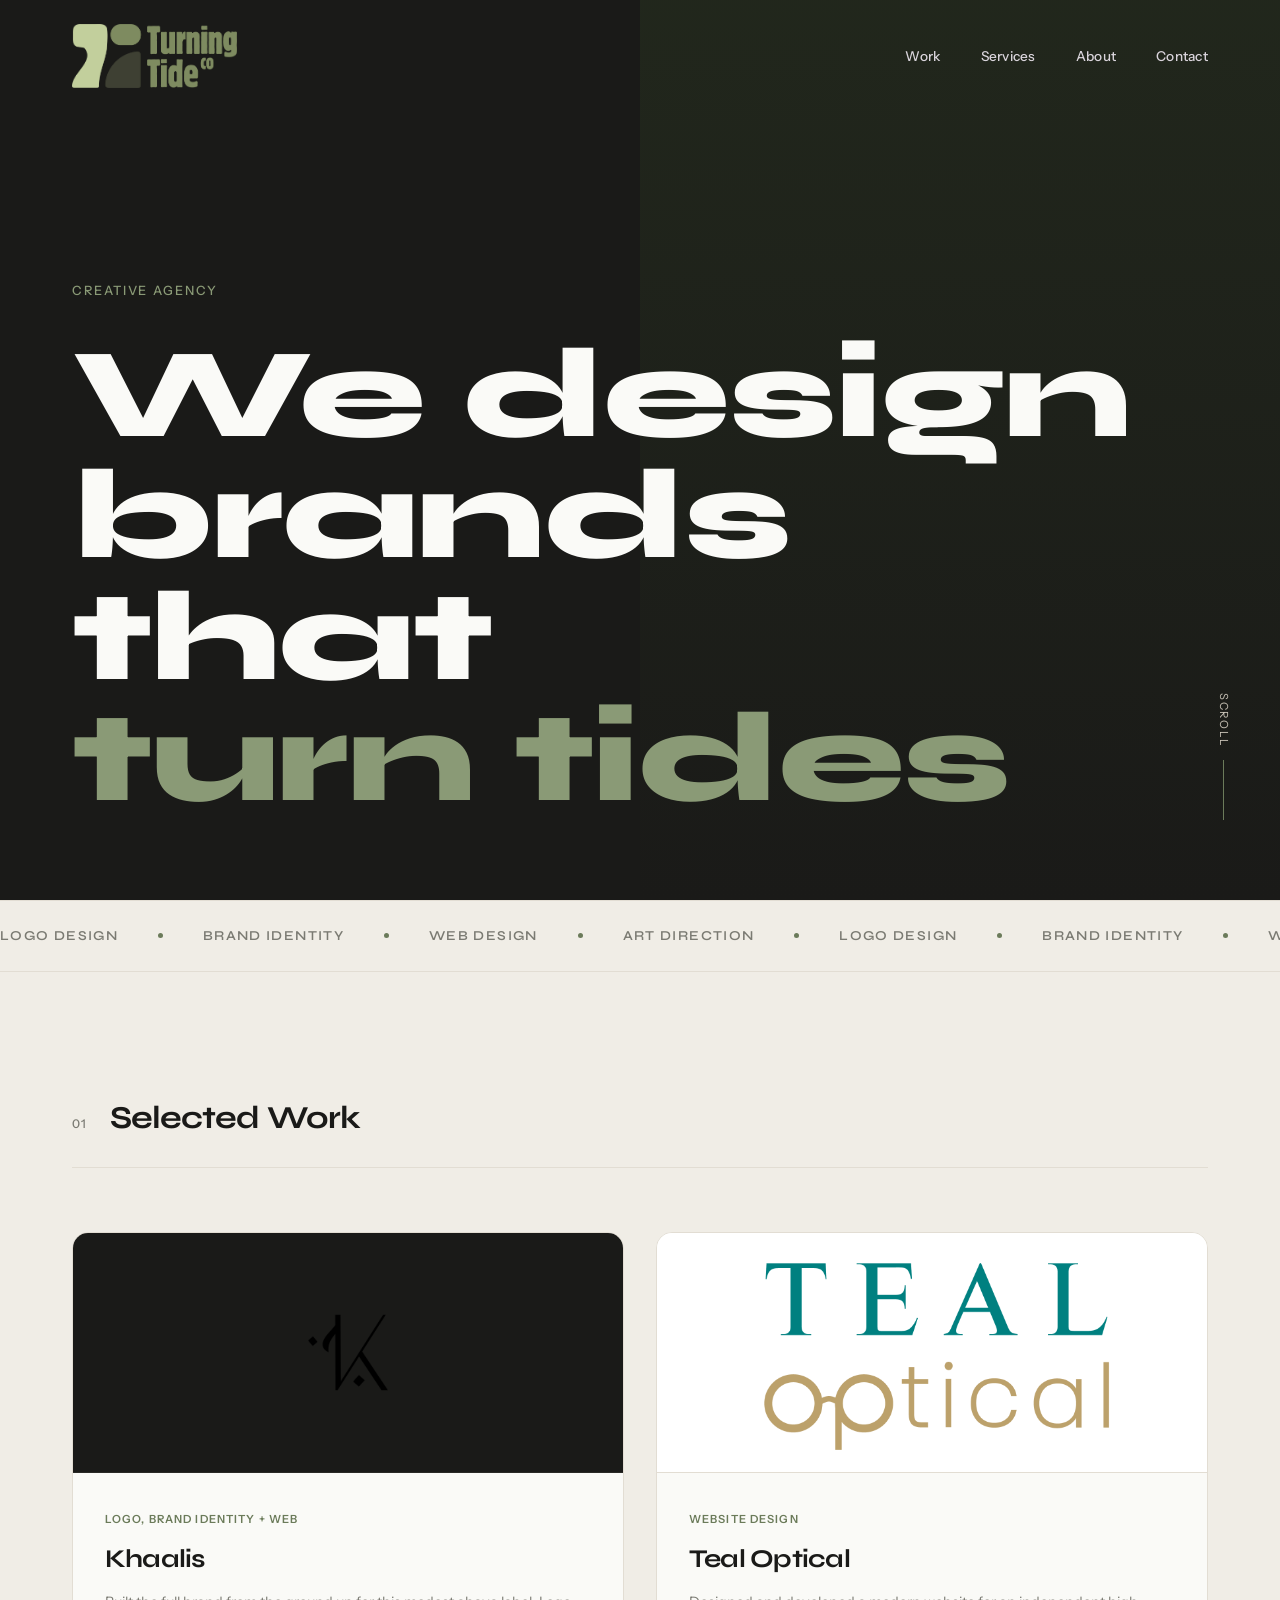
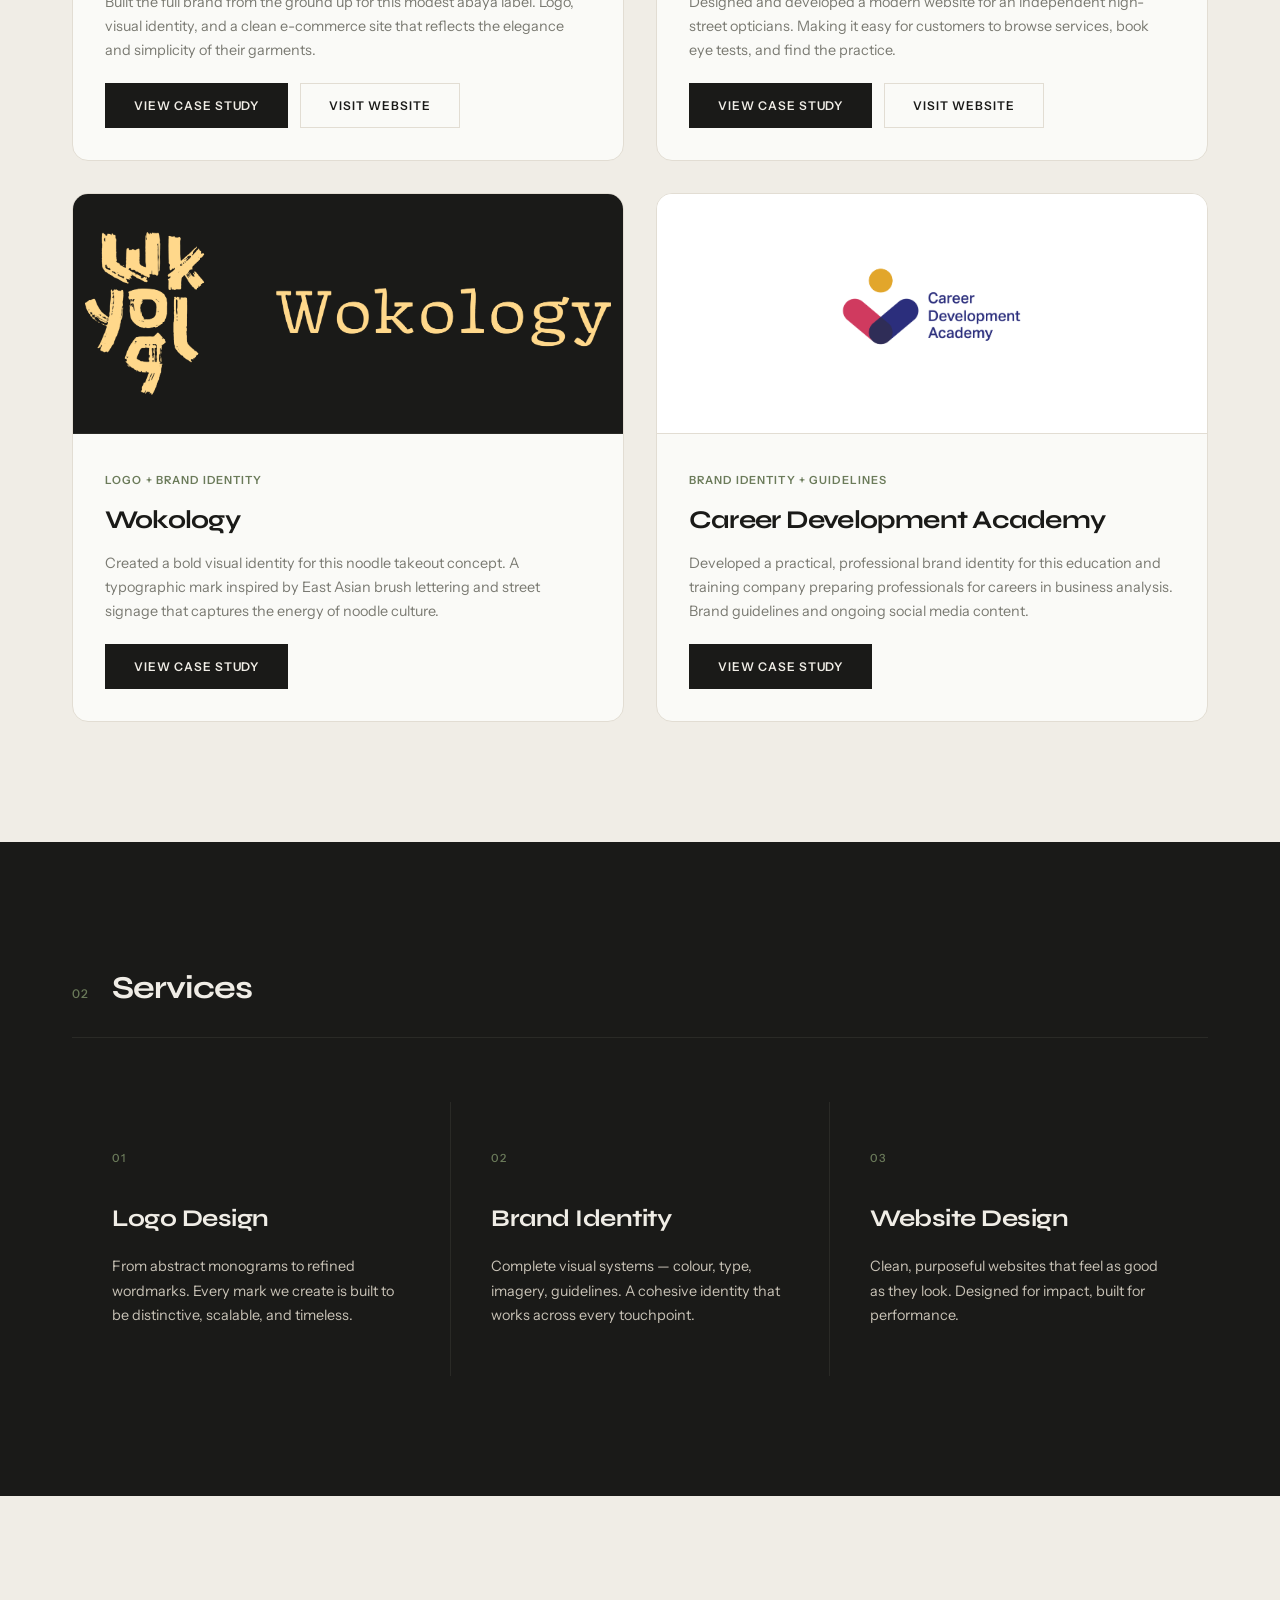
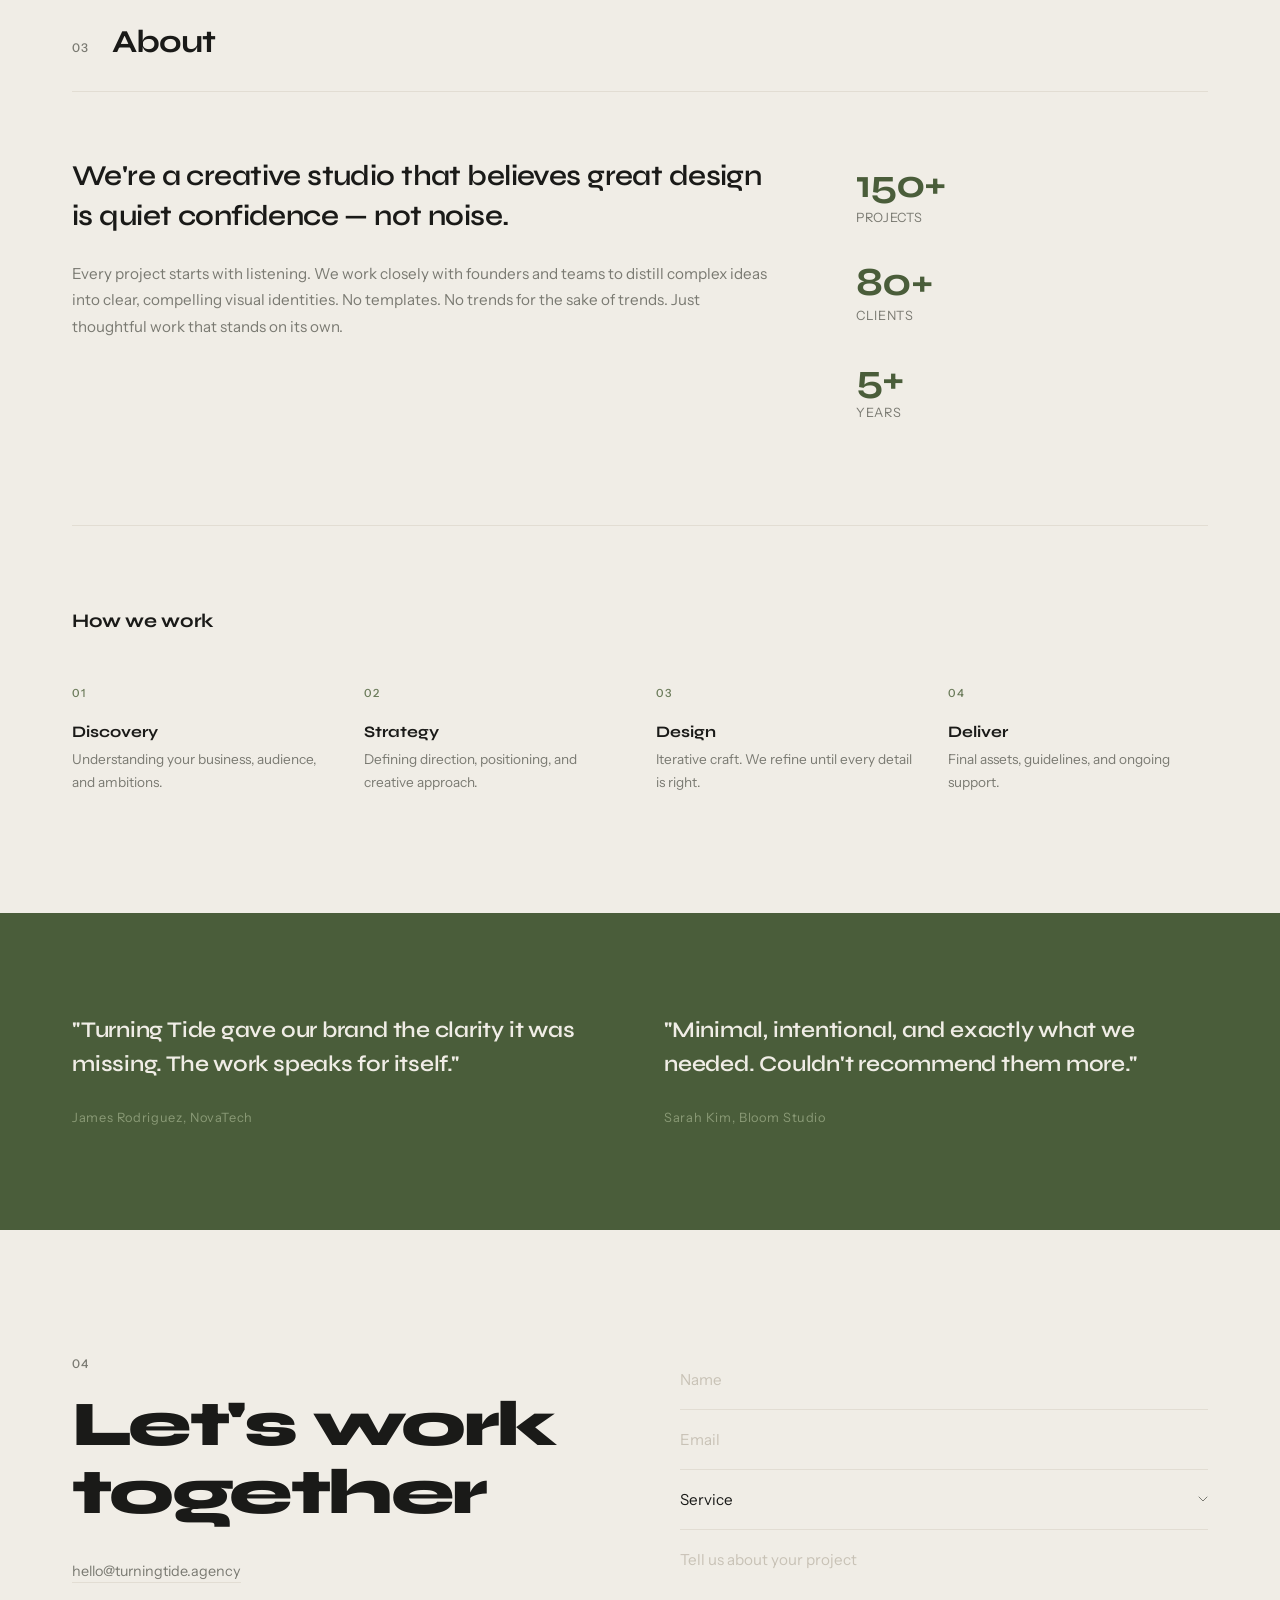
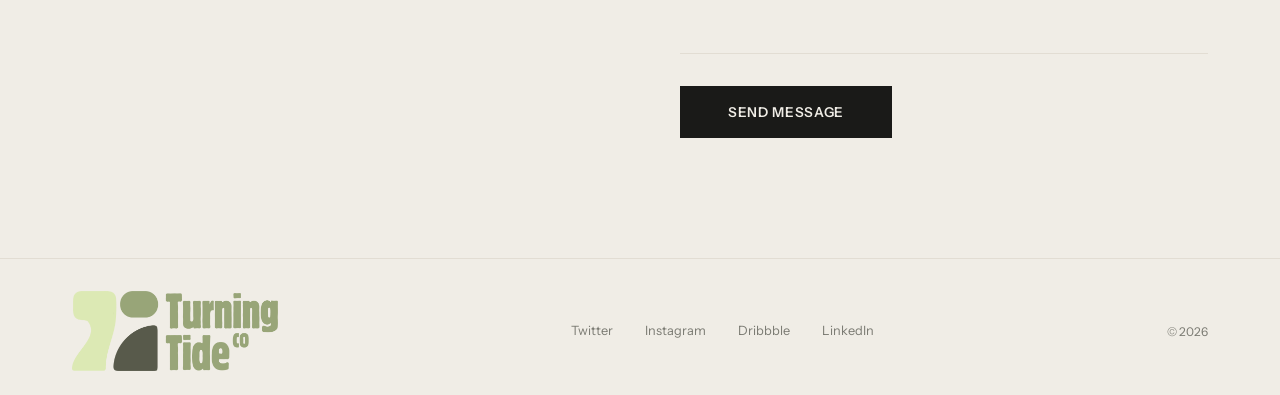
==== commit 547accbd: "Teal Optical and CDA cards white on homepage too Khaalis and Wokology stay dark, Teal Optical and CD" ====
--- a/index.html
+++ b/index.html
@@ -95,7 +95,7 @@
           </div>
         </div>
         <div class="work-card">
-          <div class="work-card__logo">
+          <div class="work-card__logo work-card__logo--white">
             <img src="Teal Optical-01.png" alt="Teal Optical logo">
           </div>
           <div class="work-card__body">
@@ -122,7 +122,7 @@
           </div>
         </div>
         <div class="work-card">
-          <div class="work-card__logo">
+          <div class="work-card__logo work-card__logo--white">
             <img src="cda-logo.png" alt="CDA logo">
           </div>
           <div class="work-card__body">
--- a/styles.css
+++ b/styles.css
@@ -377,6 +377,11 @@
   width: auto;
   height: 100%;
   object-fit: contain;
+}
+
+.work-card__logo--white {
+  background: #fff;
+  border-bottom-color: var(--cream-dark);
 }
 
 .work-card__logo--placeholder {
@@ -1016,11 +1021,16 @@
   display: flex;
   align-items: center;
   justify-content: center;
-  background: var(--charcoal);
-  border: none;
+  background: #fff;
+  border: 1px solid var(--cream-dark);
   border-radius: 16px;
   padding: 40px;
   min-height: 360px;
+}
+
+.case-showcase__logo--dark {
+  background: var(--charcoal);
+  border: none;
 }
 
 .case-showcase__logo img {
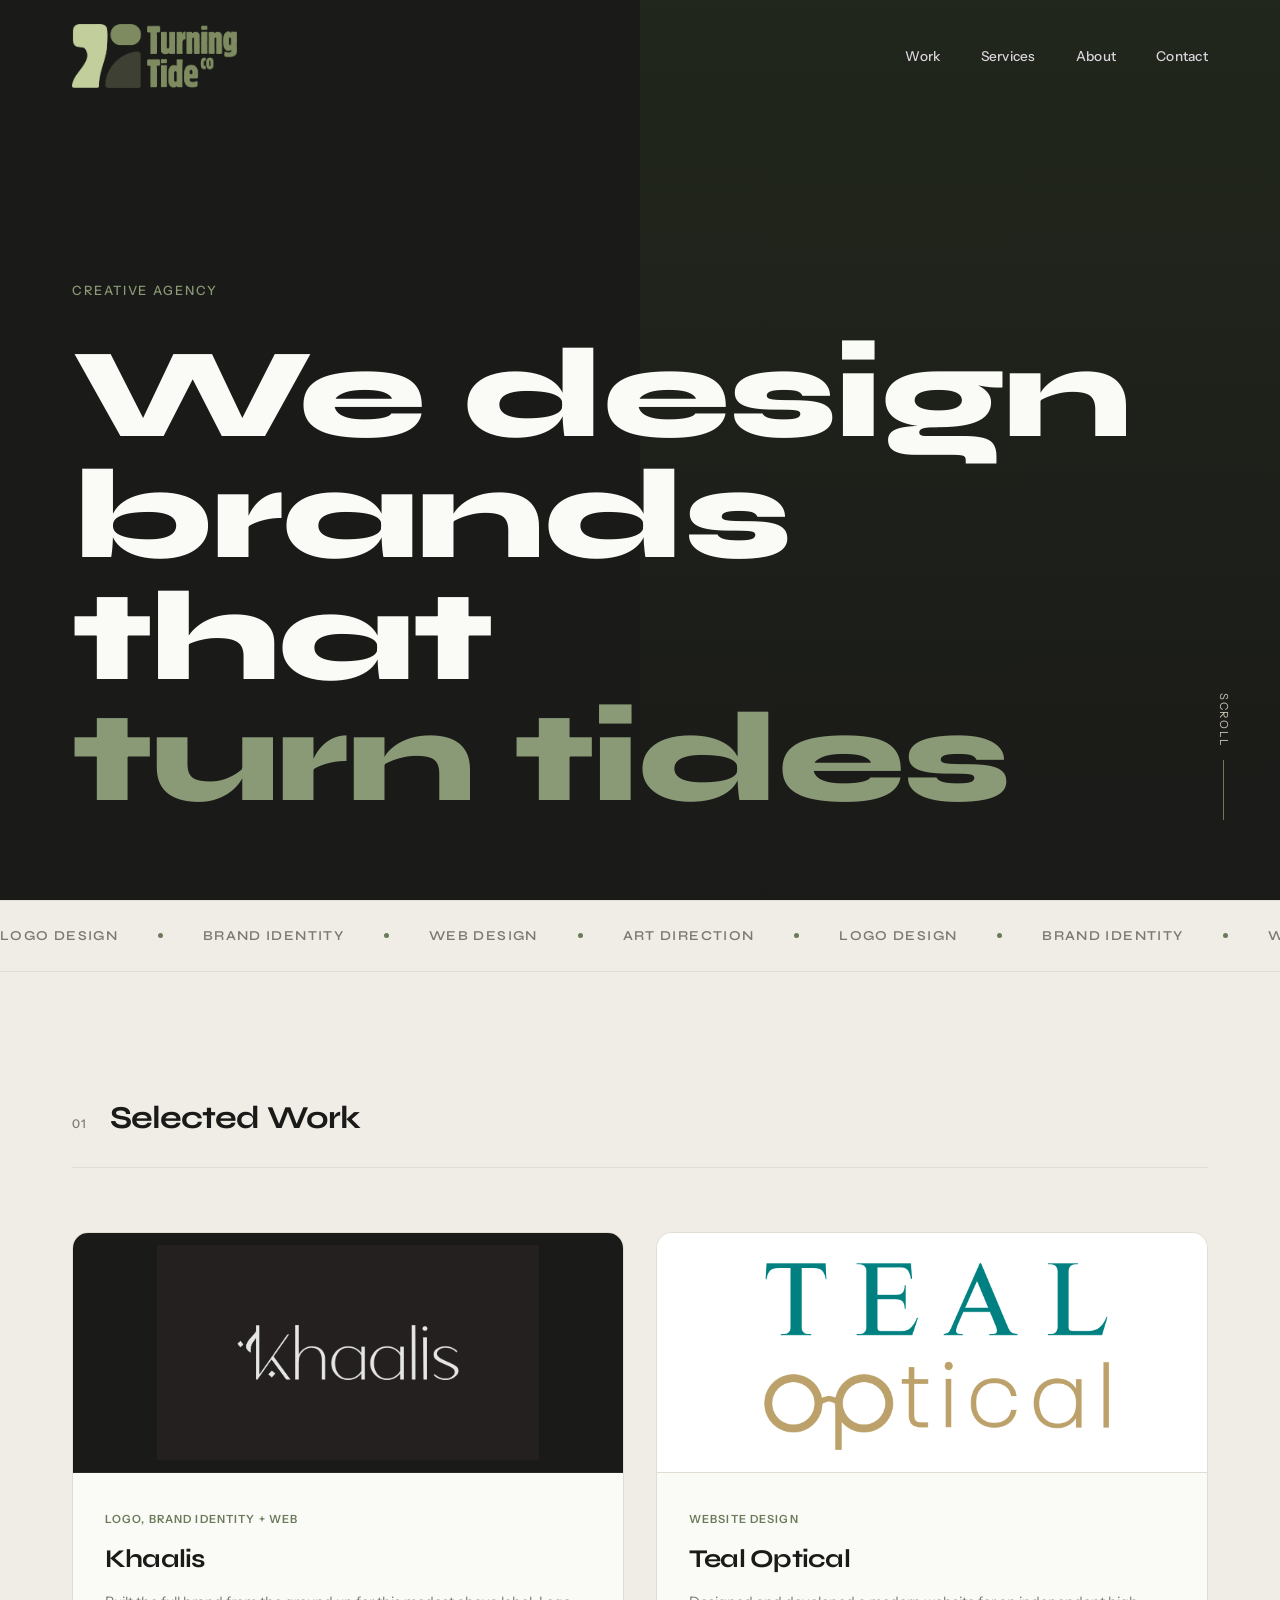
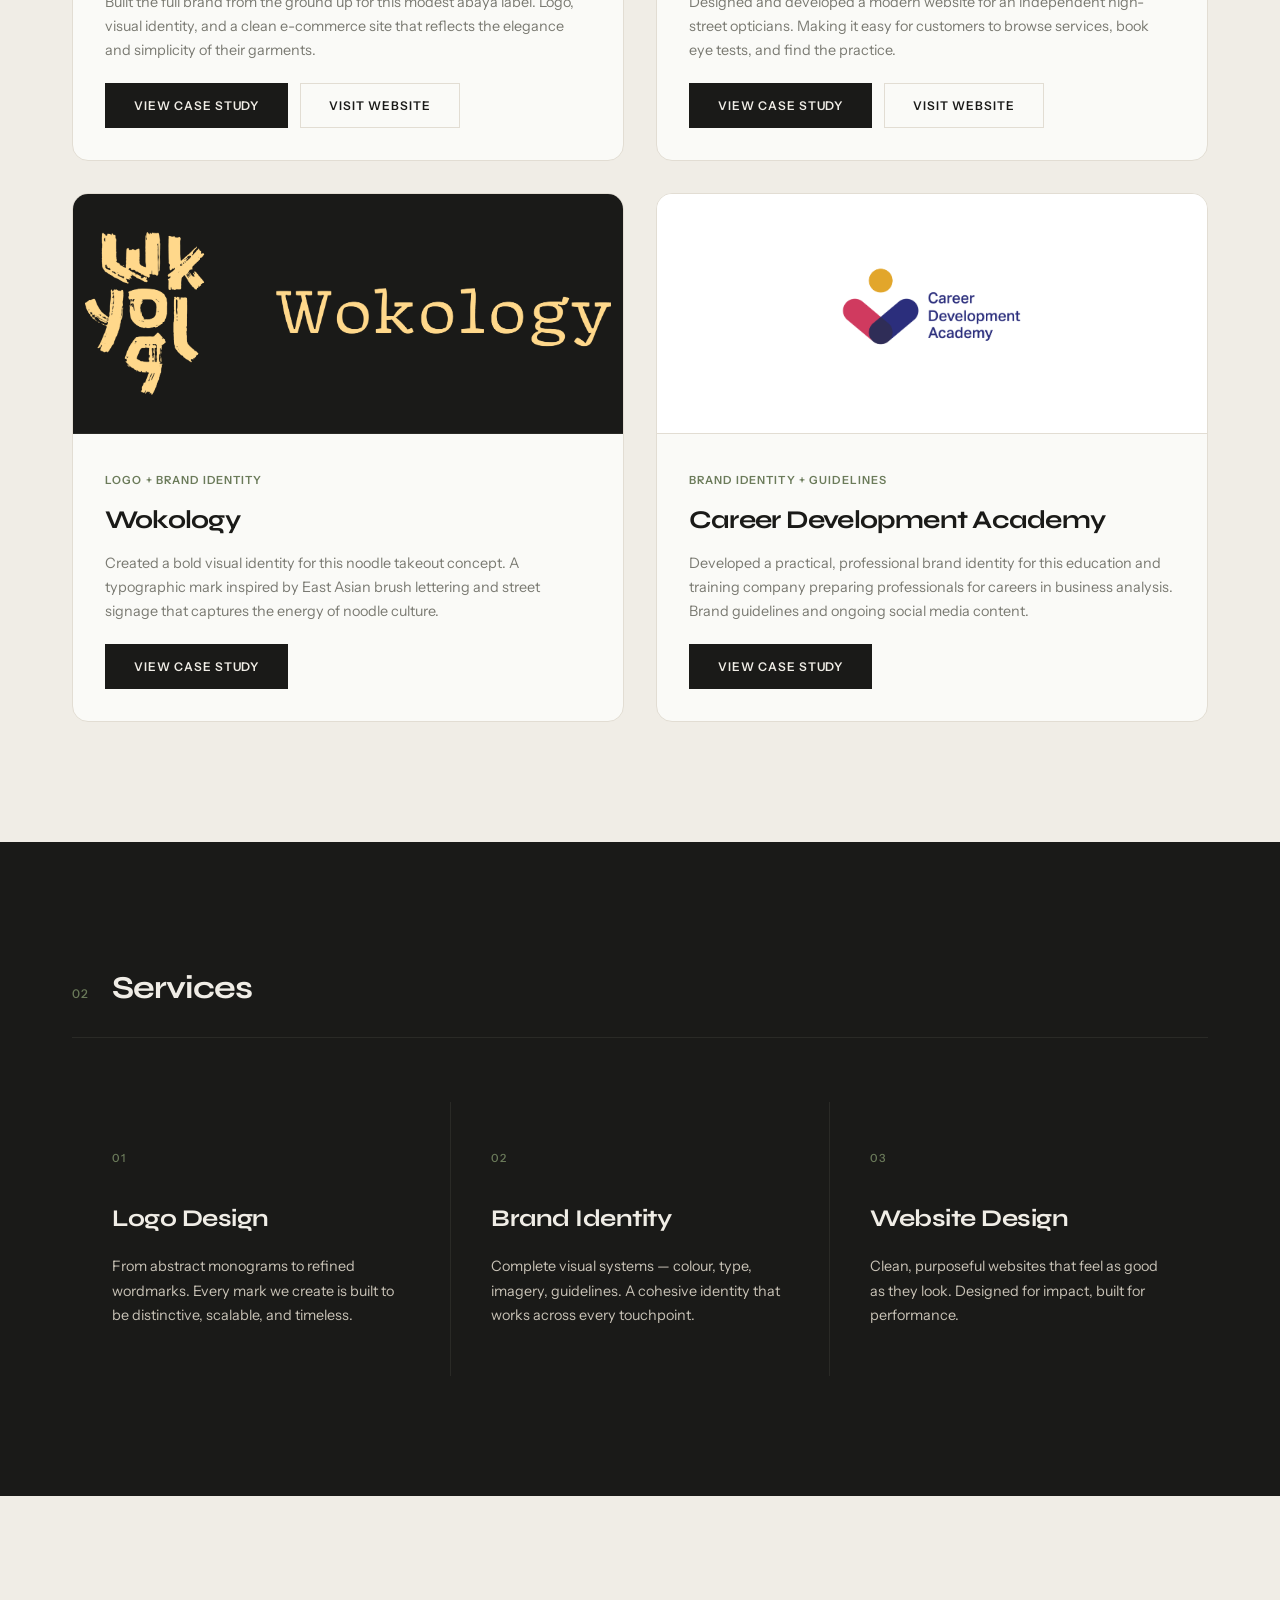
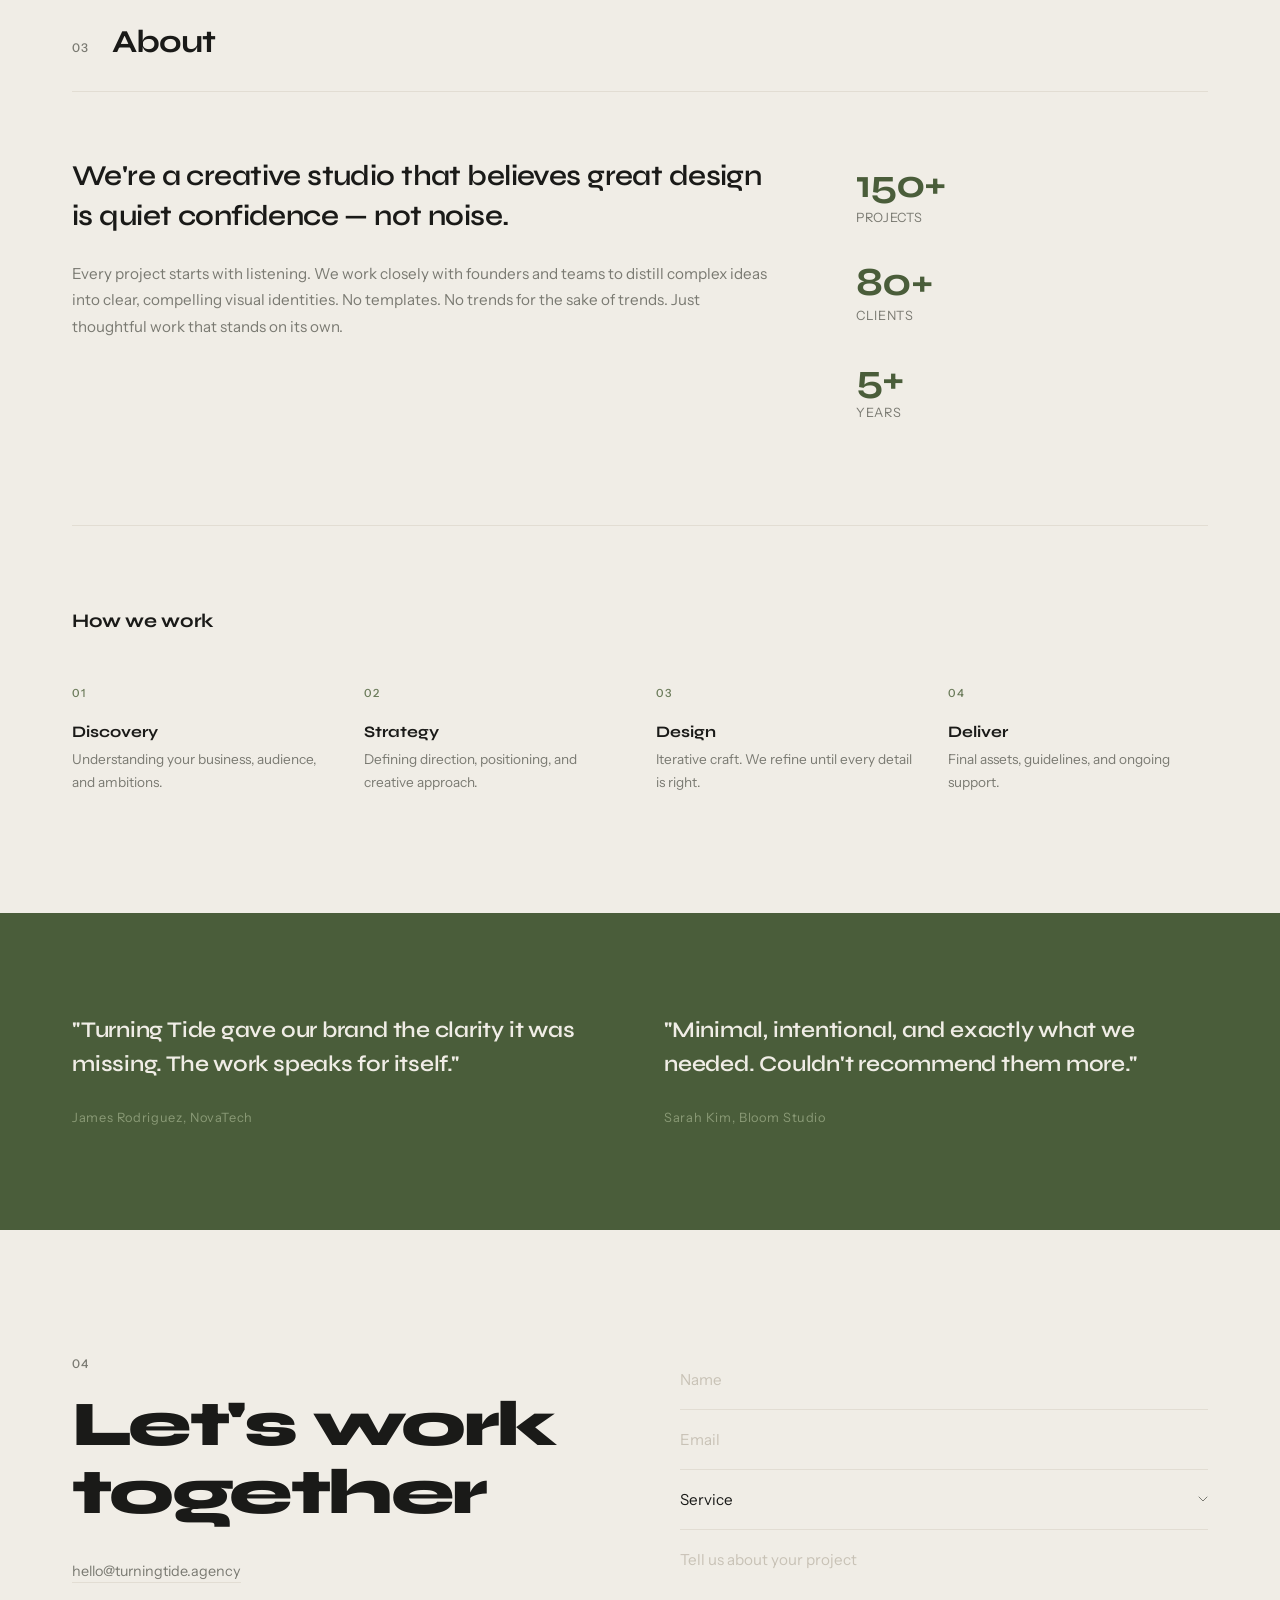
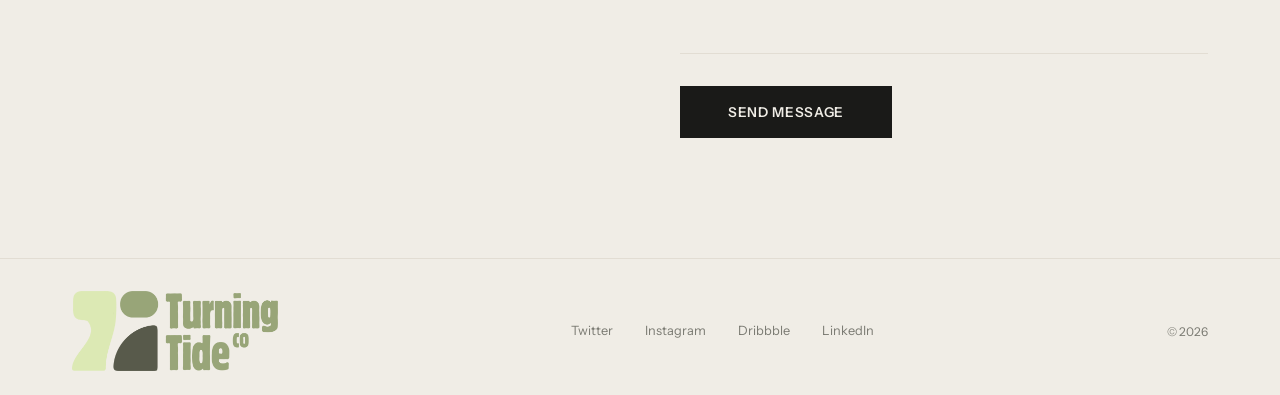
==== commit a2a7ec88: "Update Khaalis logo to new version https://claude.ai/code/session_01K2GkfzsZqwyNvb2Ccda991" ====
--- a/index.html
+++ b/index.html
@@ -82,7 +82,7 @@
       <div class="work__grid">
         <div class="work-card">
           <div class="work-card__logo">
-            <img src="khaalis logo 1.png" alt="Khaalis logo">
+            <img src="khaalis-logo.png" alt="Khaalis logo">
           </div>
           <div class="work-card__body">
             <span class="work-card__category">Logo, Brand Identity + Web</span>
